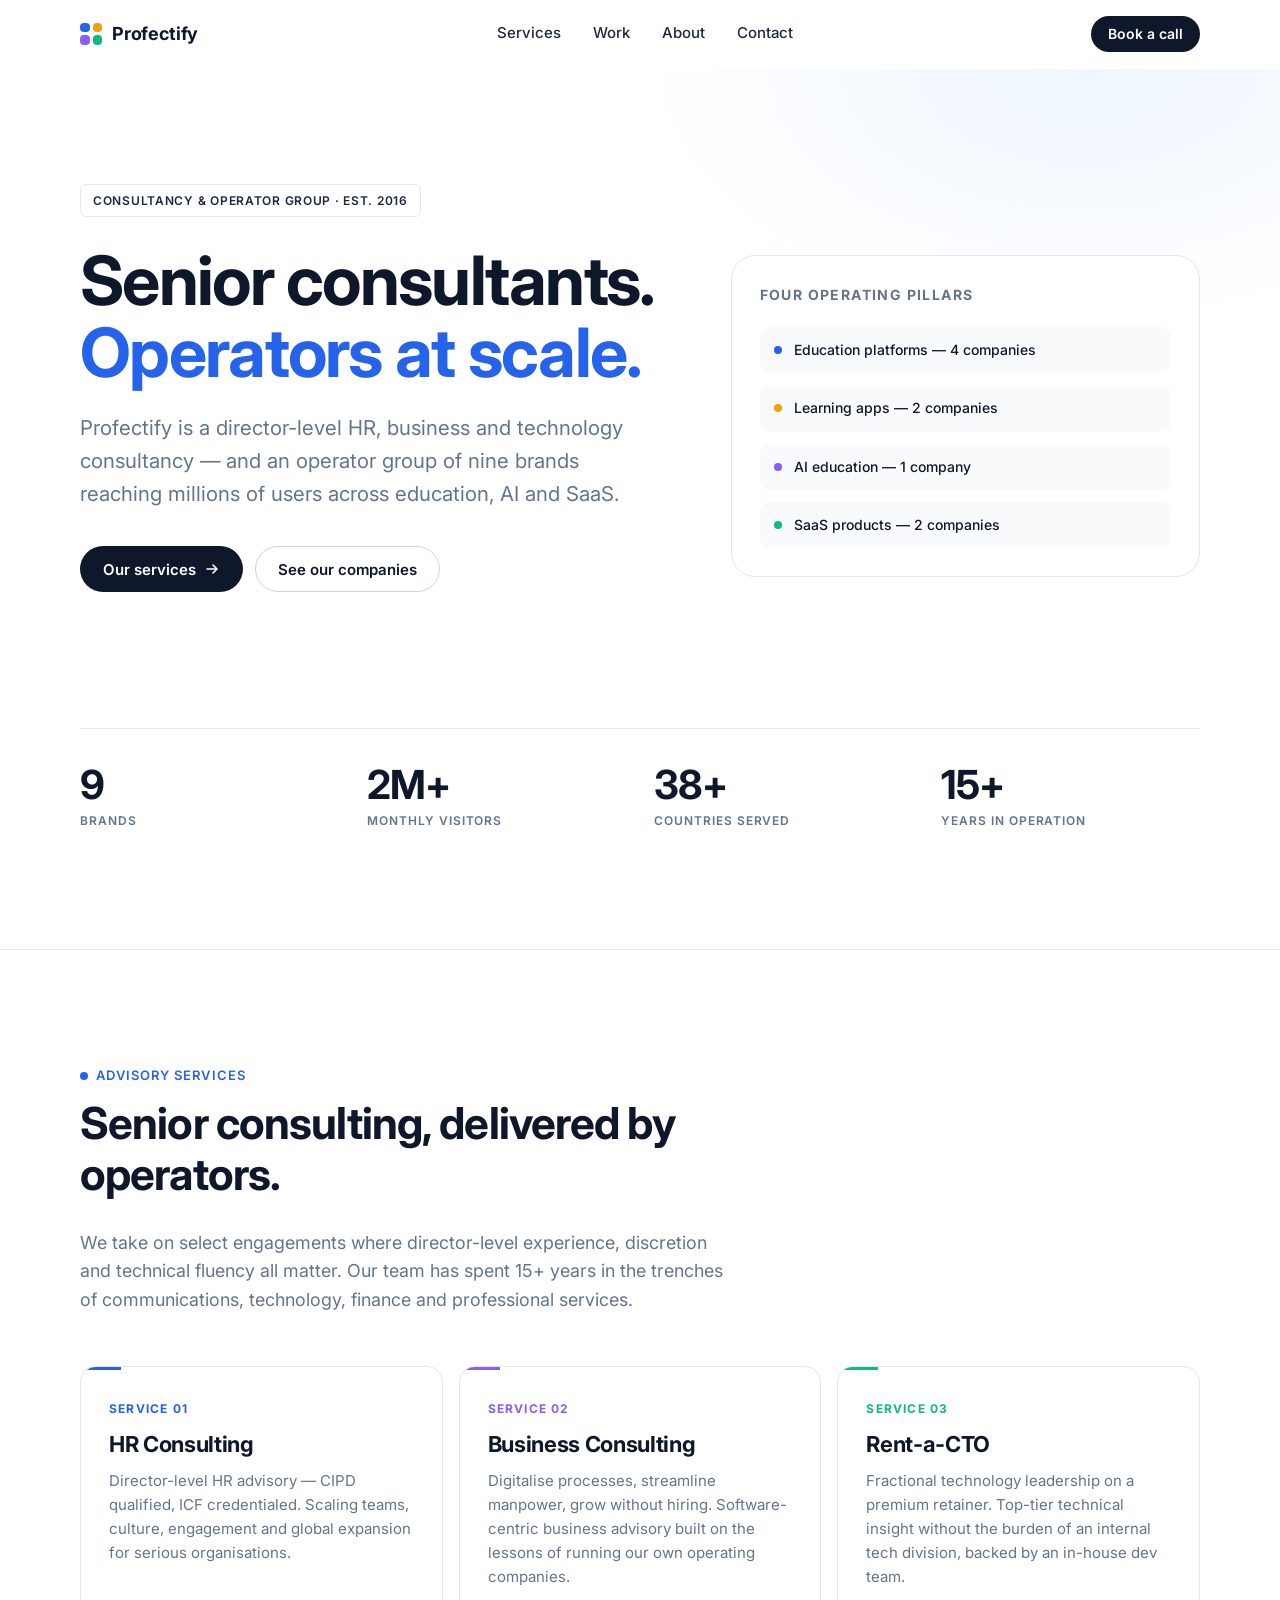
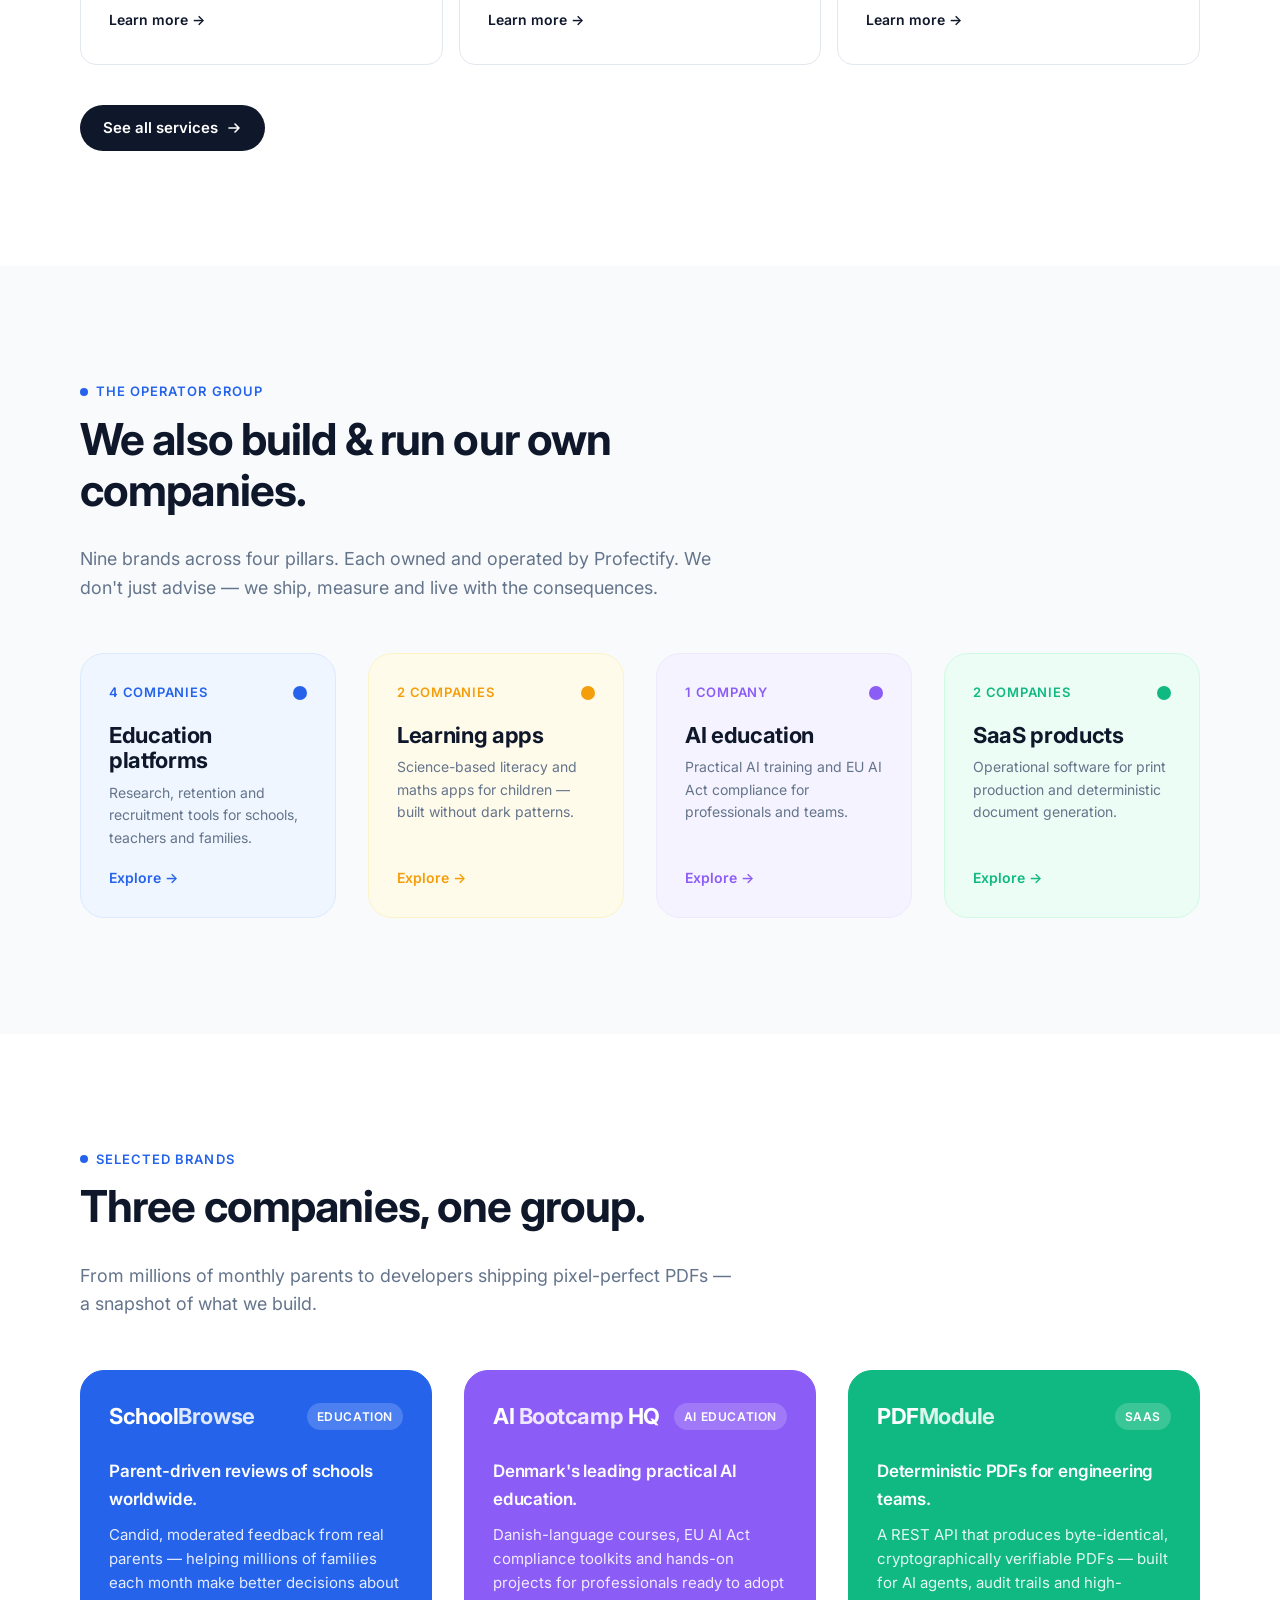
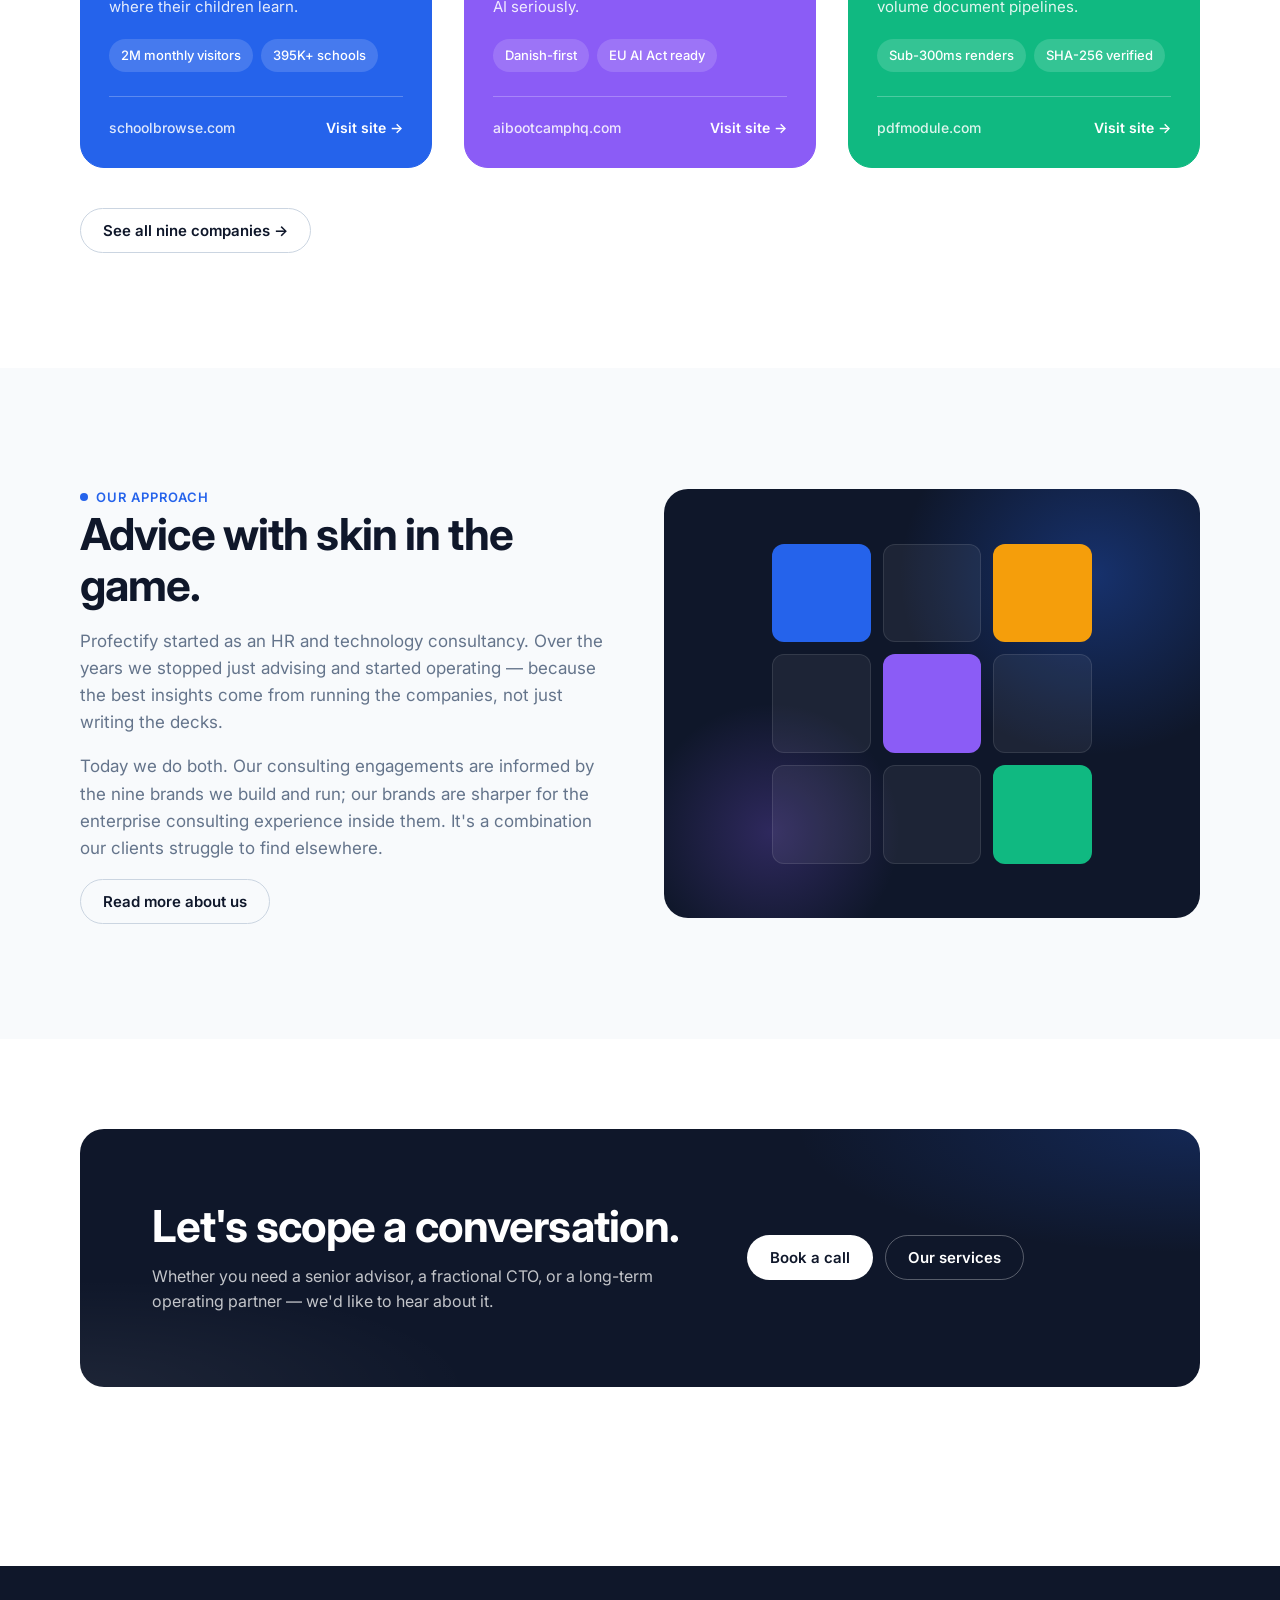
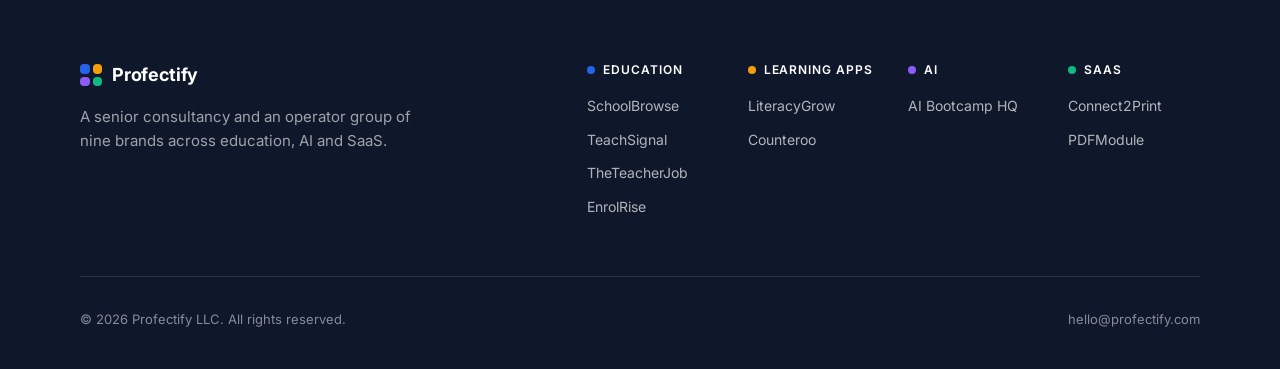
==== index.html @ 2ffab047 "Build new group website and prepare for GitHub Pages deploy Nine-brand multi-company site: home, ser" ====
<!doctype html>
<html lang="en">
<head>
<meta charset="utf-8">
<meta name="viewport" content="width=device-width, initial-scale=1">
<title>Profectify — Senior consultants. Operator group. Nine brands.</title>
<meta name="description" content="Profectify is a senior HR, business and technology consultancy and an operator group of nine brands across education, AI and SaaS.">
<link rel="canonical" href="https://profectify.com/">
<meta property="og:type" content="website">
<meta property="og:title" content="Profectify — Senior consultants. Operator group.">
<meta property="og:description" content="A senior consultancy and an operator group of nine brands across education, AI and SaaS.">
<meta property="og:url" content="https://profectify.com/">
<meta name="twitter:card" content="summary_large_image">
<link rel="preconnect" href="https://fonts.googleapis.com">
<link rel="preconnect" href="https://fonts.gstatic.com" crossorigin>
<link href="https://fonts.googleapis.com/css2?family=Inter:wght@400;500;600;700;800&display=swap" rel="stylesheet">
<link rel="stylesheet" href="assets/css/style.css">
<link rel="icon" href="data:image/svg+xml,%3Csvg xmlns='http://www.w3.org/2000/svg' viewBox='0 0 32 32'%3E%3Crect x='2' y='2' width='13' height='13' rx='3' fill='%232563eb'/%3E%3Crect x='17' y='2' width='13' height='13' rx='3' fill='%23f59e0b'/%3E%3Crect x='2' y='17' width='13' height='13' rx='3' fill='%238b5cf6'/%3E%3Crect x='17' y='17' width='13' height='13' rx='3' fill='%2310b981'/%3E%3C/svg%3E">
</head>
<body>

<header class="nav">
  <div class="container nav__inner">
    <a class="brand" href="index.html" aria-label="Profectify home">
      <span class="brand__mark" aria-hidden="true"><span></span><span></span><span></span><span></span></span>
      <span>Profectify</span>
    </a>
    <nav class="nav__links" aria-label="Primary">
      <a href="services.html">Services</a>
      <a href="work.html">Work</a>
      <a href="about.html">About</a>
      <a href="contact.html">Contact</a>
    </nav>
    <a class="btn btn--primary btn--sm nav__cta" href="contact.html">Book a call</a>
    <button class="nav__toggle" aria-label="Toggle menu" aria-expanded="false"><span></span></button>
  </div>
  <div class="container nav__mobile">
    <a href="services.html">Services</a>
    <a href="work.html">Work</a>
    <a href="about.html">About</a>
    <a href="contact.html">Contact</a>
  </div>
</header>

<main>

<!-- Hero -->
<section class="hero">
  <div class="hero__bg" aria-hidden="true"></div>
  <div class="container">
    <div class="split-hero">
      <div>
        <span class="hero__kicker">Consultancy &amp; operator group · Est. 2016</span>
        <h1 class="hero__title">Senior consultants. <em>Operators at scale.</em></h1>
        <p class="hero__lede">Profectify is a director-level HR, business and technology consultancy — and an operator group of nine brands reaching millions of users across education, AI and SaaS.</p>
        <div class="hero__ctas">
          <a class="btn btn--primary" href="services.html">
            Our services
            <svg class="btn__arrow" viewBox="0 0 16 16" fill="none" aria-hidden="true"><path d="M3 8h10m0 0l-4-4m4 4l-4 4" stroke="currentColor" stroke-width="1.6" stroke-linecap="round" stroke-linejoin="round"/></svg>
          </a>
          <a class="btn btn--ghost" href="work.html">See our companies</a>
        </div>
      </div>
      <aside class="split-hero__side reveal">
        <p class="split-hero__side-title">Four operating pillars</p>
        <ul class="split-hero__side-list">
          <li><span class="dot" aria-hidden="true"></span>Education platforms — 4 companies</li>
          <li><span class="dot" aria-hidden="true"></span>Learning apps — 2 companies</li>
          <li><span class="dot" aria-hidden="true"></span>AI education — 1 company</li>
          <li><span class="dot" aria-hidden="true"></span>SaaS products — 2 companies</li>
        </ul>
      </aside>
    </div>
    <dl class="stats reveal" style="margin-top: clamp(48px, 7vw, 80px);">
      <div class="stat"><dt class="stat__label">Brands</dt><dd class="stat__value">9</dd></div>
      <div class="stat"><dt class="stat__label">Monthly visitors</dt><dd class="stat__value">2M+</dd></div>
      <div class="stat"><dt class="stat__label">Countries served</dt><dd class="stat__value">38+</dd></div>
      <div class="stat"><dt class="stat__label">Years in operation</dt><dd class="stat__value">15+</dd></div>
    </dl>
  </div>
</section>

<!-- Services (elevated, right after hero) -->
<section class="section">
  <div class="container">
    <header class="pillars__header reveal">
      <span class="eyebrow">Advisory services</span>
      <h2 class="section-title">Senior consulting, delivered by operators.</h2>
      <p class="section-lede">We take on select engagements where director-level experience, discretion and technical fluency all matter. Our team has spent 15+ years in the trenches of communications, technology, finance and professional services.</p>
    </header>
    <div class="home-services reveal">
      <a class="home-service home-service--hr" href="services.html#hr">
        <div class="home-service__label">Service 01</div>
        <h3 class="home-service__title">HR Consulting</h3>
        <p class="home-service__desc">Director-level HR advisory — CIPD qualified, ICF credentialed. Scaling teams, culture, engagement and global expansion for serious organisations.</p>
        <span class="home-service__more">Learn more →</span>
      </a>
      <a class="home-service home-service--biz" href="services.html#business">
        <div class="home-service__label">Service 02</div>
        <h3 class="home-service__title">Business Consulting</h3>
        <p class="home-service__desc">Digitalise processes, streamline manpower, grow without hiring. Software-centric business advisory built on the lessons of running our own operating companies.</p>
        <span class="home-service__more">Learn more →</span>
      </a>
      <a class="home-service home-service--cto" href="services.html#cto">
        <div class="home-service__label">Service 03</div>
        <h3 class="home-service__title">Rent-a-CTO</h3>
        <p class="home-service__desc">Fractional technology leadership on a premium retainer. Top-tier technical insight without the burden of an internal tech division, backed by an in-house dev team.</p>
        <span class="home-service__more">Learn more →</span>
      </a>
    </div>
    <div style="margin-top: 40px;">
      <a class="btn btn--primary" href="services.html">
        See all services
        <svg class="btn__arrow" viewBox="0 0 16 16" fill="none" aria-hidden="true"><path d="M3 8h10m0 0l-4-4m4 4l-4 4" stroke="currentColor" stroke-width="1.6" stroke-linecap="round" stroke-linejoin="round"/></svg>
      </a>
    </div>
  </div>
</section>

<!-- Operator group -->
<section class="section section--muted">
  <div class="container">
    <header class="pillars__header reveal">
      <span class="eyebrow">The operator group</span>
      <h2 class="section-title">We also build &amp; run our own companies.</h2>
      <p class="section-lede">Nine brands across four pillars. Each owned and operated by Profectify. We don't just advise — we ship, measure and live with the consequences.</p>
    </header>
    <div class="grid grid-4">
      <a class="pillar-card pillar-card--edu reveal" href="work.html#education">
        <div class="pillar-card__top">
          <span class="pillar-card__count">4 companies</span>
          <span class="pillar-card__dot" aria-hidden="true"></span>
        </div>
        <h3 class="pillar-card__title">Education platforms</h3>
        <p class="pillar-card__desc">Research, retention and recruitment tools for schools, teachers and families.</p>
        <span class="pillar-card__arrow">Explore →</span>
      </a>
      <a class="pillar-card pillar-card--kids reveal" href="work.html#apps">
        <div class="pillar-card__top">
          <span class="pillar-card__count">2 companies</span>
          <span class="pillar-card__dot" aria-hidden="true"></span>
        </div>
        <h3 class="pillar-card__title">Learning apps</h3>
        <p class="pillar-card__desc">Science-based literacy and maths apps for children — built without dark patterns.</p>
        <span class="pillar-card__arrow">Explore →</span>
      </a>
      <a class="pillar-card pillar-card--ai reveal" href="work.html#ai">
        <div class="pillar-card__top">
          <span class="pillar-card__count">1 company</span>
          <span class="pillar-card__dot" aria-hidden="true"></span>
        </div>
        <h3 class="pillar-card__title">AI education</h3>
        <p class="pillar-card__desc">Practical AI training and EU AI Act compliance for professionals and teams.</p>
        <span class="pillar-card__arrow">Explore →</span>
      </a>
      <a class="pillar-card pillar-card--saas reveal" href="work.html#saas">
        <div class="pillar-card__top">
          <span class="pillar-card__count">2 companies</span>
          <span class="pillar-card__dot" aria-hidden="true"></span>
        </div>
        <h3 class="pillar-card__title">SaaS products</h3>
        <p class="pillar-card__desc">Operational software for print production and deterministic document generation.</p>
        <span class="pillar-card__arrow">Explore →</span>
      </a>
    </div>
  </div>
</section>

<!-- Featured brands -->
<section class="section">
  <div class="container">
    <header class="pillars__header reveal">
      <span class="eyebrow">Selected brands</span>
      <h2 class="section-title">Three companies, one group.</h2>
      <p class="section-lede">From millions of monthly parents to developers shipping pixel-perfect PDFs — a snapshot of what we build.</p>
    </header>
    <div class="grid grid-3">
      <a class="brand-card brand-card--featured brand-card--edu reveal" href="https://schoolbrowse.com/" target="_blank" rel="noopener">
        <div class="brand-card__head">
          <span class="brand-card__wordmark">School<em>Browse</em></span>
          <span class="brand-card__tag">Education</span>
        </div>
        <p class="brand-card__tagline">Parent-driven reviews of schools worldwide.</p>
        <p class="brand-card__desc">Candid, moderated feedback from real parents — helping millions of families each month make better decisions about where their children learn.</p>
        <div class="brand-card__metrics">
          <span class="metric">2M monthly visitors</span>
          <span class="metric">395K+ schools</span>
        </div>
        <div class="brand-card__foot">
          <span class="brand-card__domain">schoolbrowse.com</span>
          <span class="brand-card__link">Visit site →</span>
        </div>
      </a>
      <a class="brand-card brand-card--featured brand-card--ai reveal" href="https://aibootcamphq.com/dk" target="_blank" rel="noopener">
        <div class="brand-card__head">
          <span class="brand-card__wordmark">AI <em>Bootcamp</em> HQ</span>
          <span class="brand-card__tag">AI education</span>
        </div>
        <p class="brand-card__tagline">Denmark's leading practical AI education.</p>
        <p class="brand-card__desc">Danish-language courses, EU AI Act compliance toolkits and hands-on projects for professionals ready to adopt AI seriously.</p>
        <div class="brand-card__metrics">
          <span class="metric">Danish-first</span>
          <span class="metric">EU AI Act ready</span>
        </div>
        <div class="brand-card__foot">
          <span class="brand-card__domain">aibootcamphq.com</span>
          <span class="brand-card__link">Visit site →</span>
        </div>
      </a>
      <a class="brand-card brand-card--featured brand-card--saas reveal" href="https://pdfmodule.com/" target="_blank" rel="noopener">
        <div class="brand-card__head">
          <span class="brand-card__wordmark">PDF<em>Module</em></span>
          <span class="brand-card__tag">SaaS</span>
        </div>
        <p class="brand-card__tagline">Deterministic PDFs for engineering teams.</p>
        <p class="brand-card__desc">A REST API that produces byte-identical, cryptographically verifiable PDFs — built for AI agents, audit trails and high-volume document pipelines.</p>
        <div class="brand-card__metrics">
          <span class="metric">Sub-300ms renders</span>
          <span class="metric">SHA-256 verified</span>
        </div>
        <div class="brand-card__foot">
          <span class="brand-card__domain">pdfmodule.com</span>
          <span class="brand-card__link">Visit site →</span>
        </div>
      </a>
    </div>
    <div style="margin-top: 40px;">
      <a class="btn btn--ghost" href="work.html">See all nine companies →</a>
    </div>
  </div>
</section>

<!-- Story -->
<section class="section section--muted">
  <div class="container">
    <div class="story">
      <div class="story__text reveal">
        <span class="eyebrow">Our approach</span>
        <h2>Advice with skin in the game.</h2>
        <p>Profectify started as an HR and technology consultancy. Over the years we stopped just advising and started operating — because the best insights come from running the companies, not just writing the decks.</p>
        <p>Today we do both. Our consulting engagements are informed by the nine brands we build and run; our brands are sharper for the enterprise consulting experience inside them. It's a combination our clients struggle to find elsewhere.</p>
        <a class="btn btn--ghost" href="about.html">Read more about us</a>
      </div>
      <div class="story__visual reveal" aria-hidden="true">
        <div class="story__visual-grid">
          <span></span><span></span><span></span>
          <span></span><span></span><span></span>
          <span></span><span></span><span></span>
        </div>
      </div>
    </div>
  </div>
</section>

<!-- CTA -->
<section class="section--tight">
  <div class="container">
    <div class="cta-band reveal">
      <div>
        <h2>Let's scope a conversation.</h2>
        <p>Whether you need a senior advisor, a fractional CTO, or a long-term operating partner — we'd like to hear about it.</p>
      </div>
      <div class="cta-band__actions">
        <a class="btn btn--primary" href="contact.html">Book a call</a>
        <a class="btn btn--ghost" href="services.html">Our services</a>
      </div>
    </div>
  </div>
</section>

</main>

<footer class="footer">
  <div class="container">
    <div class="footer__top">
      <div class="footer__brand">
        <a class="brand" href="index.html">
          <span class="brand__mark" aria-hidden="true"><span></span><span></span><span></span><span></span></span>
          <span>Profectify</span>
        </a>
        <p>A senior consultancy and an operator group of nine brands across education, AI and SaaS.</p>
      </div>
      <div class="footer__cols">
        <div class="footer__col footer__col--edu">
          <div class="footer__col-title">Education</div>
          <ul>
            <li><a href="https://schoolbrowse.com/" target="_blank" rel="noopener">SchoolBrowse</a></li>
            <li><a href="https://teachsignal.com/" target="_blank" rel="noopener">TeachSignal</a></li>
            <li><a href="https://theteacherjob.com/" target="_blank" rel="noopener">TheTeacherJob</a></li>
            <li><a href="https://enrolrise.com/" target="_blank" rel="noopener">EnrolRise</a></li>
          </ul>
        </div>
        <div class="footer__col footer__col--kids">
          <div class="footer__col-title">Learning apps</div>
          <ul>
            <li><a href="https://literacygrow.com/" target="_blank" rel="noopener">LiteracyGrow</a></li>
            <li><a href="https://counteroo.com/" target="_blank" rel="noopener">Counteroo</a></li>
          </ul>
        </div>
        <div class="footer__col footer__col--ai">
          <div class="footer__col-title">AI</div>
          <ul>
            <li><a href="https://aibootcamphq.com/dk" target="_blank" rel="noopener">AI Bootcamp HQ</a></li>
          </ul>
        </div>
        <div class="footer__col footer__col--saas">
          <div class="footer__col-title">SaaS</div>
          <ul>
            <li><a href="https://connect2print.com/" target="_blank" rel="noopener">Connect2Print</a></li>
            <li><a href="https://pdfmodule.com/" target="_blank" rel="noopener">PDFModule</a></li>
          </ul>
        </div>
      </div>
    </div>
    <div class="footer__bottom">
      <span>© <span id="year">2026</span> Profectify LLC. All rights reserved.</span>
      <span><a href="mailto:hello@profectify.com">hello@profectify.com</a></span>
    </div>
  </div>
</footer>

<script>document.getElementById("year").textContent = new Date().getFullYear();</script>
<script src="assets/js/main.js"></script>
</body>
</html>
---- assets/css/style.css ----
/* ============================================================
   Profectify — group website
   ============================================================ */

:root {
  --ink: #0f172a;
  --ink-2: #1e293b;
  --muted: #64748b;
  --muted-2: #94a3b8;
  --line: #e2e8f0;
  --line-2: #cbd5e1;
  --surface: #ffffff;
  --surface-2: #f8fafc;
  --surface-3: #f1f5f9;

  /* Pillar accents */
  --edu: #2563eb;
  --edu-50: #eff6ff;
  --edu-100: #dbeafe;
  --kids: #f59e0b;
  --kids-50: #fffbeb;
  --kids-100: #fef3c7;
  --ai: #8b5cf6;
  --ai-50: #f5f3ff;
  --ai-100: #ede9fe;
  --saas: #10b981;
  --saas-50: #ecfdf5;
  --saas-100: #d1fae5;

  /* Default accent (overridden on themed sections) */
  --accent: var(--edu);
  --accent-50: var(--edu-50);
  --accent-100: var(--edu-100);

  --radius: 16px;
  --radius-sm: 10px;
  --radius-lg: 24px;
  --shadow-sm: 0 1px 2px rgba(15, 23, 42, 0.04), 0 1px 3px rgba(15, 23, 42, 0.06);
  --shadow: 0 10px 25px -10px rgba(15, 23, 42, 0.15), 0 4px 10px -4px rgba(15, 23, 42, 0.08);
  --shadow-lg: 0 25px 50px -12px rgba(15, 23, 42, 0.18);

  --container: 1200px;
  --gap: clamp(16px, 2.5vw, 32px);

  --font-sans: "Inter", -apple-system, BlinkMacSystemFont, "Segoe UI", Roboto, sans-serif;
}

/* ============================================================
   Reset
   ============================================================ */
*, *::before, *::after { box-sizing: border-box; }
html { scroll-behavior: smooth; -webkit-text-size-adjust: 100%; }
body {
  margin: 0;
  font-family: var(--font-sans);
  font-size: 16px;
  line-height: 1.6;
  color: var(--ink);
  background: var(--surface);
  -webkit-font-smoothing: antialiased;
  -moz-osx-font-smoothing: grayscale;
}
img, svg { display: block; max-width: 100%; }
a { color: inherit; text-decoration: none; }
button { font: inherit; cursor: pointer; border: 0; background: none; color: inherit; }
h1, h2, h3, h4 { margin: 0 0 0.5em; line-height: 1.15; letter-spacing: -0.02em; font-weight: 700; }
p { margin: 0 0 1em; }
ul { margin: 0; padding: 0; list-style: none; }

/* ============================================================
   Layout helpers
   ============================================================ */
.container {
  width: 100%;
  max-width: var(--container);
  margin: 0 auto;
  padding: 0 clamp(20px, 4vw, 40px);
}

.section {
  padding: clamp(64px, 9vw, 128px) 0;
}
.section--tight { padding: clamp(48px, 7vw, 96px) 0; }
.section--muted { background: var(--surface-2); }

.grid { display: grid; gap: var(--gap); }
.grid-2 { grid-template-columns: 1fr; }
.grid-3 { grid-template-columns: 1fr; }
.grid-4 { grid-template-columns: 1fr; }
@media (min-width: 720px) {
  .grid-2 { grid-template-columns: repeat(2, 1fr); }
  .grid-3 { grid-template-columns: repeat(2, 1fr); }
  .grid-4 { grid-template-columns: repeat(2, 1fr); }
}
@media (min-width: 1040px) {
  .grid-3 { grid-template-columns: repeat(3, 1fr); }
  .grid-4 { grid-template-columns: repeat(4, 1fr); }
}

.eyebrow {
  display: inline-flex;
  align-items: center;
  gap: 8px;
  font-size: 13px;
  font-weight: 600;
  letter-spacing: 0.08em;
  text-transform: uppercase;
  color: var(--accent);
}
.eyebrow::before {
  content: "";
  width: 8px; height: 8px;
  border-radius: 999px;
  background: currentColor;
}

.section-title {
  font-size: clamp(28px, 4vw, 44px);
  max-width: 22ch;
  margin-bottom: 0.4em;
}
.section-lede {
  font-size: clamp(16px, 1.4vw, 18px);
  color: var(--muted);
  max-width: 60ch;
  margin: 0;
}

/* ============================================================
   Pillar dots (signature motif)
   ============================================================ */
.dots {
  display: inline-flex;
  gap: 6px;
  align-items: center;
}
.dots span {
  width: 10px; height: 10px;
  border-radius: 999px;
  display: block;
}
.dots span:nth-child(1) { background: var(--edu); }
.dots span:nth-child(2) { background: var(--kids); }
.dots span:nth-child(3) { background: var(--ai); }
.dots span:nth-child(4) { background: var(--saas); }
.dots--sm span { width: 7px; height: 7px; }

/* ============================================================
   Nav
   ============================================================ */
.nav {
  position: sticky; top: 0; z-index: 50;
  background: rgba(255, 255, 255, 0.82);
  backdrop-filter: saturate(180%) blur(12px);
  -webkit-backdrop-filter: saturate(180%) blur(12px);
  border-bottom: 1px solid transparent;
  transition: border-color 0.2s ease;
}
.nav.is-scrolled { border-bottom-color: var(--line); }
.nav__inner {
  display: flex; align-items: center; justify-content: space-between;
  height: 68px;
}
.brand {
  display: inline-flex; align-items: center; gap: 10px;
  font-weight: 700; font-size: 18px; letter-spacing: -0.01em;
  color: var(--ink);
}
.brand__mark {
  position: relative;
  width: 22px; height: 22px;
  display: inline-grid;
  grid-template-columns: 1fr 1fr;
  grid-template-rows: 1fr 1fr;
  gap: 3px;
}
.brand__mark span {
  border-radius: 4px;
  display: block;
}
.brand__mark span:nth-child(1) { background: var(--edu); }
.brand__mark span:nth-child(2) { background: var(--kids); }
.brand__mark span:nth-child(3) { background: var(--ai); }
.brand__mark span:nth-child(4) { background: var(--saas); }

.nav__links {
  display: none;
  gap: 28px;
  align-items: center;
}
.nav__links a {
  font-size: 15px; font-weight: 500; color: var(--ink-2);
  padding: 8px 2px;
  border-bottom: 2px solid transparent;
  transition: color 0.15s ease, border-color 0.15s ease;
}
.nav__links a:hover { color: var(--ink); }
.nav__links a.is-active { color: var(--ink); border-bottom-color: var(--ink); }
.nav__cta { display: none; }
@media (min-width: 820px) {
  .nav__links { display: flex; }
  .nav__cta { display: inline-flex; }
}

.nav__toggle {
  width: 40px; height: 40px;
  display: inline-flex; align-items: center; justify-content: center;
  border-radius: 10px;
  border: 1px solid var(--line);
}
.nav__toggle span {
  position: relative;
  width: 18px; height: 2px;
  background: var(--ink);
  border-radius: 2px;
  display: block;
}
.nav__toggle span::before,
.nav__toggle span::after {
  content: ""; position: absolute; left: 0; width: 18px; height: 2px; background: var(--ink); border-radius: 2px;
}
.nav__toggle span::before { top: -6px; }
.nav__toggle span::after { top: 6px; }
@media (min-width: 820px) { .nav__toggle { display: none; } }

.nav__mobile {
  display: none;
  padding: 12px 0 20px;
  border-top: 1px solid var(--line);
  background: var(--surface);
}
.nav.is-open .nav__mobile { display: block; }
.nav__mobile a {
  display: block;
  padding: 14px 0;
  font-size: 18px;
  font-weight: 500;
  border-bottom: 1px solid var(--line);
  color: var(--ink-2);
}
.nav__mobile a:last-child { border-bottom: 0; }

/* ============================================================
   Buttons
   ============================================================ */
.btn {
  display: inline-flex;
  align-items: center;
  justify-content: center;
  gap: 8px;
  padding: 14px 22px;
  border-radius: 999px;
  font-weight: 600;
  font-size: 15px;
  line-height: 1;
  transition: transform 0.15s ease, box-shadow 0.15s ease, background 0.15s ease, color 0.15s ease, border-color 0.15s ease;
  border: 1px solid transparent;
  white-space: nowrap;
}
.btn:hover { transform: translateY(-1px); }
.btn:active { transform: translateY(0); }

.btn--primary {
  background: var(--ink);
  color: #fff;
}
.btn--primary:hover { background: var(--ink-2); box-shadow: var(--shadow); }

.btn--ghost {
  background: transparent;
  color: var(--ink);
  border-color: var(--line-2);
}
.btn--ghost:hover { border-color: var(--ink); }

.btn--accent {
  background: var(--accent);
  color: #fff;
}
.btn--accent:hover { filter: brightness(1.05); box-shadow: var(--shadow); }

.btn--sm { padding: 10px 16px; font-size: 14px; }

.btn__arrow {
  width: 16px; height: 16px;
  transition: transform 0.2s ease;
}
.btn:hover .btn__arrow { transform: translateX(2px); }

/* ============================================================
   Hero
   ============================================================ */
.hero {
  padding: clamp(64px, 9vw, 128px) 0 clamp(56px, 8vw, 104px);
  position: relative;
  overflow: hidden;
  border-bottom: 1px solid var(--line);
}
.hero__bg {
  position: absolute; inset: 0; z-index: -1; pointer-events: none;
  background:
    radial-gradient(ellipse 60% 50% at 85% 0%, var(--edu-50) 0%, transparent 60%);
}
.hero__kicker {
  display: inline-flex; align-items: center; gap: 10px;
  padding: 6px 12px;
  border-radius: 6px;
  background: var(--surface);
  border: 1px solid var(--line);
  font-size: 12px;
  font-weight: 600;
  letter-spacing: 0.06em;
  text-transform: uppercase;
  color: var(--ink-2);
  margin-bottom: 28px;
}
.hero__title {
  font-size: clamp(38px, 6vw, 68px);
  font-weight: 700;
  letter-spacing: -0.025em;
  line-height: 1.05;
  max-width: 20ch;
  margin: 0 0 24px;
  color: var(--ink);
}
.hero__title em {
  font-style: normal;
  color: var(--edu);
}
.hero__lede {
  font-size: clamp(17px, 1.6vw, 21px);
  color: var(--muted);
  max-width: 58ch;
  margin: 0 0 36px;
}
.hero__ctas {
  display: flex;
  flex-wrap: wrap;
  gap: 12px;
  margin-bottom: 56px;
}

.stats {
  display: grid;
  grid-template-columns: 1fr 1fr;
  gap: 24px 28px;
  padding-top: 36px;
  border-top: 1px solid var(--line);
}
@media (min-width: 720px) {
  .stats { grid-template-columns: repeat(4, 1fr); }
}
.stat {
  display: flex;
  flex-direction: column-reverse;
  gap: 6px;
  margin: 0;
}
.stat__value {
  font-size: clamp(28px, 3.2vw, 40px);
  font-weight: 700;
  letter-spacing: -0.025em;
  line-height: 1;
  margin: 0;
  color: var(--ink);
}
.stat__label {
  font-size: 12px;
  color: var(--muted);
  text-transform: uppercase;
  letter-spacing: 0.08em;
  font-weight: 600;
  margin: 0;
}

/* ============================================================
   Pillar cards (home)
   ============================================================ */
.pillars { }
.pillars__header {
  display: flex; flex-direction: column; gap: 12px;
  margin-bottom: clamp(32px, 4vw, 56px);
}
.pillar-card {
  position: relative;
  padding: 28px;
  border-radius: var(--radius-lg);
  background: var(--accent-50);
  border: 1px solid var(--accent-100);
  color: var(--ink);
  transition: transform 0.2s ease, box-shadow 0.2s ease;
  display: flex; flex-direction: column;
  min-height: 220px;
}
.pillar-card:hover { transform: translateY(-3px); box-shadow: var(--shadow); }
.pillar-card__top {
  display: flex; align-items: center; justify-content: space-between;
  margin-bottom: 20px;
}
.pillar-card__count {
  font-size: 13px; font-weight: 600;
  color: var(--accent);
  letter-spacing: 0.06em;
  text-transform: uppercase;
}
.pillar-card__dot {
  width: 14px; height: 14px; border-radius: 999px;
  background: var(--accent);
}
.pillar-card__title {
  font-size: 22px;
  font-weight: 700;
  margin: 0 0 8px;
  letter-spacing: -0.015em;
}
.pillar-card__desc {
  font-size: 14px;
  color: var(--muted);
  margin: 0 0 auto;
}
.pillar-card__arrow {
  margin-top: 18px;
  display: inline-flex;
  align-items: center;
  gap: 6px;
  font-size: 14px;
  font-weight: 600;
  color: var(--accent);
}
.pillar-card--edu { --accent: var(--edu); --accent-50: var(--edu-50); --accent-100: var(--edu-100); }
.pillar-card--kids { --accent: var(--kids); --accent-50: var(--kids-50); --accent-100: var(--kids-100); }
.pillar-card--ai { --accent: var(--ai); --accent-50: var(--ai-50); --accent-100: var(--ai-100); }
.pillar-card--saas { --accent: var(--saas); --accent-50: var(--saas-50); --accent-100: var(--saas-100); }

/* ============================================================
   Brand cards (work page + featured)
   ============================================================ */
.brand-card {
  position: relative;
  background: var(--surface);
  border: 1px solid var(--line);
  border-radius: var(--radius-lg);
  padding: 28px;
  display: flex;
  flex-direction: column;
  transition: transform 0.2s ease, box-shadow 0.2s ease, border-color 0.2s ease;
  overflow: hidden;
}
.brand-card:hover {
  transform: translateY(-3px);
  box-shadow: var(--shadow);
  border-color: var(--accent);
}
.brand-card::before {
  content: "";
  position: absolute; top: 0; left: 0; right: 0;
  height: 4px;
  background: var(--accent);
}
.brand-card__head {
  display: flex; align-items: center; justify-content: space-between;
  margin-bottom: 24px;
  gap: 12px;
}
.brand-card__wordmark {
  font-size: 22px;
  font-weight: 700;
  letter-spacing: -0.02em;
  color: var(--ink);
}
.brand-card__wordmark em {
  font-style: normal;
  color: var(--accent);
}
.brand-card__tag {
  display: inline-flex; align-items: center;
  padding: 4px 10px;
  border-radius: 999px;
  background: var(--accent-50);
  color: var(--accent);
  font-size: 12px;
  font-weight: 600;
  text-transform: uppercase;
  letter-spacing: 0.05em;
  white-space: nowrap;
}
.brand-card__tagline {
  font-size: 17px;
  font-weight: 600;
  color: var(--ink);
  margin: 0 0 10px;
  letter-spacing: -0.01em;
}
.brand-card__desc {
  font-size: 15px;
  color: var(--muted);
  margin: 0 0 20px;
}
.brand-card__metrics {
  display: flex;
  flex-wrap: wrap;
  gap: 8px;
  margin-bottom: 24px;
}
.metric {
  display: inline-flex; align-items: center;
  padding: 6px 12px;
  background: var(--surface-3);
  border-radius: 999px;
  font-size: 13px;
  font-weight: 500;
  color: var(--ink-2);
}
.brand-card__foot {
  margin-top: auto;
  display: flex; align-items: center; justify-content: space-between;
  padding-top: 20px;
  border-top: 1px solid var(--line);
}
.brand-card__domain {
  font-size: 14px;
  color: var(--muted);
  font-weight: 500;
}
.brand-card__link {
  display: inline-flex; align-items: center; gap: 6px;
  font-size: 14px;
  font-weight: 600;
  color: var(--accent);
}
.brand-card__link:hover { text-decoration: underline; }
.brand-card--edu { --accent: var(--edu); --accent-50: var(--edu-50); --accent-100: var(--edu-100); }
.brand-card--kids { --accent: var(--kids); --accent-50: var(--kids-50); --accent-100: var(--kids-100); }
.brand-card--ai { --accent: var(--ai); --accent-50: var(--ai-50); --accent-100: var(--ai-100); }
.brand-card--saas { --accent: var(--saas); --accent-50: var(--saas-50); --accent-100: var(--saas-100); }

/* Featured variant — bigger, colored background */
.brand-card--featured {
  color: #fff;
  background: var(--accent);
  border-color: var(--accent);
  min-height: 280px;
}
.brand-card--featured::before { display: none; }
.brand-card--featured .brand-card__wordmark { color: #fff; }
.brand-card--featured .brand-card__wordmark em { color: rgba(255,255,255,0.85); }
.brand-card--featured .brand-card__tagline { color: #fff; }
.brand-card--featured .brand-card__desc { color: rgba(255, 255, 255, 0.88); }
.brand-card--featured .brand-card__tag {
  background: rgba(255, 255, 255, 0.18);
  color: #fff;
}
.brand-card--featured .metric {
  background: rgba(255, 255, 255, 0.15);
  color: #fff;
}
.brand-card--featured .brand-card__foot {
  border-top-color: rgba(255, 255, 255, 0.25);
}
.brand-card--featured .brand-card__domain { color: rgba(255,255,255,0.85); }
.brand-card--featured .brand-card__link { color: #fff; }

/* ============================================================
   Work page pillar sections
   ============================================================ */
.pillar-section { padding: clamp(56px, 7vw, 96px) 0; border-top: 1px solid var(--line); }
.pillar-section:first-of-type { border-top: 0; }
.pillar-section__head {
  display: flex;
  flex-wrap: wrap;
  align-items: flex-end;
  justify-content: space-between;
  gap: 20px;
  margin-bottom: clamp(28px, 3.5vw, 48px);
}
.pillar-section__title {
  font-size: clamp(26px, 3.5vw, 36px);
  margin: 6px 0 0;
}
.pillar-section__count {
  display: inline-flex; align-items: center; gap: 8px;
  padding: 6px 14px;
  border-radius: 999px;
  background: var(--accent-50);
  color: var(--accent);
  font-size: 13px;
  font-weight: 600;
}

.pillar-section--edu { --accent: var(--edu); --accent-50: var(--edu-50); --accent-100: var(--edu-100); }
.pillar-section--kids { --accent: var(--kids); --accent-50: var(--kids-50); --accent-100: var(--kids-100); }
.pillar-section--ai { --accent: var(--ai); --accent-50: var(--ai-50); --accent-100: var(--ai-100); }
.pillar-section--saas { --accent: var(--saas); --accent-50: var(--saas-50); --accent-100: var(--saas-100); }

/* ============================================================
   Services strip
   ============================================================ */
.services {
  display: grid;
  gap: 16px;
  grid-template-columns: 1fr;
}
@media (min-width: 720px) { .services { grid-template-columns: repeat(3, 1fr); } }
.service {
  padding: 24px;
  border-radius: var(--radius);
  background: var(--surface);
  border: 1px solid var(--line);
  transition: border-color 0.15s ease, transform 0.15s ease;
}
.service:hover { border-color: var(--ink-2); transform: translateY(-2px); }
.service__label {
  font-size: 12px;
  font-weight: 600;
  text-transform: uppercase;
  letter-spacing: 0.08em;
  color: var(--muted);
  margin-bottom: 10px;
}
.service__title {
  font-size: 20px;
  font-weight: 700;
  margin: 0 0 8px;
}
.service__desc {
  font-size: 15px;
  color: var(--muted);
  margin: 0;
}

/* ============================================================
   Story band (home)
   ============================================================ */
.story {
  display: grid;
  gap: clamp(24px, 4vw, 48px);
  grid-template-columns: 1fr;
  align-items: center;
}
@media (min-width: 880px) {
  .story { grid-template-columns: 1fr 1fr; }
}
.story__text h2 {
  font-size: clamp(28px, 4vw, 44px);
  margin-bottom: 0.4em;
}
.story__text p { color: var(--muted); font-size: 17px; }
.story__visual {
  position: relative;
  aspect-ratio: 5 / 4;
  border-radius: var(--radius-lg);
  background: var(--ink);
  overflow: hidden;
  padding: 40px;
  display: flex;
  align-items: center;
  justify-content: center;
}
.story__visual::before {
  content: "";
  position: absolute; inset: 0;
  background:
    radial-gradient(ellipse 60% 70% at 80% 20%, rgba(37, 99, 235, 0.35) 0%, transparent 60%),
    radial-gradient(ellipse 40% 50% at 20% 80%, rgba(139, 92, 246, 0.25) 0%, transparent 60%);
}
.story__visual-grid {
  position: relative;
  display: grid;
  grid-template-columns: repeat(3, 1fr);
  gap: 12px;
  width: 100%;
  max-width: 320px;
}
.story__visual-grid span {
  aspect-ratio: 1;
  border-radius: 12px;
  background: rgba(255, 255, 255, 0.06);
  border: 1px solid rgba(255, 255, 255, 0.1);
}
.story__visual-grid span:nth-child(1) { background: var(--edu); border-color: transparent; }
.story__visual-grid span:nth-child(5) { background: var(--ai); border-color: transparent; }
.story__visual-grid span:nth-child(9) { background: var(--saas); border-color: transparent; }
.story__visual-grid span:nth-child(3) { background: var(--kids); border-color: transparent; }

/* ============================================================
   CTA band
   ============================================================ */
.cta-band {
  background: var(--ink);
  color: #fff;
  border-radius: var(--radius-lg);
  padding: clamp(40px, 6vw, 72px);
  display: grid;
  gap: 24px;
  grid-template-columns: 1fr;
  align-items: center;
  overflow: hidden;
  position: relative;
}
@media (min-width: 820px) {
  .cta-band { grid-template-columns: 1.5fr 1fr; }
}
.cta-band::before {
  content: "";
  position: absolute; inset: 0;
  background:
    radial-gradient(ellipse 60% 80% at 100% 0%, rgba(37, 99, 235, 0.22) 0%, transparent 60%),
    radial-gradient(ellipse 50% 60% at 0% 100%, rgba(255, 255, 255, 0.06) 0%, transparent 70%);
  pointer-events: none;
}
.cta-band > * { position: relative; z-index: 1; }
.cta-band h2 {
  font-size: clamp(28px, 4vw, 44px);
  margin: 0 0 12px;
  letter-spacing: -0.02em;
}
.cta-band p { color: rgba(255, 255, 255, 0.75); margin: 0; }
.cta-band__actions {
  display: flex;
  flex-wrap: wrap;
  gap: 12px;
}
.cta-band .btn--primary { background: #fff; color: var(--ink); }
.cta-band .btn--primary:hover { background: #f1f5f9; }
.cta-band .btn--ghost { color: #fff; border-color: rgba(255, 255, 255, 0.3); }
.cta-band .btn--ghost:hover { border-color: #fff; }

/* ============================================================
   About page bits
   ============================================================ */
.two-col {
  display: grid;
  gap: clamp(32px, 5vw, 64px);
  grid-template-columns: 1fr;
}
@media (min-width: 900px) {
  .two-col { grid-template-columns: 1fr 1.2fr; }
}
.founder-card {
  padding: 32px;
  background: var(--surface-2);
  border-radius: var(--radius-lg);
  border: 1px solid var(--line);
}
.founder-card__avatar {
  width: 80px; height: 80px;
  border-radius: 50%;
  background: linear-gradient(135deg, var(--edu) 0%, var(--ai) 100%);
  margin-bottom: 20px;
  display: flex; align-items: center; justify-content: center;
  color: #fff;
  font-weight: 700;
  font-size: 28px;
  letter-spacing: -0.02em;
}
.founder-card__name { font-size: 22px; margin: 0 0 4px; }
.founder-card__role { font-size: 14px; color: var(--muted); font-weight: 500; margin-bottom: 16px; }
.founder-card__creds {
  display: flex; flex-wrap: wrap; gap: 6px;
  margin-top: 16px;
}
.founder-card__creds span {
  padding: 4px 10px;
  background: var(--surface);
  border: 1px solid var(--line);
  border-radius: 999px;
  font-size: 12px;
  font-weight: 600;
  color: var(--ink-2);
}

.track {
  padding: 28px;
  border-radius: var(--radius);
  border: 1px solid var(--line);
  background: var(--surface);
}
.track + .track { margin-top: 16px; }
.track__label {
  font-size: 12px;
  font-weight: 700;
  text-transform: uppercase;
  letter-spacing: 0.1em;
  margin-bottom: 10px;
  color: var(--accent);
}
.track--operate { --accent: var(--edu); }
.track--consult { --accent: var(--ai); }
.track--partner { --accent: var(--saas); }
.track__title { font-size: 22px; margin: 0 0 10px; }
.track__desc { color: var(--muted); margin: 0 0 14px; }
.track__list {
  display: flex; flex-wrap: wrap; gap: 8px;
}
.track__list span {
  padding: 6px 12px;
  background: var(--surface-3);
  border-radius: 999px;
  font-size: 13px;
  font-weight: 500;
}

.values {
  display: grid;
  gap: 20px;
  grid-template-columns: 1fr;
}
@media (min-width: 720px) { .values { grid-template-columns: repeat(3, 1fr); } }
.value {
  padding: 24px;
  border-left: 3px solid var(--accent);
  background: var(--surface-2);
  border-radius: 0 var(--radius) var(--radius) 0;
}
.value:nth-child(1) { --accent: var(--edu); }
.value:nth-child(2) { --accent: var(--kids); }
.value:nth-child(3) { --accent: var(--ai); }
.value:nth-child(4) { --accent: var(--saas); }
.value__title { font-size: 18px; margin: 0 0 8px; }
.value__desc { color: var(--muted); margin: 0; font-size: 15px; }

/* ============================================================
   Contact page
   ============================================================ */
.contact-grid {
  display: grid;
  gap: clamp(32px, 5vw, 56px);
  grid-template-columns: 1fr;
}
@media (min-width: 900px) {
  .contact-grid { grid-template-columns: 1.2fr 1fr; }
}

.form {
  display: flex;
  flex-direction: column;
  gap: 18px;
  padding: 32px;
  background: var(--surface-2);
  border-radius: var(--radius-lg);
  border: 1px solid var(--line);
}
.field label {
  display: block;
  font-size: 13px;
  font-weight: 600;
  margin-bottom: 6px;
  color: var(--ink-2);
}
.field input, .field textarea, .field select {
  width: 100%;
  padding: 12px 14px;
  font: inherit;
  color: var(--ink);
  background: var(--surface);
  border: 1px solid var(--line-2);
  border-radius: var(--radius-sm);
  transition: border-color 0.15s ease, box-shadow 0.15s ease;
}
.field input:focus, .field textarea:focus, .field select:focus {
  outline: none;
  border-color: var(--edu);
  box-shadow: 0 0 0 3px var(--edu-100);
}
.field textarea { min-height: 140px; resize: vertical; }

.contact-info {
  display: flex;
  flex-direction: column;
  gap: 20px;
}
.info-item {
  padding: 20px 24px;
  background: var(--surface);
  border: 1px solid var(--line);
  border-radius: var(--radius);
}
.info-item__label {
  font-size: 12px;
  font-weight: 600;
  text-transform: uppercase;
  letter-spacing: 0.08em;
  color: var(--muted);
  margin-bottom: 6px;
}
.info-item__value {
  font-size: 18px;
  font-weight: 600;
  color: var(--ink);
}
.info-item a:hover { color: var(--edu); }

/* ============================================================
   Footer
   ============================================================ */
.footer {
  background: var(--ink);
  color: rgba(255, 255, 255, 0.82);
  padding: clamp(56px, 7vw, 96px) 0 40px;
  margin-top: clamp(48px, 7vw, 96px);
}
.footer__top {
  display: grid;
  gap: 48px;
  grid-template-columns: 1fr;
  padding-bottom: 48px;
  border-bottom: 1px solid rgba(255, 255, 255, 0.12);
}
@media (min-width: 880px) {
  .footer__top { grid-template-columns: 1.5fr 2fr; }
}
.footer__brand { max-width: 36ch; }
.footer__brand .brand { color: #fff; margin-bottom: 16px; }
.footer__brand p { color: rgba(255, 255, 255, 0.6); font-size: 15px; }

.footer__cols {
  display: grid;
  gap: 28px;
  grid-template-columns: 1fr 1fr;
}
@media (min-width: 720px) { .footer__cols { grid-template-columns: repeat(4, 1fr); } }
.footer__col-title {
  font-size: 12px;
  text-transform: uppercase;
  letter-spacing: 0.08em;
  margin-bottom: 14px;
  font-weight: 600;
  color: #fff;
  display: inline-flex; align-items: center; gap: 8px;
}
.footer__col-title::before {
  content: "";
  width: 8px; height: 8px;
  border-radius: 999px;
  background: var(--accent, #fff);
}
.footer__col--edu { --accent: var(--edu); }
.footer__col--kids { --accent: var(--kids); }
.footer__col--ai { --accent: var(--ai); }
.footer__col--saas { --accent: var(--saas); }
.footer__col li { margin-bottom: 8px; }
.footer__col a {
  color: rgba(255, 255, 255, 0.68);
  font-size: 14px;
  transition: color 0.15s ease;
}
.footer__col a:hover { color: #fff; }

.footer__bottom {
  padding-top: 32px;
  display: flex;
  flex-wrap: wrap;
  gap: 20px;
  justify-content: space-between;
  align-items: center;
  font-size: 13px;
  color: rgba(255, 255, 255, 0.5);
}

/* ============================================================
   Page hero (non-home)
   ============================================================ */
.page-hero {
  padding: clamp(64px, 8vw, 120px) 0 clamp(40px, 5vw, 64px);
  position: relative;
  overflow: hidden;
  border-bottom: 1px solid var(--line);
  background: var(--surface);
}
.page-hero__bg {
  position: absolute; inset: 0; z-index: -1; pointer-events: none;
  background: radial-gradient(ellipse 50% 60% at 90% 0%, var(--edu-50) 0%, transparent 65%);
}
.page-hero__title {
  font-size: clamp(36px, 5.5vw, 60px);
  font-weight: 700;
  letter-spacing: -0.025em;
  line-height: 1.08;
  max-width: 20ch;
  margin: 14px 0 20px;
  color: var(--ink);
}
.page-hero__lede {
  font-size: clamp(17px, 1.4vw, 20px);
  color: var(--muted);
  max-width: 62ch;
  margin: 0;
}

/* ============================================================
   Services page — detailed service cards, credentials, sectors
   ============================================================ */
.svc-detail {
  display: grid;
  gap: clamp(24px, 4vw, 40px);
  grid-template-columns: 1fr;
  padding: clamp(40px, 5vw, 64px);
  border-radius: var(--radius-lg);
  border: 1px solid var(--line);
  background: var(--surface);
  position: relative;
  overflow: hidden;
}
.svc-detail + .svc-detail { margin-top: 24px; }
@media (min-width: 900px) {
  .svc-detail { grid-template-columns: 280px 1fr; align-items: start; }
}
.svc-detail::before {
  content: "";
  position: absolute;
  top: 0; left: 0;
  width: 100%;
  height: 3px;
  background: var(--accent);
}
.svc-detail--hr { --accent: var(--edu); }
.svc-detail--biz { --accent: var(--ai); }
.svc-detail--cto { --accent: var(--saas); }

.svc-detail__aside {
  display: flex;
  flex-direction: column;
  gap: 14px;
}
.svc-detail__num {
  font-size: 13px;
  font-weight: 700;
  letter-spacing: 0.12em;
  text-transform: uppercase;
  color: var(--accent);
}
.svc-detail__label {
  font-size: 28px;
  font-weight: 700;
  letter-spacing: -0.02em;
  color: var(--ink);
  margin: 0;
  line-height: 1.1;
}
.svc-detail__tagline {
  color: var(--muted);
  font-size: 15px;
  margin: 0;
}

.svc-detail__body h3 {
  font-size: 22px;
  margin: 0 0 12px;
}
.svc-detail__body p {
  color: var(--ink-2);
  font-size: 16px;
  line-height: 1.7;
  margin: 0 0 14px;
}
.svc-detail__list {
  display: grid;
  gap: 10px;
  margin: 20px 0 0;
}
.svc-detail__list li {
  position: relative;
  padding-left: 26px;
  font-size: 15px;
  color: var(--ink-2);
}
.svc-detail__list li::before {
  content: "";
  position: absolute;
  left: 0;
  top: 9px;
  width: 14px;
  height: 2px;
  background: var(--accent);
  border-radius: 2px;
}

.svc-detail__meta {
  display: flex;
  flex-wrap: wrap;
  gap: 8px;
  margin-top: 20px;
  padding-top: 20px;
  border-top: 1px solid var(--line);
}
.svc-detail__meta span {
  padding: 6px 12px;
  background: var(--surface-3);
  border-radius: 6px;
  font-size: 13px;
  font-weight: 500;
  color: var(--ink-2);
}

/* Credentials band */
.creds {
  display: grid;
  gap: 24px;
  grid-template-columns: 1fr;
  padding: clamp(32px, 4vw, 48px);
  background: var(--ink);
  color: #fff;
  border-radius: var(--radius-lg);
}
@media (min-width: 820px) {
  .creds { grid-template-columns: 1fr 2fr; align-items: center; }
}
.creds h3 {
  font-size: clamp(22px, 3vw, 30px);
  margin: 0 0 10px;
  color: #fff;
}
.creds p {
  color: rgba(255, 255, 255, 0.7);
  margin: 0;
  font-size: 15px;
}
.creds__list {
  display: grid;
  gap: 16px;
  grid-template-columns: repeat(2, 1fr);
}
@media (min-width: 560px) { .creds__list { grid-template-columns: repeat(4, 1fr); } }
.cred {
  padding: 16px;
  background: rgba(255, 255, 255, 0.06);
  border: 1px solid rgba(255, 255, 255, 0.1);
  border-radius: var(--radius);
  text-align: center;
}
.cred__name {
  font-size: 16px;
  font-weight: 700;
  color: #fff;
  margin-bottom: 4px;
}
.cred__desc {
  font-size: 12px;
  color: rgba(255, 255, 255, 0.55);
  line-height: 1.4;
}

/* Sectors */
.sectors {
  display: grid;
  gap: 12px;
  grid-template-columns: repeat(2, 1fr);
}
@media (min-width: 720px) { .sectors { grid-template-columns: repeat(4, 1fr); } }
.sector {
  padding: 20px;
  border: 1px solid var(--line);
  border-radius: var(--radius);
  background: var(--surface);
  text-align: center;
  font-weight: 600;
  color: var(--ink);
  font-size: 15px;
}

/* Compact two-col on home for services teaser */
.home-services {
  display: grid;
  gap: 16px;
  grid-template-columns: 1fr;
}
@media (min-width: 720px) { .home-services { grid-template-columns: repeat(3, 1fr); } }
.home-service {
  padding: 32px 28px;
  border-radius: var(--radius);
  border: 1px solid var(--line);
  background: var(--surface);
  transition: border-color 0.15s ease, transform 0.15s ease, box-shadow 0.15s ease;
  display: flex;
  flex-direction: column;
  position: relative;
  overflow: hidden;
}
.home-service::before {
  content: "";
  position: absolute;
  top: 0; left: 0;
  width: 40px; height: 3px;
  background: var(--accent);
  transition: width 0.25s ease;
}
.home-service:hover { border-color: var(--line-2); transform: translateY(-2px); box-shadow: var(--shadow-sm); }
.home-service:hover::before { width: 100%; }
.home-service--hr { --accent: var(--edu); }
.home-service--biz { --accent: var(--ai); }
.home-service--cto { --accent: var(--saas); }
.home-service__label {
  font-size: 12px;
  font-weight: 700;
  text-transform: uppercase;
  letter-spacing: 0.1em;
  color: var(--accent);
  margin-bottom: 14px;
}
.home-service__title {
  font-size: 22px;
  font-weight: 700;
  letter-spacing: -0.015em;
  margin: 0 0 12px;
}
.home-service__desc {
  color: var(--muted);
  font-size: 15px;
  margin: 0 0 20px;
  flex: 1;
}
.home-service__more {
  font-size: 14px;
  font-weight: 600;
  color: var(--ink);
  display: inline-flex;
  align-items: center;
  gap: 6px;
}

/* Split hero — two-column with trust elements */
.split-hero {
  display: grid;
  gap: clamp(32px, 5vw, 64px);
  grid-template-columns: 1fr;
  align-items: center;
}
@media (min-width: 960px) {
  .split-hero { grid-template-columns: 1.25fr 1fr; }
}
.split-hero__side {
  padding: 28px;
  border: 1px solid var(--line);
  border-radius: var(--radius-lg);
  background: var(--surface);
}
.split-hero__side-title {
  font-size: 14px;
  font-weight: 700;
  text-transform: uppercase;
  letter-spacing: 0.1em;
  color: var(--muted);
  margin: 0 0 20px;
}
.split-hero__side-list {
  display: grid;
  gap: 12px;
}
.split-hero__side-list li {
  display: flex;
  align-items: center;
  gap: 12px;
  padding: 12px 14px;
  background: var(--surface-2);
  border-radius: var(--radius-sm);
  font-size: 14px;
  font-weight: 500;
  color: var(--ink);
}
.split-hero__side-list .dot {
  width: 8px; height: 8px;
  border-radius: 999px;
  background: var(--accent);
  flex: none;
}
.split-hero__side-list li:nth-child(1) { --accent: var(--edu); }
.split-hero__side-list li:nth-child(2) { --accent: var(--kids); }
.split-hero__side-list li:nth-child(3) { --accent: var(--ai); }
.split-hero__side-list li:nth-child(4) { --accent: var(--saas); }

/* ============================================================
   404
   ============================================================ */
.notfound {
  min-height: 70vh;
  display: flex;
  flex-direction: column;
  align-items: center;
  justify-content: center;
  text-align: center;
  padding: 80px 20px;
}
.notfound h1 { font-size: clamp(60px, 12vw, 140px); margin-bottom: 8px; letter-spacing: -0.04em; }
.notfound p { font-size: 18px; color: var(--muted); margin-bottom: 24px; }

/* ============================================================
   Utilities & motion
   ============================================================ */
.reveal { opacity: 0; transform: translateY(16px); transition: opacity 0.7s ease, transform 0.7s ease; }
.reveal.is-visible { opacity: 1; transform: translateY(0); }

@media (prefers-reduced-motion: reduce) {
  *, *::before, *::after { animation: none !important; transition: none !important; }
  html { scroll-behavior: auto; }
  .reveal { opacity: 1; transform: none; }
}

::selection { background: var(--edu); color: #fff; }

:focus-visible {
  outline: 2px solid var(--edu);
  outline-offset: 3px;
  border-radius: 4px;
}
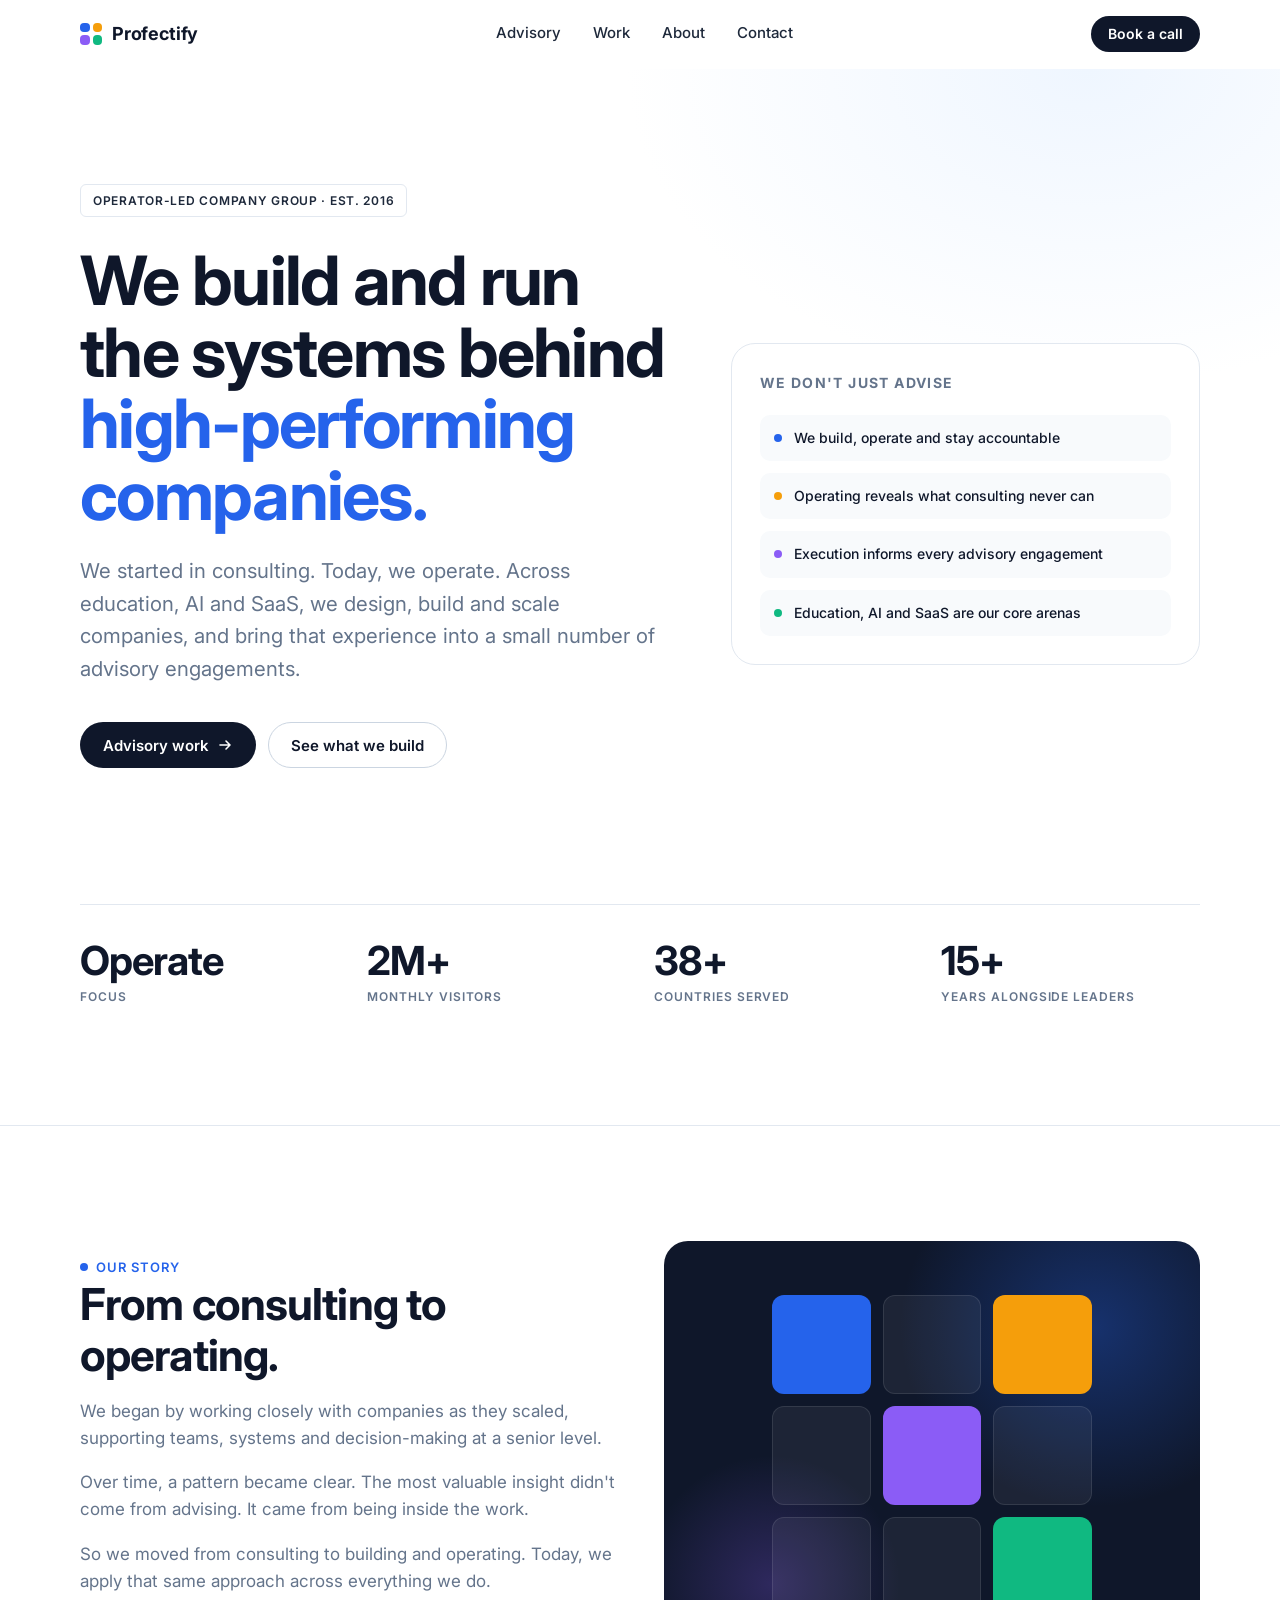
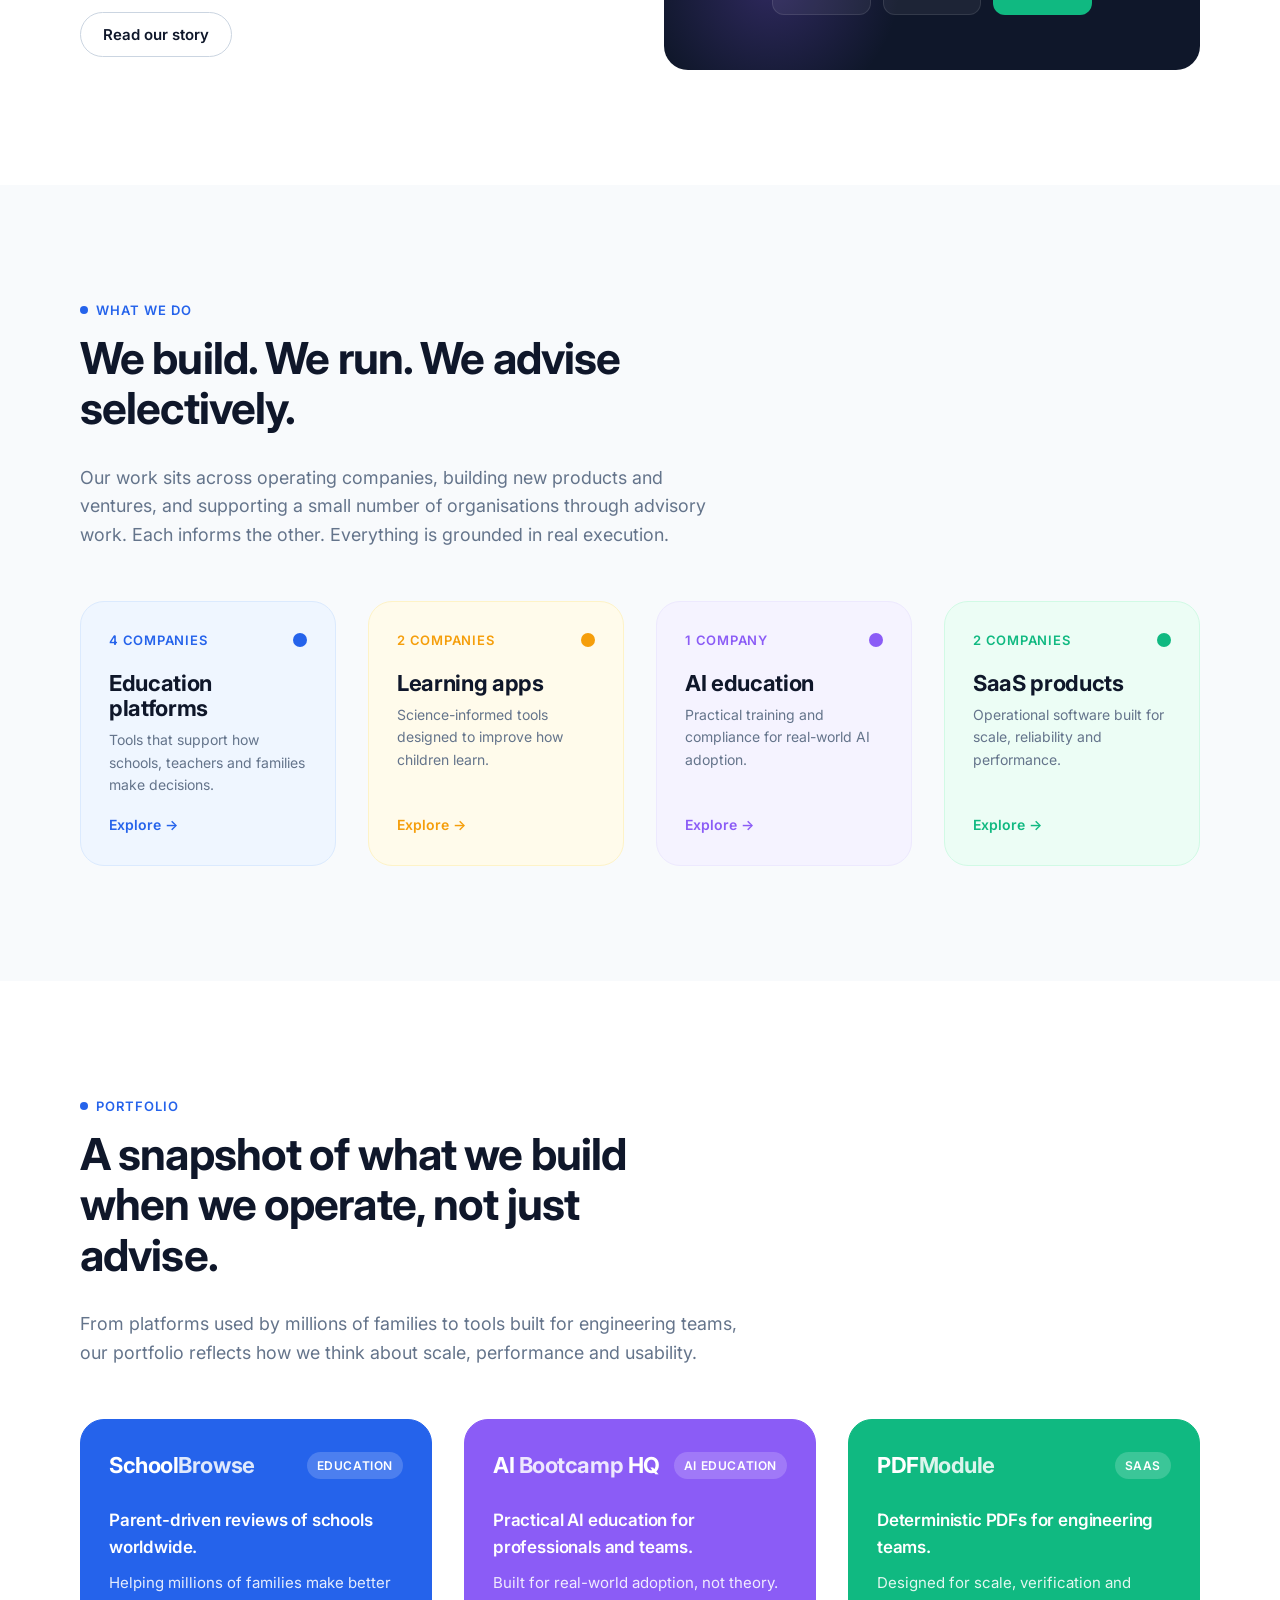
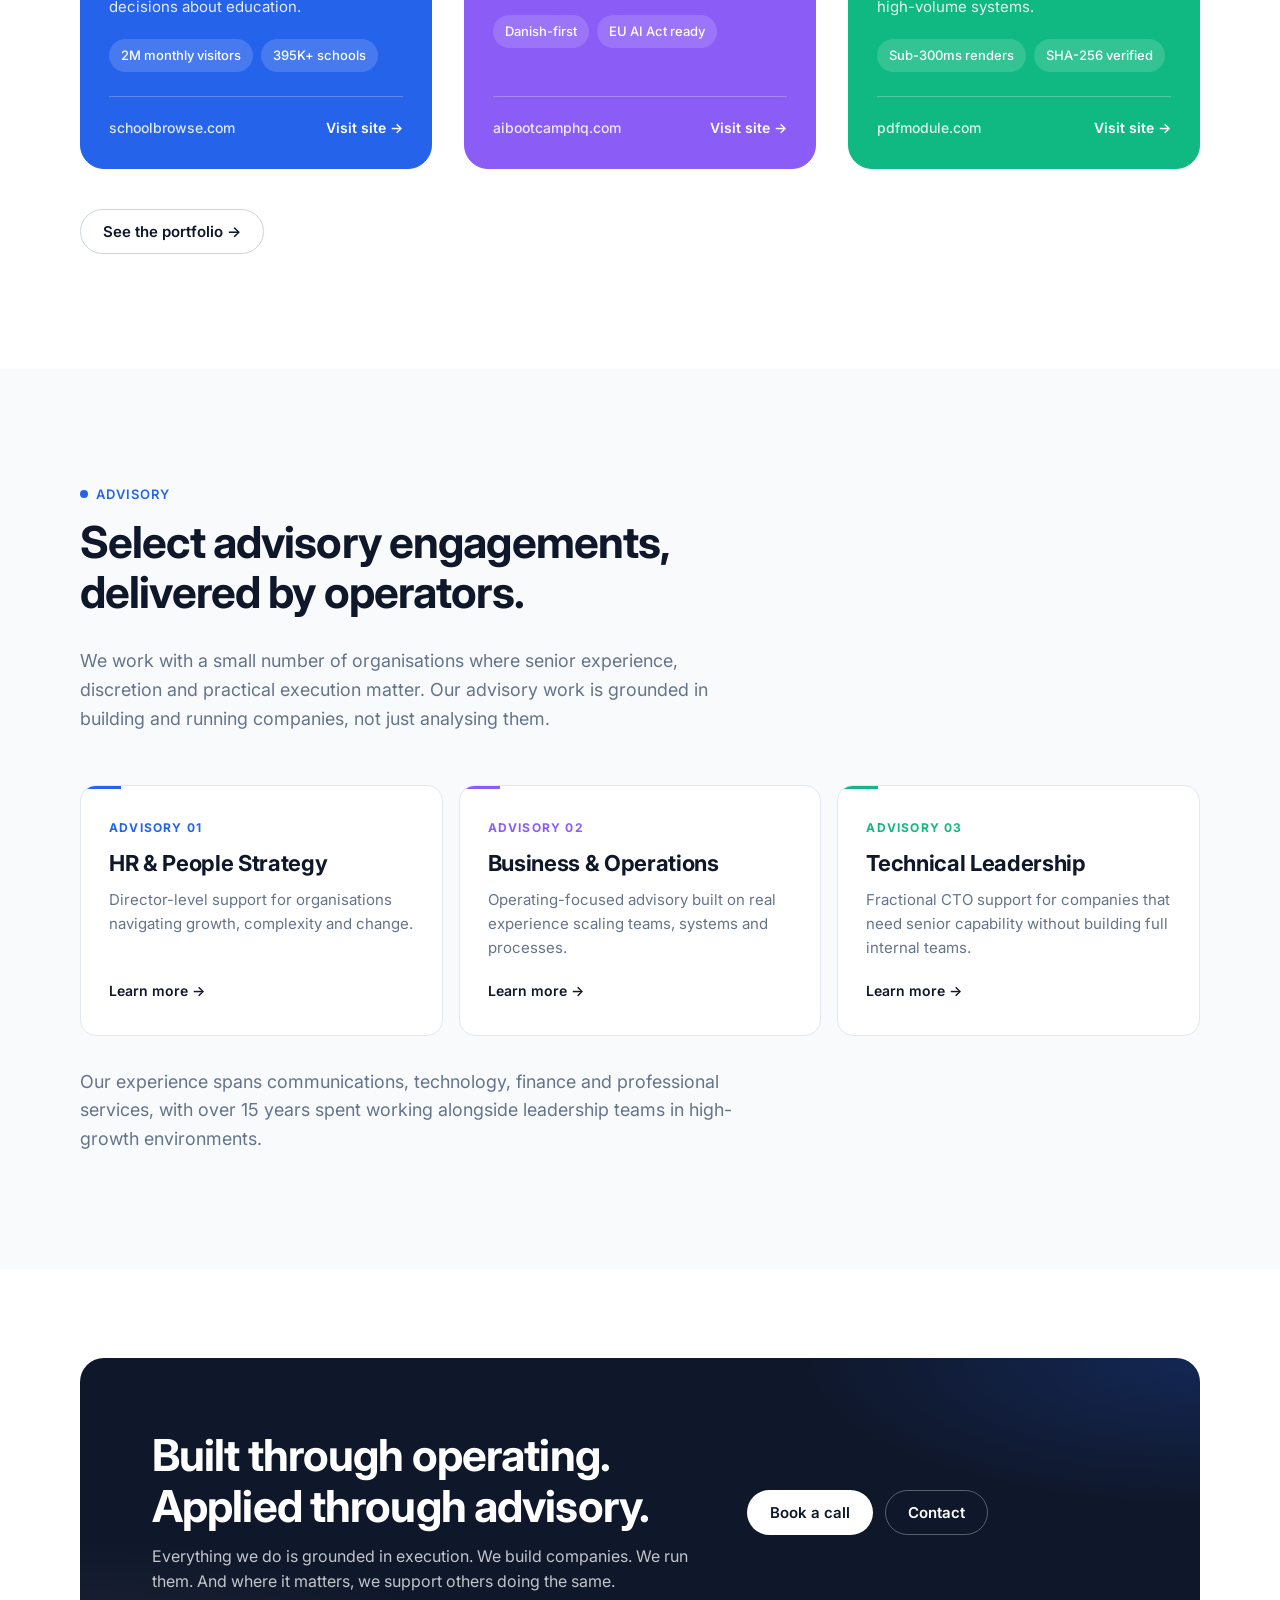
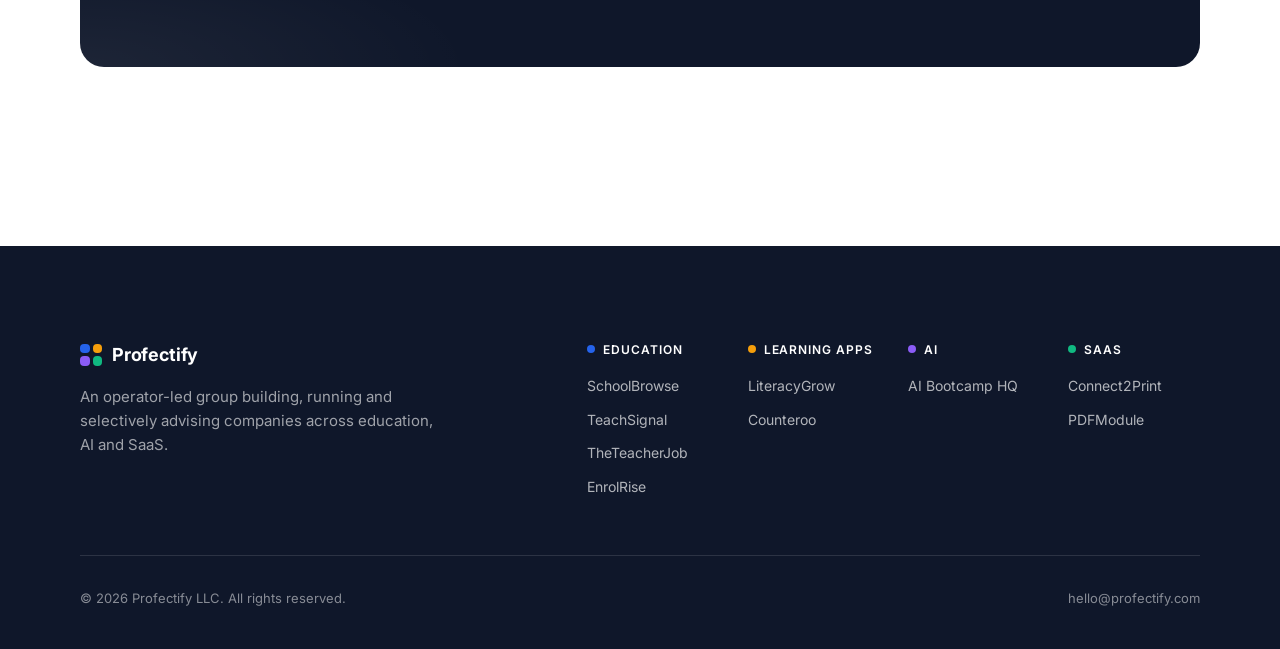
==== commit 62331326: "Rewrite positioning for operator-led group" ====
--- a/index.html
+++ b/index.html
@@ -3,12 +3,12 @@
 <head>
 <meta charset="utf-8">
 <meta name="viewport" content="width=device-width, initial-scale=1">
-<title>Profectify — Senior consultants. Operator group. Nine brands.</title>
-<meta name="description" content="Profectify is a senior HR, business and technology consultancy and an operator group of nine brands across education, AI and SaaS.">
+<title>Profectify — We build and run high-performing companies</title>
+<meta name="description" content="Profectify is an operator-led group that builds, runs and selectively advises companies across education, AI and SaaS.">
 <link rel="canonical" href="https://profectify.com/">
 <meta property="og:type" content="website">
-<meta property="og:title" content="Profectify — Senior consultants. Operator group.">
-<meta property="og:description" content="A senior consultancy and an operator group of nine brands across education, AI and SaaS.">
+<meta property="og:title" content="Profectify — Operator-led company group">
+<meta property="og:description" content="An operator-led group building, running and selectively advising companies across education, AI and SaaS.">
 <meta property="og:url" content="https://profectify.com/">
 <meta name="twitter:card" content="summary_large_image">
 <link rel="preconnect" href="https://fonts.googleapis.com">
@@ -26,7 +26,7 @@
       <span>Profectify</span>
     </a>
     <nav class="nav__links" aria-label="Primary">
-      <a href="services.html">Services</a>
+      <a href="services.html">Advisory</a>
       <a href="work.html">Work</a>
       <a href="about.html">About</a>
       <a href="contact.html">Contact</a>
@@ -35,7 +35,7 @@
     <button class="nav__toggle" aria-label="Toggle menu" aria-expanded="false"><span></span></button>
   </div>
   <div class="container nav__mobile">
-    <a href="services.html">Services</a>
+    <a href="services.html">Advisory</a>
     <a href="work.html">Work</a>
     <a href="about.html">About</a>
     <a href="contact.html">Contact</a>
@@ -50,69 +50,55 @@
   <div class="container">
     <div class="split-hero">
       <div>
-        <span class="hero__kicker">Consultancy &amp; operator group · Est. 2016</span>
-        <h1 class="hero__title">Senior consultants. <em>Operators at scale.</em></h1>
-        <p class="hero__lede">Profectify is a director-level HR, business and technology consultancy — and an operator group of nine brands reaching millions of users across education, AI and SaaS.</p>
+        <span class="hero__kicker">Operator-led company group · Est. 2016</span>
+        <h1 class="hero__title">We build and run the systems behind <em>high-performing companies.</em></h1>
+        <p class="hero__lede">We started in consulting. Today, we operate. Across education, AI and SaaS, we design, build and scale companies, and bring that experience into a small number of advisory engagements.</p>
         <div class="hero__ctas">
           <a class="btn btn--primary" href="services.html">
-            Our services
+            Advisory work
             <svg class="btn__arrow" viewBox="0 0 16 16" fill="none" aria-hidden="true"><path d="M3 8h10m0 0l-4-4m4 4l-4 4" stroke="currentColor" stroke-width="1.6" stroke-linecap="round" stroke-linejoin="round"/></svg>
           </a>
-          <a class="btn btn--ghost" href="work.html">See our companies</a>
+          <a class="btn btn--ghost" href="work.html">See what we build</a>
         </div>
       </div>
       <aside class="split-hero__side reveal">
-        <p class="split-hero__side-title">Four operating pillars</p>
+        <p class="split-hero__side-title">We don't just advise</p>
         <ul class="split-hero__side-list">
-          <li><span class="dot" aria-hidden="true"></span>Education platforms — 4 companies</li>
-          <li><span class="dot" aria-hidden="true"></span>Learning apps — 2 companies</li>
-          <li><span class="dot" aria-hidden="true"></span>AI education — 1 company</li>
-          <li><span class="dot" aria-hidden="true"></span>SaaS products — 2 companies</li>
+          <li><span class="dot" aria-hidden="true"></span>We build, operate and stay accountable</li>
+          <li><span class="dot" aria-hidden="true"></span>Operating reveals what consulting never can</li>
+          <li><span class="dot" aria-hidden="true"></span>Execution informs every advisory engagement</li>
+          <li><span class="dot" aria-hidden="true"></span>Education, AI and SaaS are our core arenas</li>
         </ul>
       </aside>
     </div>
     <dl class="stats reveal" style="margin-top: clamp(48px, 7vw, 80px);">
-      <div class="stat"><dt class="stat__label">Brands</dt><dd class="stat__value">9</dd></div>
+      <div class="stat"><dt class="stat__label">Focus</dt><dd class="stat__value">Operate</dd></div>
       <div class="stat"><dt class="stat__label">Monthly visitors</dt><dd class="stat__value">2M+</dd></div>
       <div class="stat"><dt class="stat__label">Countries served</dt><dd class="stat__value">38+</dd></div>
-      <div class="stat"><dt class="stat__label">Years in operation</dt><dd class="stat__value">15+</dd></div>
+      <div class="stat"><dt class="stat__label">Years alongside leaders</dt><dd class="stat__value">15+</dd></div>
     </dl>
   </div>
 </section>
 
-<!-- Services (elevated, right after hero) -->
+<!-- Our story -->
 <section class="section">
   <div class="container">
-    <header class="pillars__header reveal">
-      <span class="eyebrow">Advisory services</span>
-      <h2 class="section-title">Senior consulting, delivered by operators.</h2>
-      <p class="section-lede">We take on select engagements where director-level experience, discretion and technical fluency all matter. Our team has spent 15+ years in the trenches of communications, technology, finance and professional services.</p>
-    </header>
-    <div class="home-services reveal">
-      <a class="home-service home-service--hr" href="services.html#hr">
-        <div class="home-service__label">Service 01</div>
-        <h3 class="home-service__title">HR Consulting</h3>
-        <p class="home-service__desc">Director-level HR advisory — CIPD qualified, ICF credentialed. Scaling teams, culture, engagement and global expansion for serious organisations.</p>
-        <span class="home-service__more">Learn more →</span>
-      </a>
-      <a class="home-service home-service--biz" href="services.html#business">
-        <div class="home-service__label">Service 02</div>
-        <h3 class="home-service__title">Business Consulting</h3>
-        <p class="home-service__desc">Digitalise processes, streamline manpower, grow without hiring. Software-centric business advisory built on the lessons of running our own operating companies.</p>
-        <span class="home-service__more">Learn more →</span>
-      </a>
-      <a class="home-service home-service--cto" href="services.html#cto">
-        <div class="home-service__label">Service 03</div>
-        <h3 class="home-service__title">Rent-a-CTO</h3>
-        <p class="home-service__desc">Fractional technology leadership on a premium retainer. Top-tier technical insight without the burden of an internal tech division, backed by an in-house dev team.</p>
-        <span class="home-service__more">Learn more →</span>
-      </a>
-    </div>
-    <div style="margin-top: 40px;">
-      <a class="btn btn--primary" href="services.html">
-        See all services
-        <svg class="btn__arrow" viewBox="0 0 16 16" fill="none" aria-hidden="true"><path d="M3 8h10m0 0l-4-4m4 4l-4 4" stroke="currentColor" stroke-width="1.6" stroke-linecap="round" stroke-linejoin="round"/></svg>
-      </a>
+    <div class="story">
+      <div class="story__text reveal">
+        <span class="eyebrow">Our story</span>
+        <h2>From consulting to operating.</h2>
+        <p>We began by working closely with companies as they scaled, supporting teams, systems and decision-making at a senior level.</p>
+        <p>Over time, a pattern became clear. The most valuable insight didn't come from advising. It came from being inside the work.</p>
+        <p>So we moved from consulting to building and operating. Today, we apply that same approach across everything we do.</p>
+        <a class="btn btn--ghost" href="about.html">Read our story</a>
+      </div>
+      <div class="story__visual reveal" aria-hidden="true">
+        <div class="story__visual-grid">
+          <span></span><span></span><span></span>
+          <span></span><span></span><span></span>
+          <span></span><span></span><span></span>
+        </div>
+      </div>
     </div>
   </div>
 </section>
@@ -121,9 +107,9 @@
 <section class="section section--muted">
   <div class="container">
     <header class="pillars__header reveal">
-      <span class="eyebrow">The operator group</span>
-      <h2 class="section-title">We also build &amp; run our own companies.</h2>
-      <p class="section-lede">Nine brands across four pillars. Each owned and operated by Profectify. We don't just advise — we ship, measure and live with the consequences.</p>
+      <span class="eyebrow">What we do</span>
+      <h2 class="section-title">We build. We run. We advise selectively.</h2>
+      <p class="section-lede">Our work sits across operating companies, building new products and ventures, and supporting a small number of organisations through advisory work. Each informs the other. Everything is grounded in real execution.</p>
     </header>
     <div class="grid grid-4">
       <a class="pillar-card pillar-card--edu reveal" href="work.html#education">
@@ -132,7 +118,7 @@
           <span class="pillar-card__dot" aria-hidden="true"></span>
         </div>
         <h3 class="pillar-card__title">Education platforms</h3>
-        <p class="pillar-card__desc">Research, retention and recruitment tools for schools, teachers and families.</p>
+        <p class="pillar-card__desc">Tools that support how schools, teachers and families make decisions.</p>
         <span class="pillar-card__arrow">Explore →</span>
       </a>
       <a class="pillar-card pillar-card--kids reveal" href="work.html#apps">
@@ -141,7 +127,7 @@
           <span class="pillar-card__dot" aria-hidden="true"></span>
         </div>
         <h3 class="pillar-card__title">Learning apps</h3>
-        <p class="pillar-card__desc">Science-based literacy and maths apps for children — built without dark patterns.</p>
+        <p class="pillar-card__desc">Science-informed tools designed to improve how children learn.</p>
         <span class="pillar-card__arrow">Explore →</span>
       </a>
       <a class="pillar-card pillar-card--ai reveal" href="work.html#ai">
@@ -150,7 +136,7 @@
           <span class="pillar-card__dot" aria-hidden="true"></span>
         </div>
         <h3 class="pillar-card__title">AI education</h3>
-        <p class="pillar-card__desc">Practical AI training and EU AI Act compliance for professionals and teams.</p>
+        <p class="pillar-card__desc">Practical training and compliance for real-world AI adoption.</p>
         <span class="pillar-card__arrow">Explore →</span>
       </a>
       <a class="pillar-card pillar-card--saas reveal" href="work.html#saas">
@@ -159,7 +145,7 @@
           <span class="pillar-card__dot" aria-hidden="true"></span>
         </div>
         <h3 class="pillar-card__title">SaaS products</h3>
-        <p class="pillar-card__desc">Operational software for print production and deterministic document generation.</p>
+        <p class="pillar-card__desc">Operational software built for scale, reliability and performance.</p>
         <span class="pillar-card__arrow">Explore →</span>
       </a>
     </div>
@@ -170,9 +156,9 @@
 <section class="section">
   <div class="container">
     <header class="pillars__header reveal">
-      <span class="eyebrow">Selected brands</span>
-      <h2 class="section-title">Three companies, one group.</h2>
-      <p class="section-lede">From millions of monthly parents to developers shipping pixel-perfect PDFs — a snapshot of what we build.</p>
+      <span class="eyebrow">Portfolio</span>
+      <h2 class="section-title">A snapshot of what we build when we operate, not just advise.</h2>
+      <p class="section-lede">From platforms used by millions of families to tools built for engineering teams, our portfolio reflects how we think about scale, performance and usability.</p>
     </header>
     <div class="grid grid-3">
       <a class="brand-card brand-card--featured brand-card--edu reveal" href="https://schoolbrowse.com/" target="_blank" rel="noopener">
@@ -181,7 +167,7 @@
           <span class="brand-card__tag">Education</span>
         </div>
         <p class="brand-card__tagline">Parent-driven reviews of schools worldwide.</p>
-        <p class="brand-card__desc">Candid, moderated feedback from real parents — helping millions of families each month make better decisions about where their children learn.</p>
+        <p class="brand-card__desc">Helping millions of families make better decisions about education.</p>
         <div class="brand-card__metrics">
           <span class="metric">2M monthly visitors</span>
           <span class="metric">395K+ schools</span>
@@ -196,8 +182,8 @@
           <span class="brand-card__wordmark">AI <em>Bootcamp</em> HQ</span>
           <span class="brand-card__tag">AI education</span>
         </div>
-        <p class="brand-card__tagline">Denmark's leading practical AI education.</p>
-        <p class="brand-card__desc">Danish-language courses, EU AI Act compliance toolkits and hands-on projects for professionals ready to adopt AI seriously.</p>
+        <p class="brand-card__tagline">Practical AI education for professionals and teams.</p>
+        <p class="brand-card__desc">Built for real-world adoption, not theory.</p>
         <div class="brand-card__metrics">
           <span class="metric">Danish-first</span>
           <span class="metric">EU AI Act ready</span>
@@ -213,7 +199,7 @@
           <span class="brand-card__tag">SaaS</span>
         </div>
         <p class="brand-card__tagline">Deterministic PDFs for engineering teams.</p>
-        <p class="brand-card__desc">A REST API that produces byte-identical, cryptographically verifiable PDFs — built for AI agents, audit trails and high-volume document pipelines.</p>
+        <p class="brand-card__desc">Designed for scale, verification and high-volume systems.</p>
         <div class="brand-card__metrics">
           <span class="metric">Sub-300ms renders</span>
           <span class="metric">SHA-256 verified</span>
@@ -225,30 +211,40 @@
       </a>
     </div>
     <div style="margin-top: 40px;">
-      <a class="btn btn--ghost" href="work.html">See all nine companies →</a>
-    </div>
-  </div>
-</section>
-
-<!-- Story -->
+      <a class="btn btn--ghost" href="work.html">See the portfolio →</a>
+    </div>
+  </div>
+</section>
+
+<!-- Advisory -->
 <section class="section section--muted">
   <div class="container">
-    <div class="story">
-      <div class="story__text reveal">
-        <span class="eyebrow">Our approach</span>
-        <h2>Advice with skin in the game.</h2>
-        <p>Profectify started as an HR and technology consultancy. Over the years we stopped just advising and started operating — because the best insights come from running the companies, not just writing the decks.</p>
-        <p>Today we do both. Our consulting engagements are informed by the nine brands we build and run; our brands are sharper for the enterprise consulting experience inside them. It's a combination our clients struggle to find elsewhere.</p>
-        <a class="btn btn--ghost" href="about.html">Read more about us</a>
-      </div>
-      <div class="story__visual reveal" aria-hidden="true">
-        <div class="story__visual-grid">
-          <span></span><span></span><span></span>
-          <span></span><span></span><span></span>
-          <span></span><span></span><span></span>
-        </div>
-      </div>
-    </div>
+    <header class="pillars__header reveal">
+      <span class="eyebrow">Advisory</span>
+      <h2 class="section-title">Select advisory engagements, delivered by operators.</h2>
+      <p class="section-lede">We work with a small number of organisations where senior experience, discretion and practical execution matter. Our advisory work is grounded in building and running companies, not just analysing them.</p>
+    </header>
+    <div class="home-services reveal">
+      <a class="home-service home-service--hr" href="services.html#hr">
+        <div class="home-service__label">Advisory 01</div>
+        <h3 class="home-service__title">HR &amp; People Strategy</h3>
+        <p class="home-service__desc">Director-level support for organisations navigating growth, complexity and change.</p>
+        <span class="home-service__more">Learn more →</span>
+      </a>
+      <a class="home-service home-service--biz" href="services.html#business">
+        <div class="home-service__label">Advisory 02</div>
+        <h3 class="home-service__title">Business &amp; Operations</h3>
+        <p class="home-service__desc">Operating-focused advisory built on real experience scaling teams, systems and processes.</p>
+        <span class="home-service__more">Learn more →</span>
+      </a>
+      <a class="home-service home-service--cto" href="services.html#cto">
+        <div class="home-service__label">Advisory 03</div>
+        <h3 class="home-service__title">Technical Leadership</h3>
+        <p class="home-service__desc">Fractional CTO support for companies that need senior capability without building full internal teams.</p>
+        <span class="home-service__more">Learn more →</span>
+      </a>
+    </div>
+    <p class="section-lede" style="margin-top: 32px;">Our experience spans communications, technology, finance and professional services, with over 15 years spent working alongside leadership teams in high-growth environments.</p>
   </div>
 </section>
 
@@ -257,12 +253,12 @@
   <div class="container">
     <div class="cta-band reveal">
       <div>
-        <h2>Let's scope a conversation.</h2>
-        <p>Whether you need a senior advisor, a fractional CTO, or a long-term operating partner — we'd like to hear about it.</p>
+        <h2>Built through operating. Applied through advisory.</h2>
+        <p>Everything we do is grounded in execution. We build companies. We run them. And where it matters, we support others doing the same.</p>
       </div>
       <div class="cta-band__actions">
         <a class="btn btn--primary" href="contact.html">Book a call</a>
-        <a class="btn btn--ghost" href="services.html">Our services</a>
+        <a class="btn btn--ghost" href="contact.html">Contact</a>
       </div>
     </div>
   </div>
@@ -278,7 +274,7 @@
           <span class="brand__mark" aria-hidden="true"><span></span><span></span><span></span><span></span></span>
           <span>Profectify</span>
         </a>
-        <p>A senior consultancy and an operator group of nine brands across education, AI and SaaS.</p>
+        <p>An operator-led group building, running and selectively advising companies across education, AI and SaaS.</p>
       </div>
       <div class="footer__cols">
         <div class="footer__col footer__col--edu">
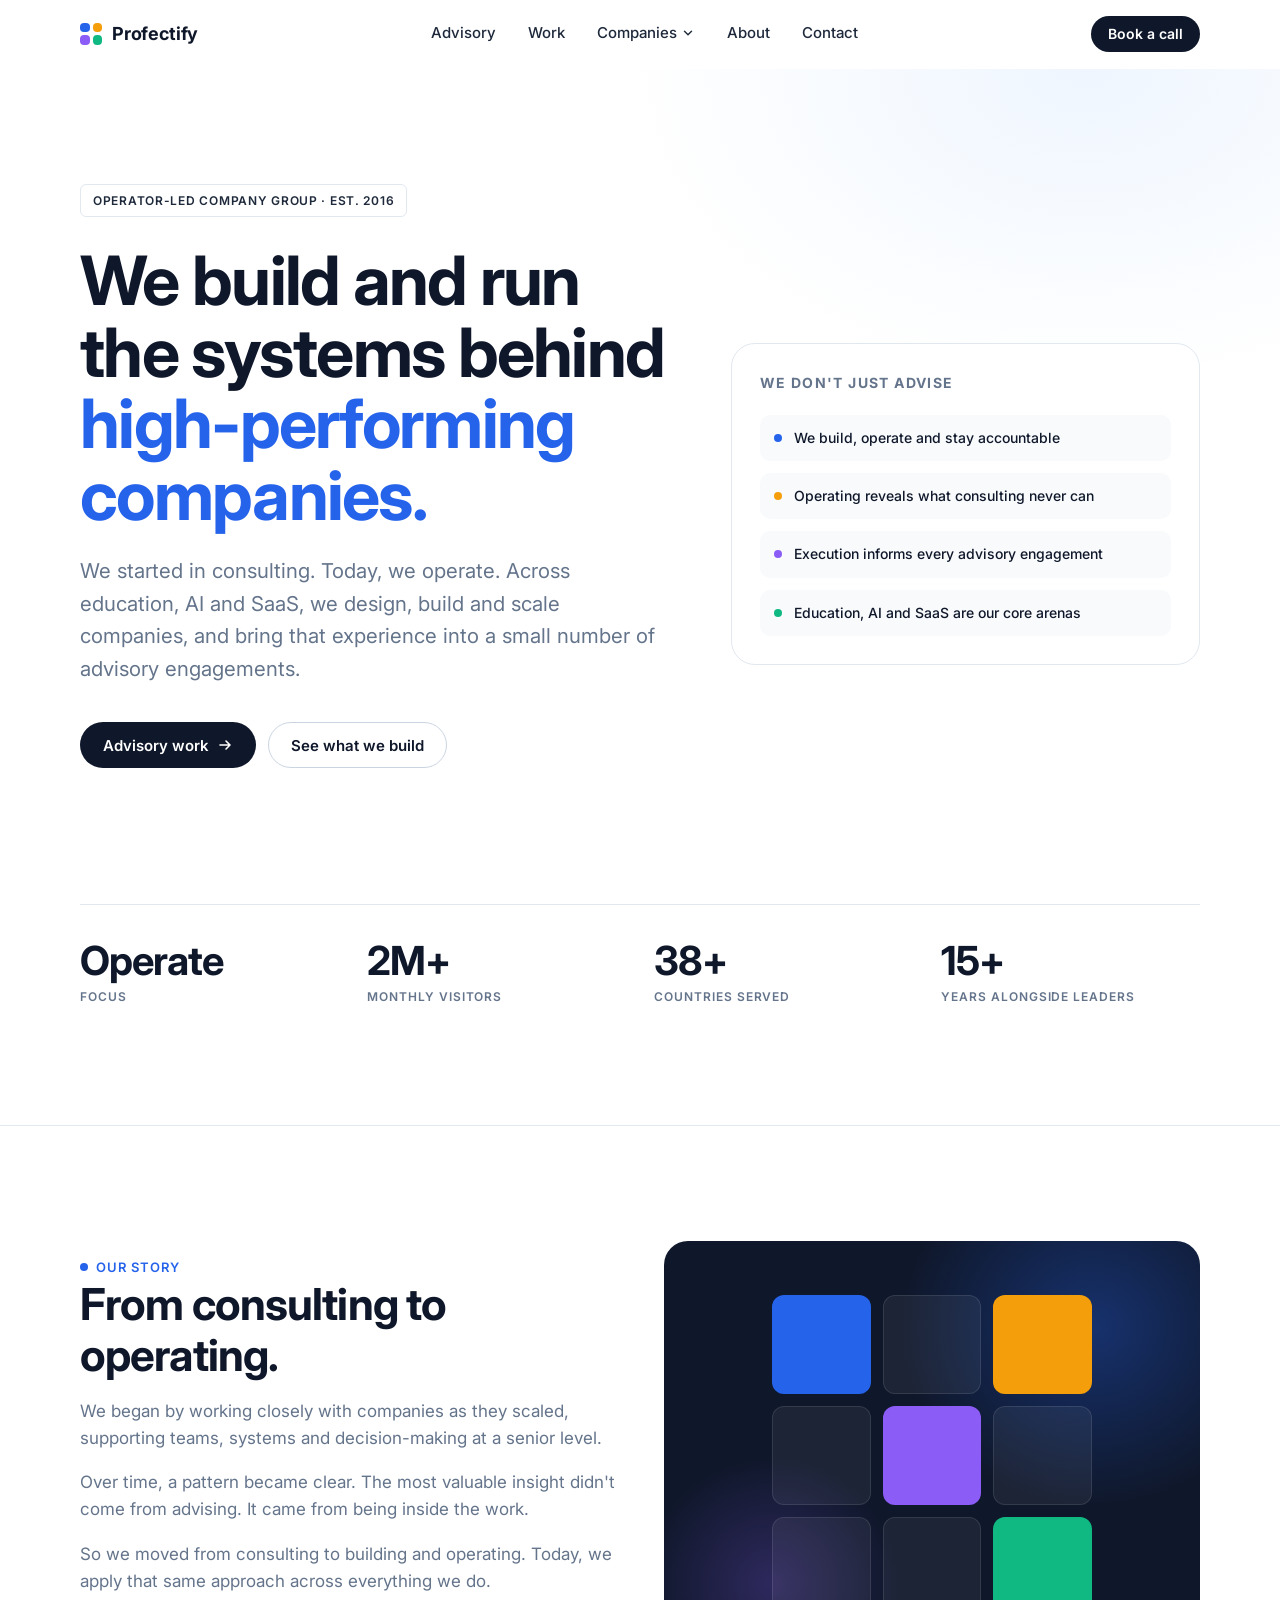
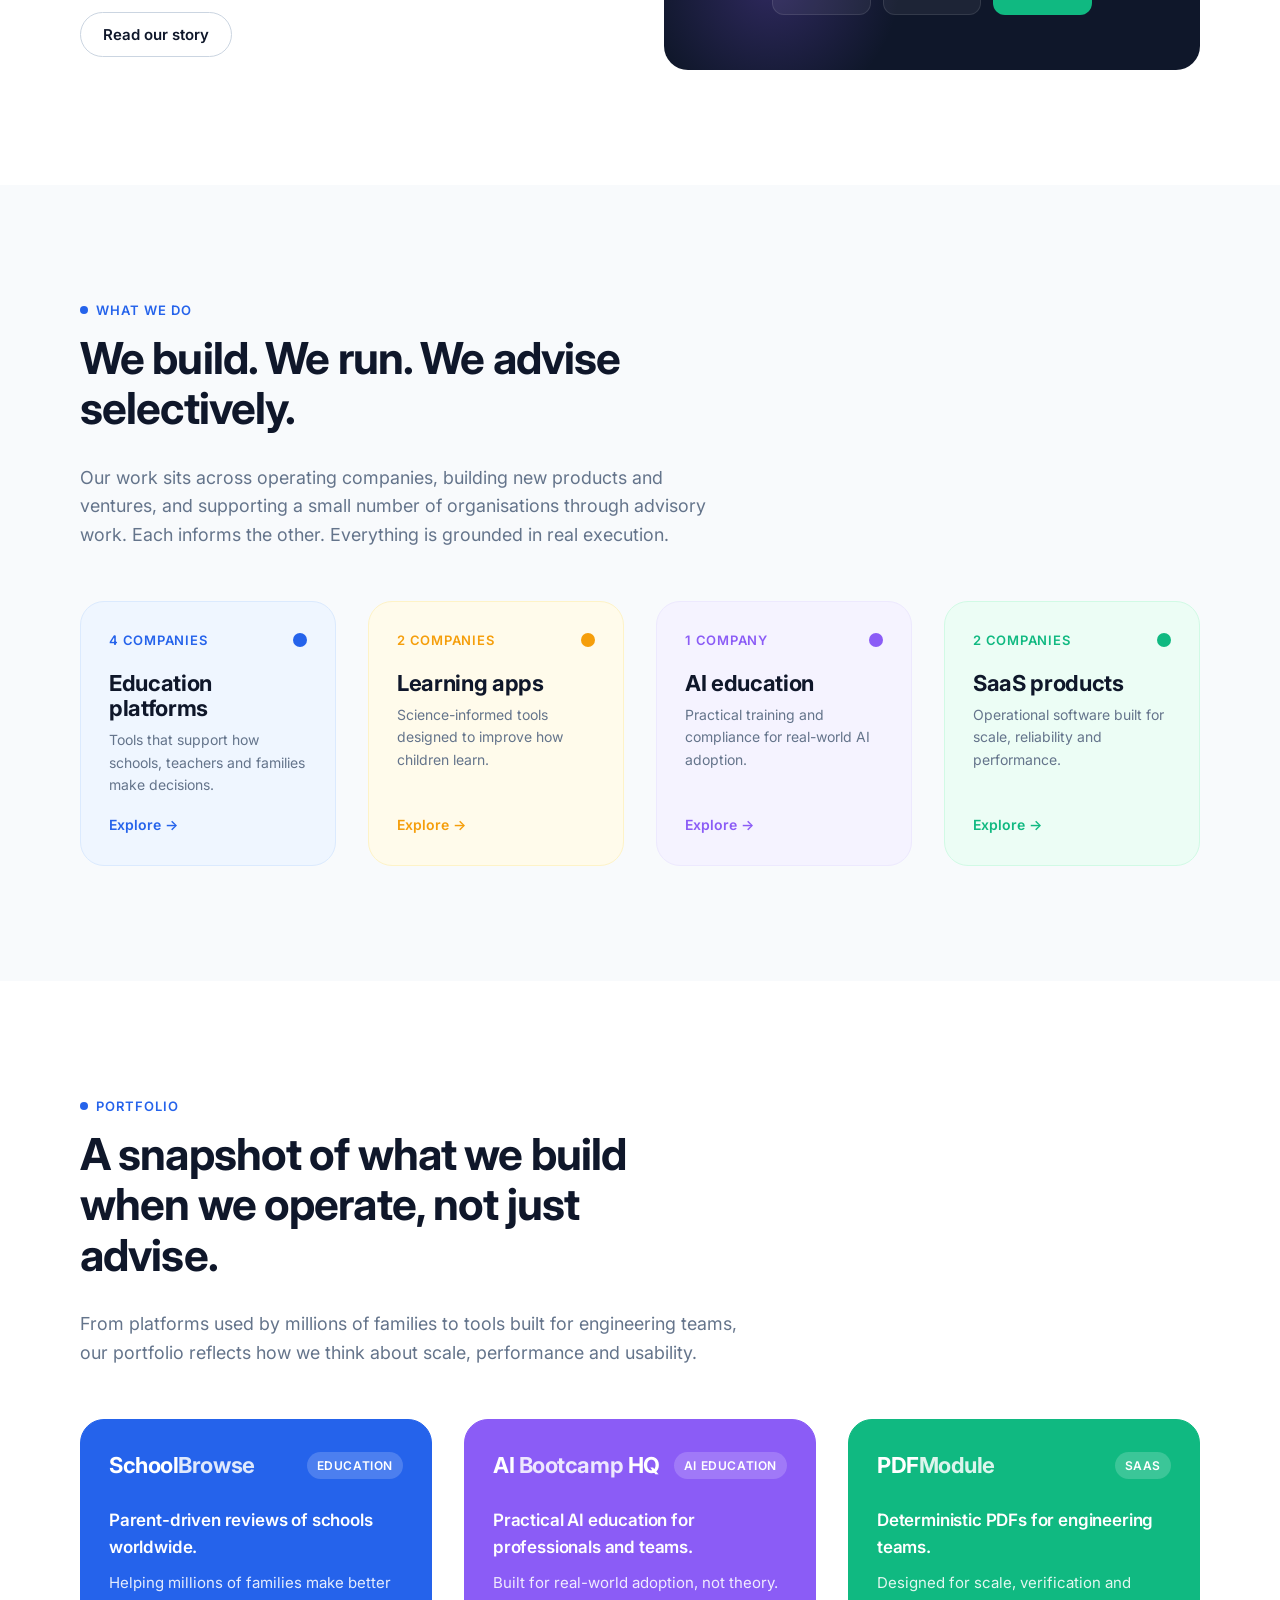
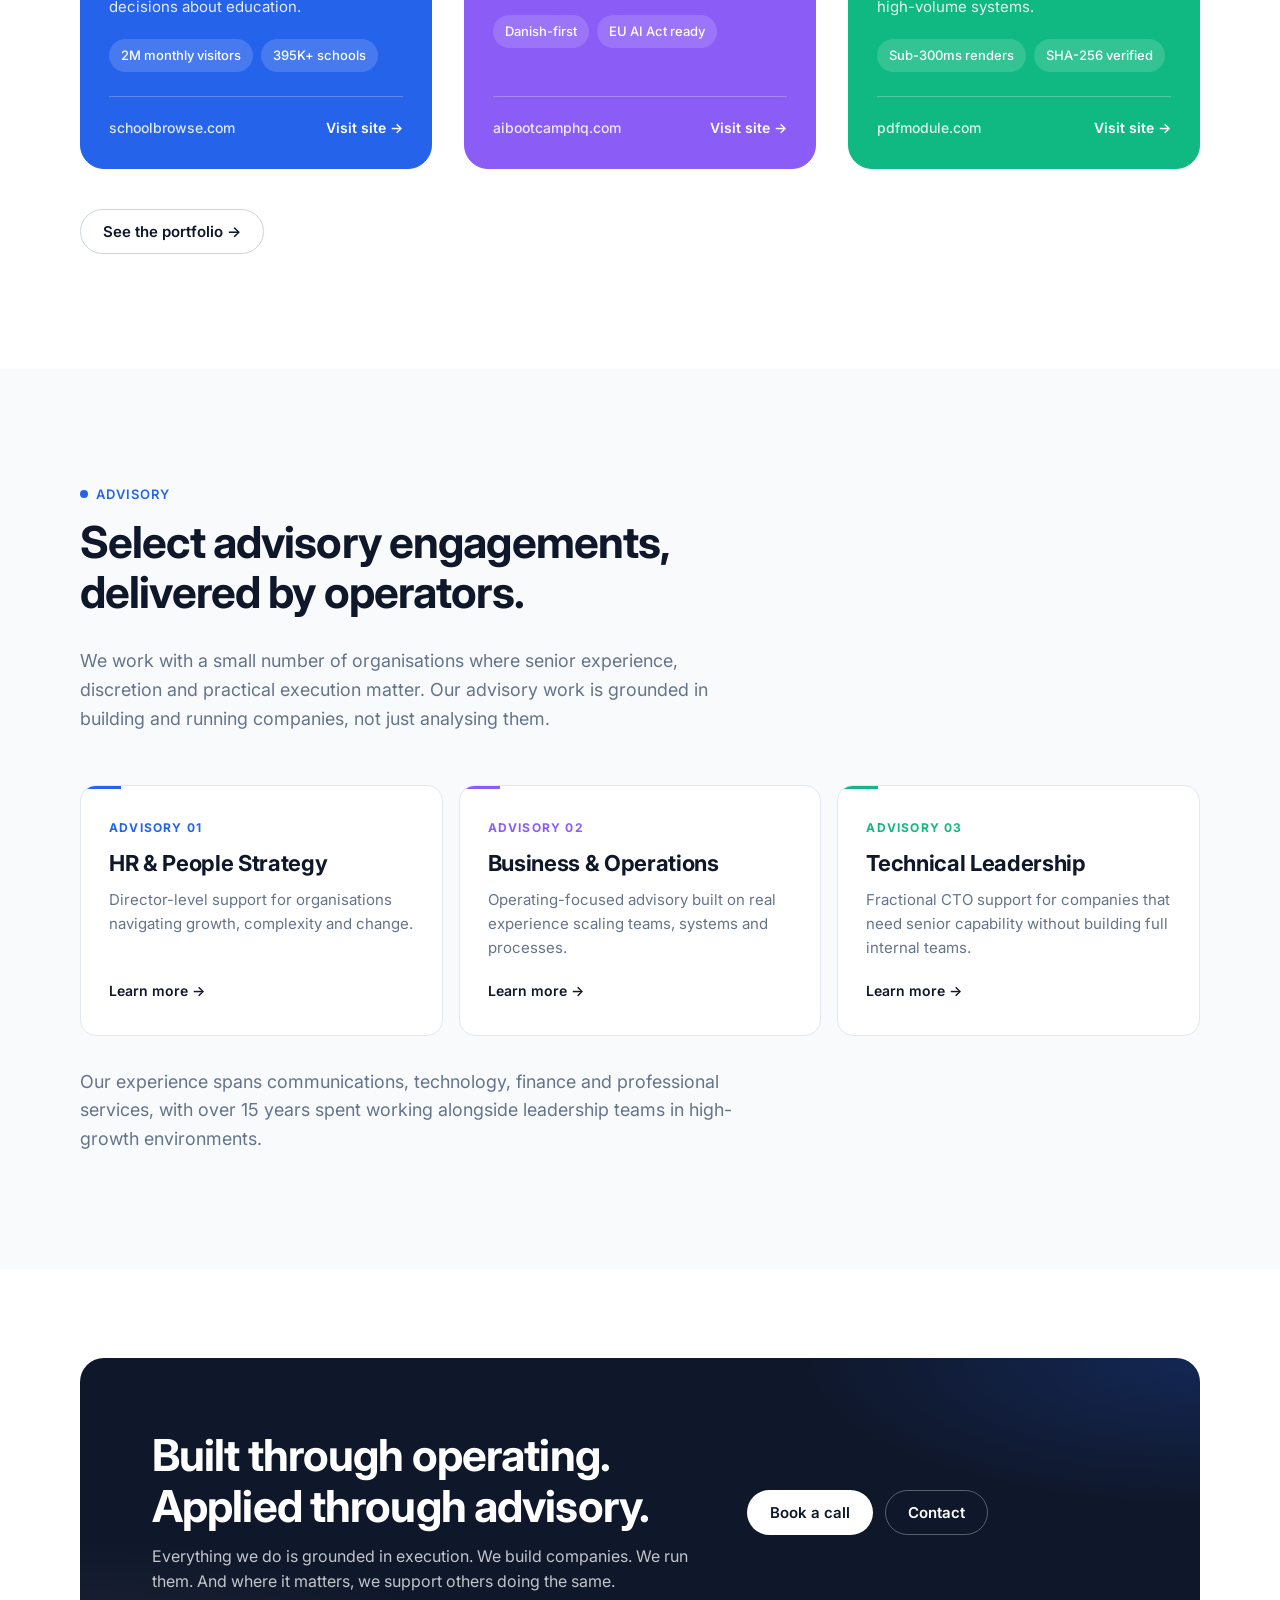
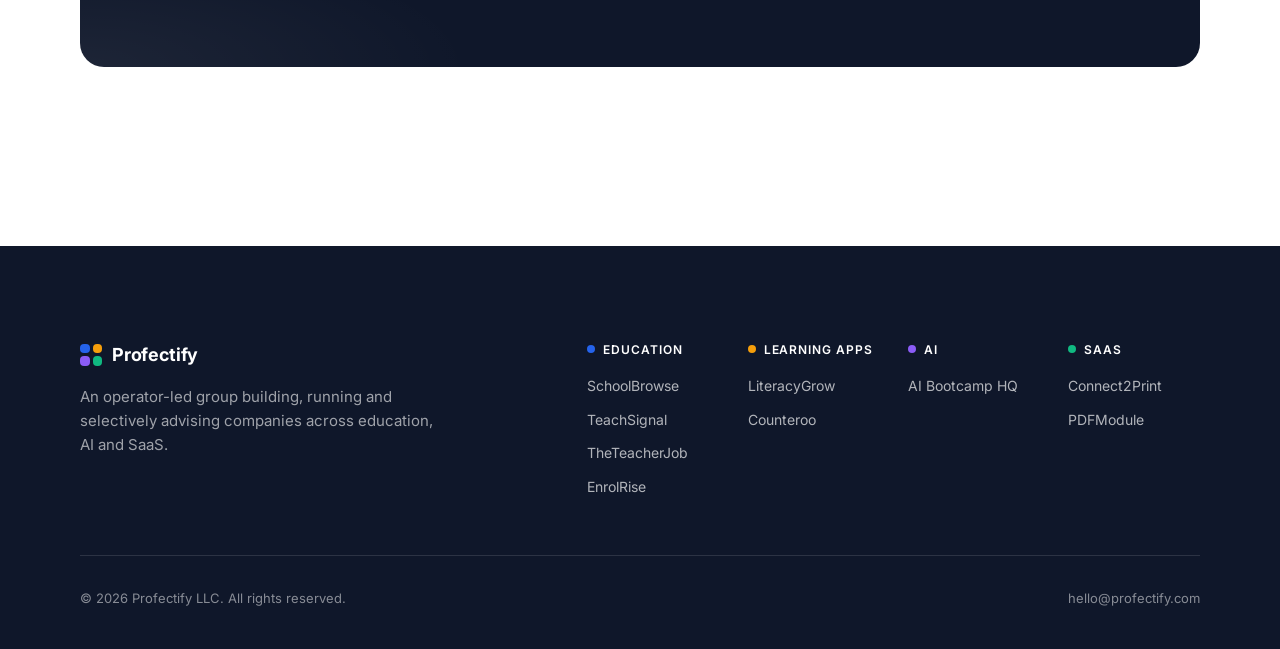
==== commit bb1a8070: "Add company foldout navigation" ====
--- a/index.html
+++ b/index.html
@@ -28,6 +28,57 @@
     <nav class="nav__links" aria-label="Primary">
       <a href="services.html">Advisory</a>
       <a href="work.html">Work</a>
+      <div class="company-menu" data-company-menu>
+        <button class="company-menu__trigger" type="button" data-company-toggle aria-expanded="false" aria-controls="company-menu-panel">
+          Companies
+          <svg class="company-menu__chevron" viewBox="0 0 16 16" fill="none" aria-hidden="true"><path d="M4 6l4 4 4-4" stroke="currentColor" stroke-width="1.6" stroke-linecap="round" stroke-linejoin="round"/></svg>
+        </button>
+        <div class="company-menu__panel" id="company-menu-panel" data-company-panel>
+          <div class="company-menu__intro">
+            <span>Profectify group</span>
+            <strong>Jump directly to a company.</strong>
+          </div>
+          <div class="company-menu__grid">
+          <a class="company-link company-link--edu" href="https://schoolbrowse.com/" target="_blank" rel="noopener">
+            <span class="company-link__mark" aria-hidden="true"></span>
+            <span><strong>SchoolBrowse</strong><small>Parent school reviews</small></span>
+          </a>
+          <a class="company-link company-link--edu" href="https://teachsignal.com/" target="_blank" rel="noopener">
+            <span class="company-link__mark" aria-hidden="true"></span>
+            <span><strong>TeachSignal</strong><small>Teacher retention intelligence</small></span>
+          </a>
+          <a class="company-link company-link--edu" href="https://theteacherjob.com/" target="_blank" rel="noopener">
+            <span class="company-link__mark" aria-hidden="true"></span>
+            <span><strong>TheTeacherJob</strong><small>International teaching roles</small></span>
+          </a>
+          <a class="company-link company-link--edu" href="https://enrolrise.com/" target="_blank" rel="noopener">
+            <span class="company-link__mark" aria-hidden="true"></span>
+            <span><strong>EnrolRise</strong><small>Enrollment growth for schools</small></span>
+          </a>
+          <a class="company-link company-link--kids" href="https://literacygrow.com/" target="_blank" rel="noopener">
+            <span class="company-link__mark" aria-hidden="true"></span>
+            <span><strong>LiteracyGrow</strong><small>Science-based phonics</small></span>
+          </a>
+          <a class="company-link company-link--kids" href="https://counteroo.com/" target="_blank" rel="noopener">
+            <span class="company-link__mark" aria-hidden="true"></span>
+            <span><strong>Counteroo</strong><small>Singapore maths for kids</small></span>
+          </a>
+          <a class="company-link company-link--ai" href="https://aibootcamphq.com/dk" target="_blank" rel="noopener">
+            <span class="company-link__mark" aria-hidden="true"></span>
+            <span><strong>AI Bootcamp HQ</strong><small>Practical AI education</small></span>
+          </a>
+          <a class="company-link company-link--saas" href="https://connect2print.com/" target="_blank" rel="noopener">
+            <span class="company-link__mark" aria-hidden="true"></span>
+            <span><strong>Connect2Print</strong><small>Print shop automation</small></span>
+          </a>
+          <a class="company-link company-link--saas" href="https://pdfmodule.com/" target="_blank" rel="noopener">
+            <span class="company-link__mark" aria-hidden="true"></span>
+            <span><strong>PDFModule</strong><small>Deterministic PDF API</small></span>
+          </a>
+          </div>
+          <a class="company-menu__all" href="work.html">View full portfolio -></a>
+        </div>
+      </div>
       <a href="about.html">About</a>
       <a href="contact.html">Contact</a>
     </nav>
@@ -37,6 +88,47 @@
   <div class="container nav__mobile">
     <a href="services.html">Advisory</a>
     <a href="work.html">Work</a>
+    <details class="mobile-companies">
+      <summary>Companies</summary>
+      <div class="mobile-companies__list">
+      <a class="mobile-company mobile-company--edu" href="https://schoolbrowse.com/" target="_blank" rel="noopener">
+        <span>SchoolBrowse</span>
+        <small>Parent school reviews</small>
+      </a>
+      <a class="mobile-company mobile-company--edu" href="https://teachsignal.com/" target="_blank" rel="noopener">
+        <span>TeachSignal</span>
+        <small>Teacher retention intelligence</small>
+      </a>
+      <a class="mobile-company mobile-company--edu" href="https://theteacherjob.com/" target="_blank" rel="noopener">
+        <span>TheTeacherJob</span>
+        <small>International teaching roles</small>
+      </a>
+      <a class="mobile-company mobile-company--edu" href="https://enrolrise.com/" target="_blank" rel="noopener">
+        <span>EnrolRise</span>
+        <small>Enrollment growth for schools</small>
+      </a>
+      <a class="mobile-company mobile-company--kids" href="https://literacygrow.com/" target="_blank" rel="noopener">
+        <span>LiteracyGrow</span>
+        <small>Science-based phonics</small>
+      </a>
+      <a class="mobile-company mobile-company--kids" href="https://counteroo.com/" target="_blank" rel="noopener">
+        <span>Counteroo</span>
+        <small>Singapore maths for kids</small>
+      </a>
+      <a class="mobile-company mobile-company--ai" href="https://aibootcamphq.com/dk" target="_blank" rel="noopener">
+        <span>AI Bootcamp HQ</span>
+        <small>Practical AI education</small>
+      </a>
+      <a class="mobile-company mobile-company--saas" href="https://connect2print.com/" target="_blank" rel="noopener">
+        <span>Connect2Print</span>
+        <small>Print shop automation</small>
+      </a>
+      <a class="mobile-company mobile-company--saas" href="https://pdfmodule.com/" target="_blank" rel="noopener">
+        <span>PDFModule</span>
+        <small>Deterministic PDF API</small>
+      </a>
+      </div>
+    </details>
     <a href="about.html">About</a>
     <a href="contact.html">Contact</a>
   </div>
--- a/assets/css/style.css
+++ b/assets/css/style.css
@@ -188,18 +188,133 @@
   gap: 28px;
   align-items: center;
 }
-.nav__links a {
+.nav__links a,
+.company-menu__trigger {
   font-size: 15px; font-weight: 500; color: var(--ink-2);
   padding: 8px 2px;
   border-bottom: 2px solid transparent;
   transition: color 0.15s ease, border-color 0.15s ease;
 }
-.nav__links a:hover { color: var(--ink); }
+.nav__links a:hover,
+.company-menu__trigger:hover { color: var(--ink); }
 .nav__links a.is-active { color: var(--ink); border-bottom-color: var(--ink); }
 .nav__cta { display: none; }
 @media (min-width: 820px) {
   .nav__links { display: flex; }
   .nav__cta { display: inline-flex; }
+}
+
+.company-menu {
+  position: relative;
+}
+.company-menu__trigger {
+  display: inline-flex;
+  align-items: center;
+  gap: 4px;
+}
+.company-menu__chevron {
+  width: 14px;
+  height: 14px;
+  transition: transform 0.2s ease;
+}
+.company-menu.is-open .company-menu__chevron {
+  transform: rotate(180deg);
+}
+.company-menu__panel {
+  position: absolute;
+  top: calc(100% + 18px);
+  left: 50%;
+  width: min(760px, calc(100vw - 40px));
+  padding: 18px;
+  border: 1px solid var(--line);
+  border-radius: var(--radius-lg);
+  background: rgba(255, 255, 255, 0.96);
+  box-shadow: var(--shadow-lg);
+  backdrop-filter: saturate(180%) blur(16px);
+  -webkit-backdrop-filter: saturate(180%) blur(16px);
+  opacity: 0;
+  pointer-events: none;
+  transform: translate(-50%, -6px);
+  transition: opacity 0.18s ease, transform 0.18s ease, visibility 0.18s ease;
+  visibility: hidden;
+}
+.company-menu.is-open .company-menu__panel {
+  opacity: 1;
+  pointer-events: auto;
+  transform: translate(-50%, 0);
+  visibility: visible;
+}
+.company-menu__intro {
+  display: flex;
+  align-items: flex-end;
+  justify-content: space-between;
+  gap: 16px;
+  padding: 4px 4px 14px;
+  border-bottom: 1px solid var(--line);
+  margin-bottom: 12px;
+}
+.company-menu__intro span {
+  color: var(--muted);
+  font-size: 12px;
+  font-weight: 700;
+  letter-spacing: 0.1em;
+  text-transform: uppercase;
+}
+.company-menu__intro strong {
+  color: var(--ink);
+  font-size: 16px;
+  letter-spacing: -0.01em;
+}
+.company-menu__grid {
+  display: grid;
+  grid-template-columns: repeat(3, 1fr);
+  gap: 8px;
+}
+.company-link {
+  display: grid;
+  grid-template-columns: auto 1fr;
+  align-items: center;
+  gap: 10px;
+  padding: 12px;
+  border: 1px solid transparent;
+  border-radius: var(--radius-sm);
+  background: var(--surface-2);
+  color: var(--ink);
+  transition: background 0.15s ease, border-color 0.15s ease, transform 0.15s ease;
+}
+.company-link:hover {
+  background: var(--accent-50);
+  border-color: var(--accent-100);
+  transform: translateY(-1px);
+}
+.company-link__mark {
+  width: 10px;
+  height: 10px;
+  border-radius: 999px;
+  background: var(--accent);
+}
+.company-link strong {
+  display: block;
+  font-size: 14px;
+  line-height: 1.2;
+}
+.company-link small {
+  display: block;
+  color: var(--muted);
+  font-size: 12px;
+  line-height: 1.35;
+  margin-top: 2px;
+}
+.company-link--edu { --accent: var(--edu); --accent-50: var(--edu-50); --accent-100: var(--edu-100); }
+.company-link--kids { --accent: var(--kids); --accent-50: var(--kids-50); --accent-100: var(--kids-100); }
+.company-link--ai { --accent: var(--ai); --accent-50: var(--ai-50); --accent-100: var(--ai-100); }
+.company-link--saas { --accent: var(--saas); --accent-50: var(--saas-50); --accent-100: var(--saas-100); }
+.company-menu__all {
+  display: inline-flex;
+  margin: 14px 4px 2px;
+  color: var(--ink);
+  font-size: 14px;
+  font-weight: 700;
 }
 
 .nav__toggle {
@@ -239,6 +354,56 @@
   color: var(--ink-2);
 }
 .nav__mobile a:last-child { border-bottom: 0; }
+.mobile-companies {
+  border-bottom: 1px solid var(--line);
+}
+.mobile-companies summary {
+  display: flex;
+  align-items: center;
+  justify-content: space-between;
+  padding: 14px 0;
+  color: var(--ink-2);
+  cursor: pointer;
+  font-size: 18px;
+  font-weight: 500;
+  list-style: none;
+}
+.mobile-companies summary::-webkit-details-marker { display: none; }
+.mobile-companies summary::after {
+  content: "+";
+  color: var(--muted);
+  font-weight: 600;
+}
+.mobile-companies[open] summary::after { content: "-"; }
+.mobile-companies__list {
+  display: grid;
+  gap: 8px;
+  padding: 0 0 14px;
+}
+.mobile-company {
+  border: 1px solid var(--accent-100) !important;
+  border-radius: var(--radius-sm);
+  background: var(--accent-50);
+  padding: 10px 12px !important;
+}
+.mobile-company span,
+.mobile-company small {
+  display: block;
+}
+.mobile-company span {
+  color: var(--ink);
+  font-size: 15px;
+  font-weight: 700;
+}
+.mobile-company small {
+  color: var(--muted);
+  font-size: 12px;
+  font-weight: 500;
+}
+.mobile-company--edu { --accent-50: var(--edu-50); --accent-100: var(--edu-100); }
+.mobile-company--kids { --accent-50: var(--kids-50); --accent-100: var(--kids-100); }
+.mobile-company--ai { --accent-50: var(--ai-50); --accent-100: var(--ai-100); }
+.mobile-company--saas { --accent-50: var(--saas-50); --accent-100: var(--saas-100); }
 
 /* ============================================================
    Buttons
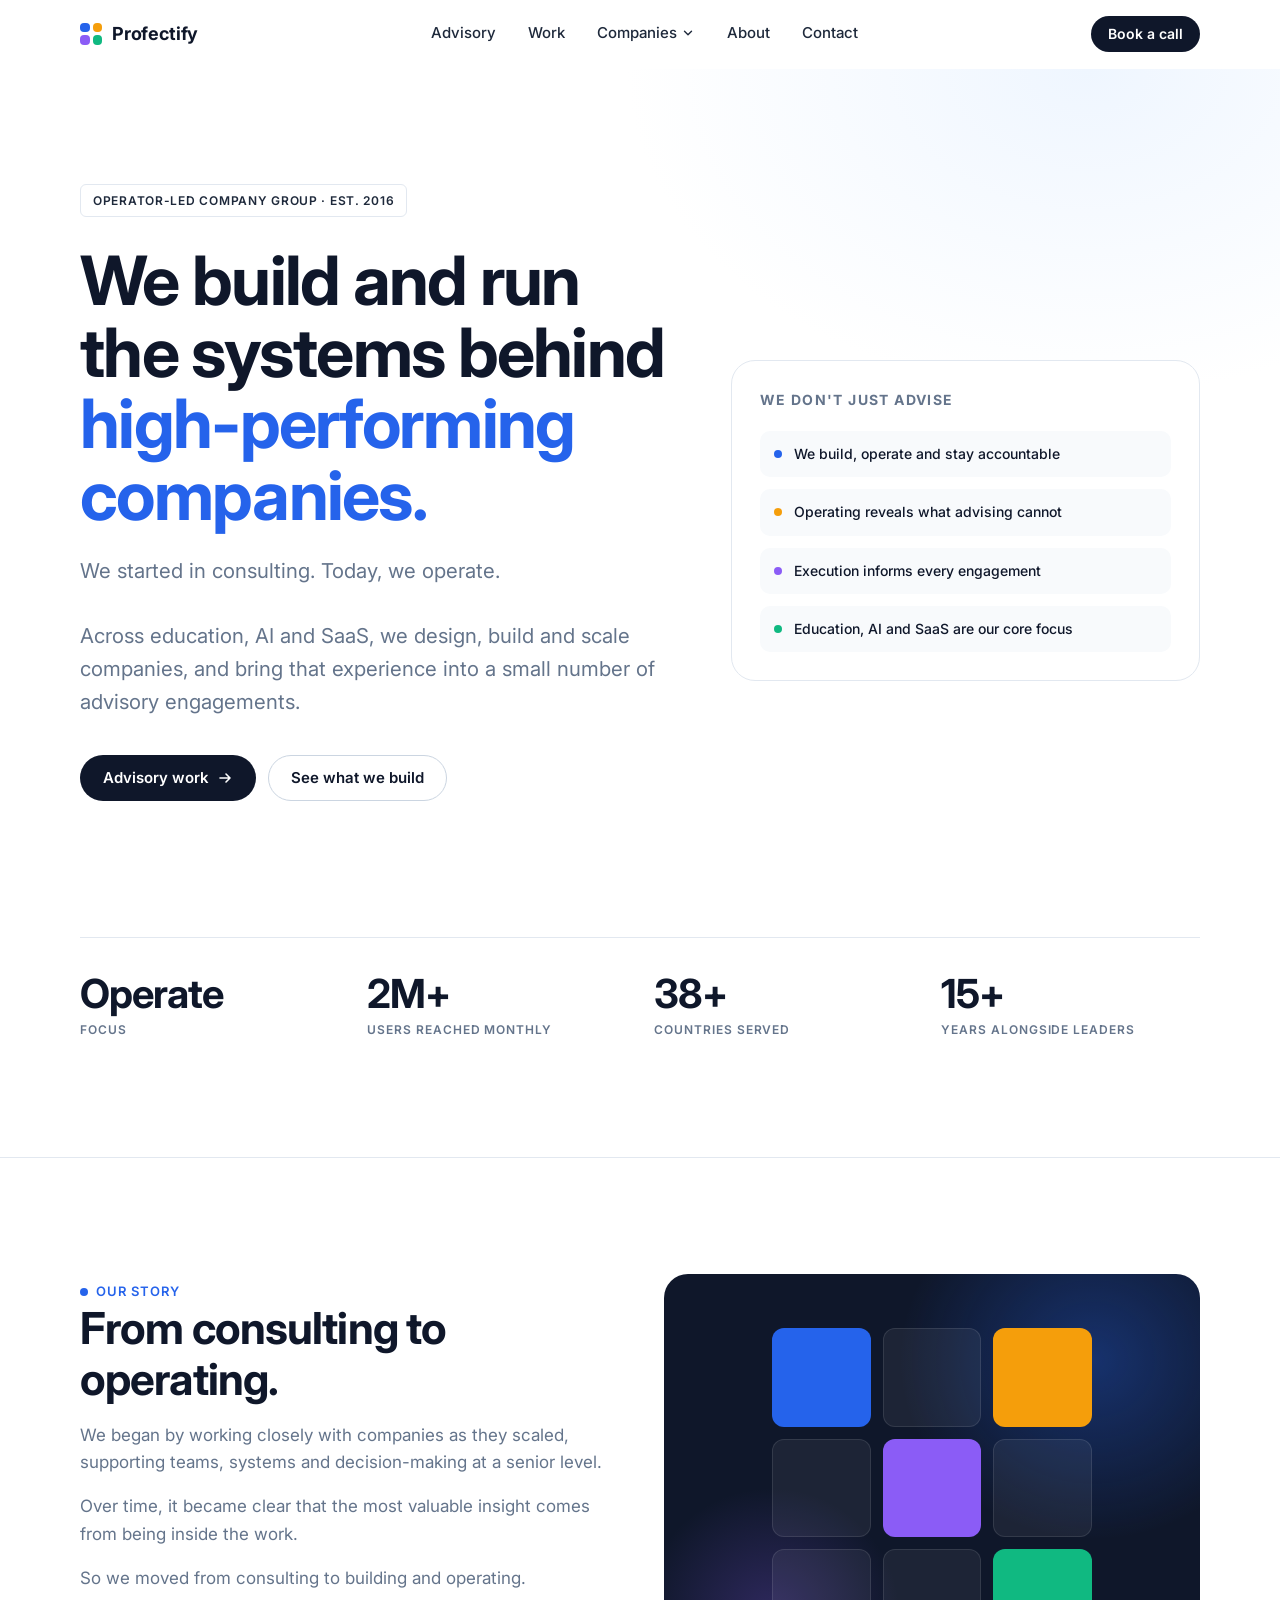
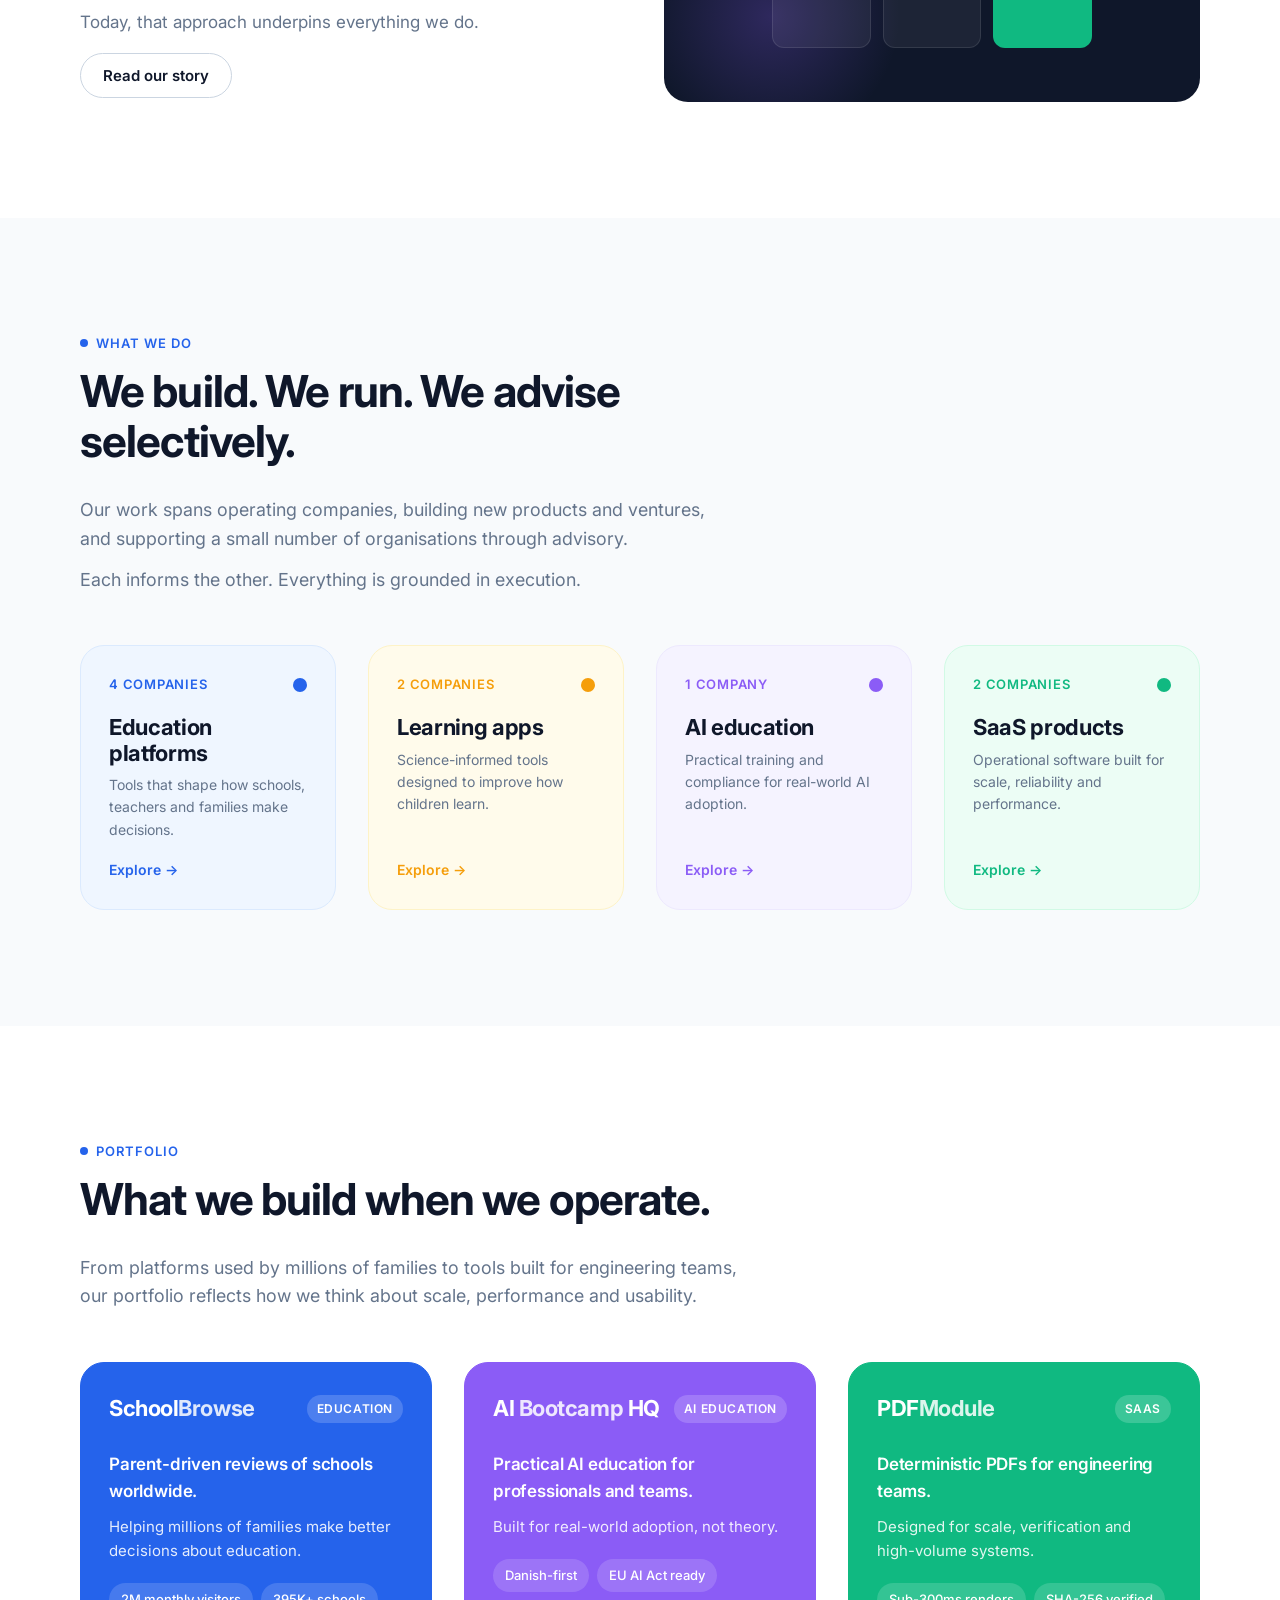
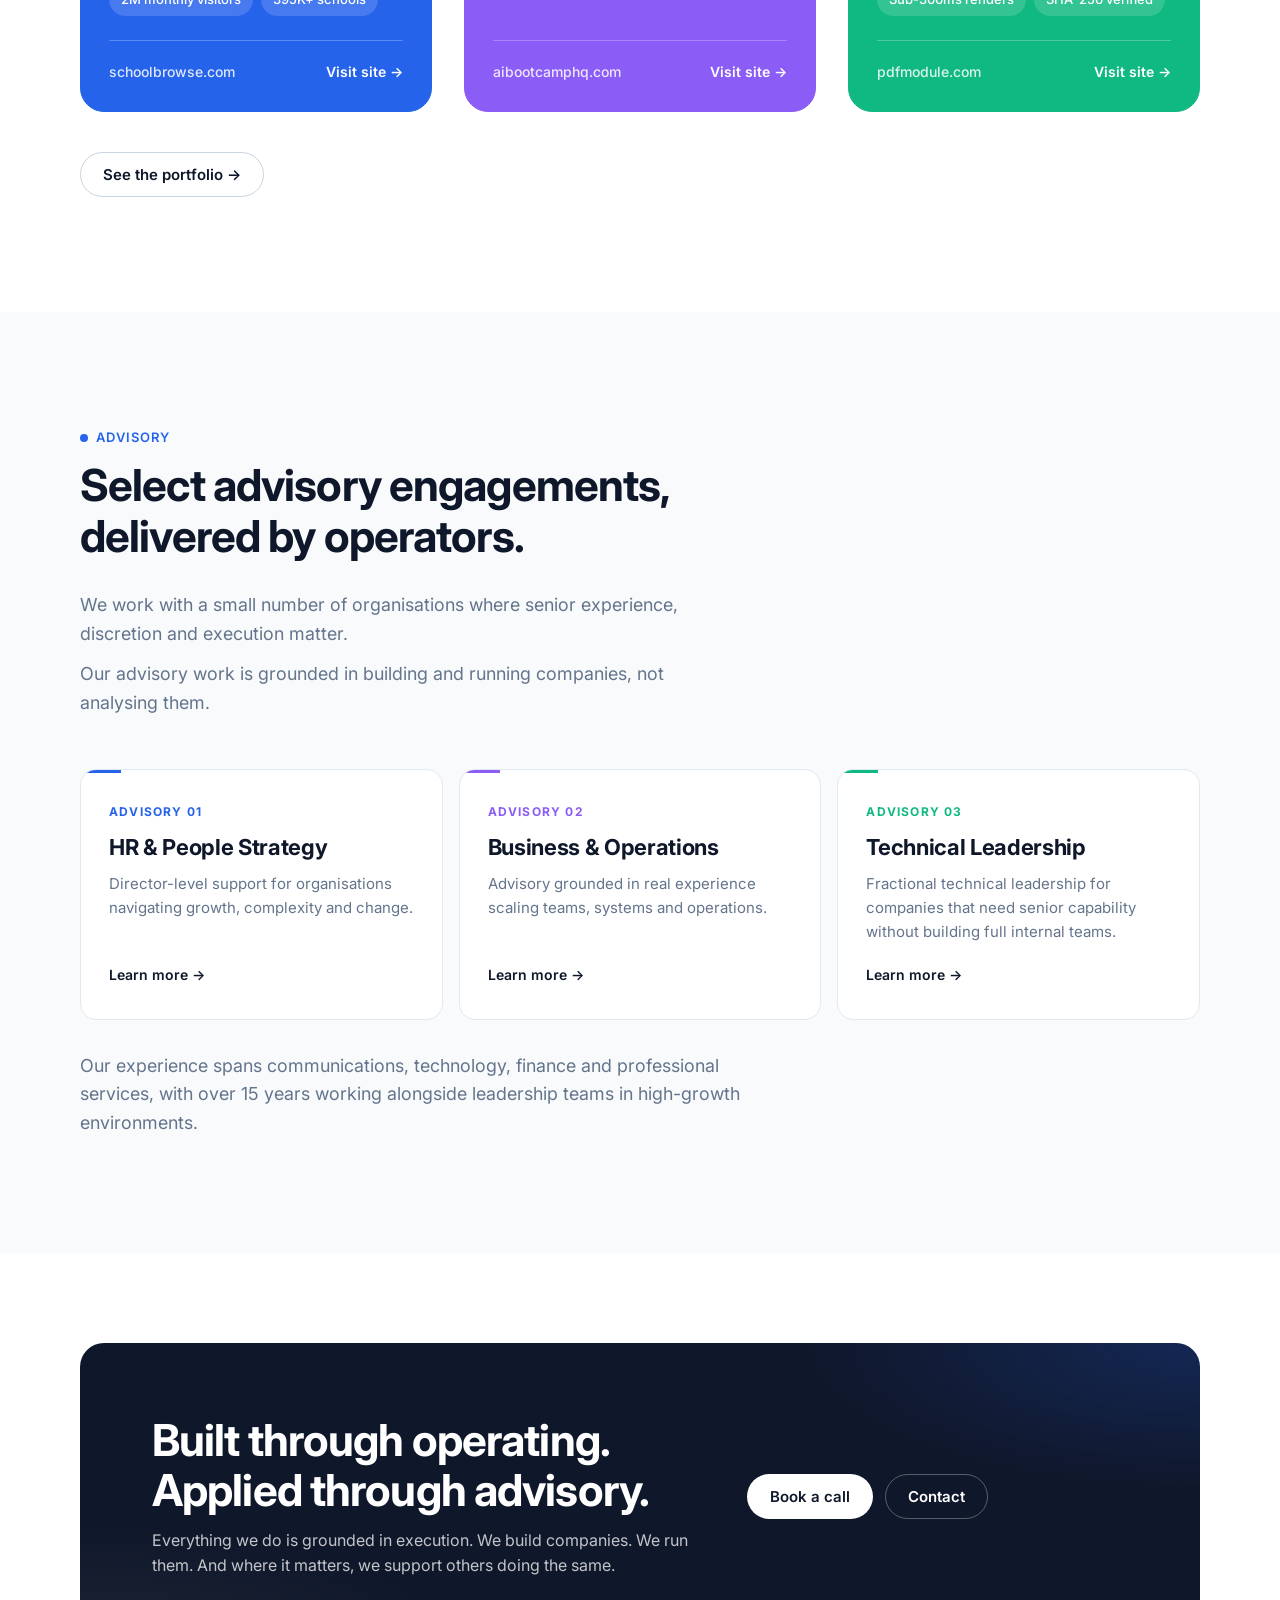
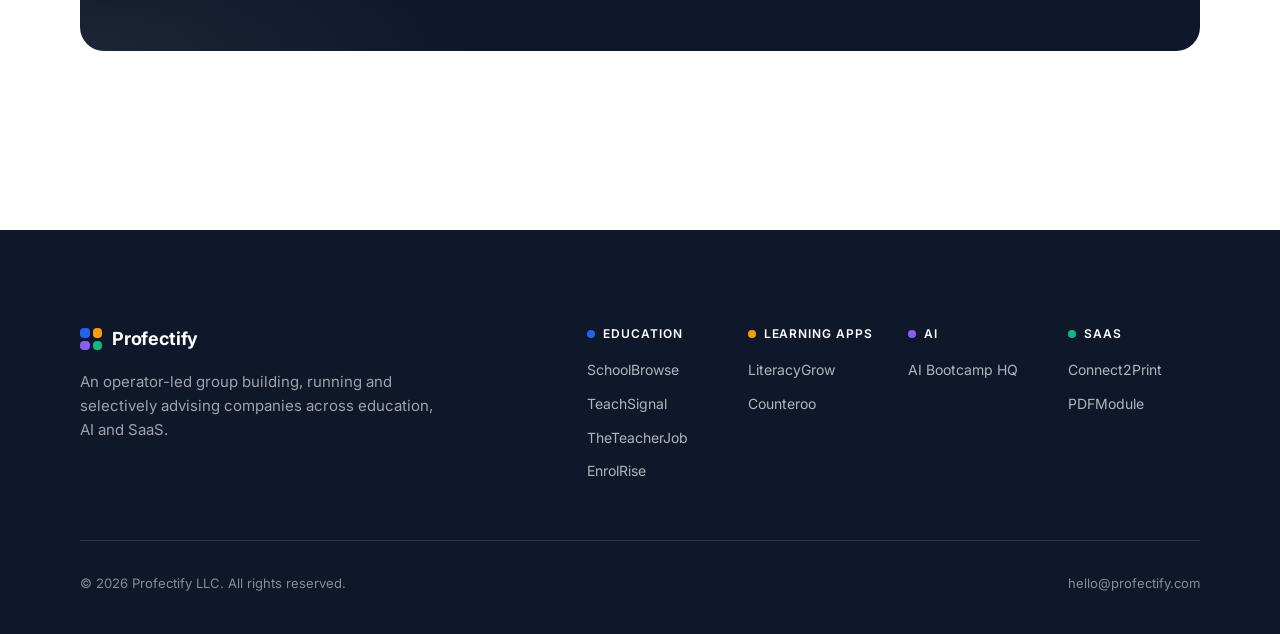
==== commit 075de9c6: "Tighten operator positioning copy" ====
--- a/index.html
+++ b/index.html
@@ -144,7 +144,7 @@
       <div>
         <span class="hero__kicker">Operator-led company group · Est. 2016</span>
         <h1 class="hero__title">We build and run the systems behind <em>high-performing companies.</em></h1>
-        <p class="hero__lede">We started in consulting. Today, we operate. Across education, AI and SaaS, we design, build and scale companies, and bring that experience into a small number of advisory engagements.</p>
+        <p class="hero__lede">We started in consulting. Today, we operate.<br><br>Across education, AI and SaaS, we design, build and scale companies, and bring that experience into a small number of advisory engagements.</p>
         <div class="hero__ctas">
           <a class="btn btn--primary" href="services.html">
             Advisory work
@@ -157,15 +157,15 @@
         <p class="split-hero__side-title">We don't just advise</p>
         <ul class="split-hero__side-list">
           <li><span class="dot" aria-hidden="true"></span>We build, operate and stay accountable</li>
-          <li><span class="dot" aria-hidden="true"></span>Operating reveals what consulting never can</li>
-          <li><span class="dot" aria-hidden="true"></span>Execution informs every advisory engagement</li>
-          <li><span class="dot" aria-hidden="true"></span>Education, AI and SaaS are our core arenas</li>
+          <li><span class="dot" aria-hidden="true"></span>Operating reveals what advising cannot</li>
+          <li><span class="dot" aria-hidden="true"></span>Execution informs every engagement</li>
+          <li><span class="dot" aria-hidden="true"></span>Education, AI and SaaS are our core focus</li>
         </ul>
       </aside>
     </div>
     <dl class="stats reveal" style="margin-top: clamp(48px, 7vw, 80px);">
       <div class="stat"><dt class="stat__label">Focus</dt><dd class="stat__value">Operate</dd></div>
-      <div class="stat"><dt class="stat__label">Monthly visitors</dt><dd class="stat__value">2M+</dd></div>
+      <div class="stat"><dt class="stat__label">Users reached monthly</dt><dd class="stat__value">2M+</dd></div>
       <div class="stat"><dt class="stat__label">Countries served</dt><dd class="stat__value">38+</dd></div>
       <div class="stat"><dt class="stat__label">Years alongside leaders</dt><dd class="stat__value">15+</dd></div>
     </dl>
@@ -180,8 +180,9 @@
         <span class="eyebrow">Our story</span>
         <h2>From consulting to operating.</h2>
         <p>We began by working closely with companies as they scaled, supporting teams, systems and decision-making at a senior level.</p>
-        <p>Over time, a pattern became clear. The most valuable insight didn't come from advising. It came from being inside the work.</p>
-        <p>So we moved from consulting to building and operating. Today, we apply that same approach across everything we do.</p>
+        <p>Over time, it became clear that the most valuable insight comes from being inside the work.</p>
+        <p>So we moved from consulting to building and operating.</p>
+        <p>Today, that approach underpins everything we do.</p>
         <a class="btn btn--ghost" href="about.html">Read our story</a>
       </div>
       <div class="story__visual reveal" aria-hidden="true">
@@ -201,7 +202,8 @@
     <header class="pillars__header reveal">
       <span class="eyebrow">What we do</span>
       <h2 class="section-title">We build. We run. We advise selectively.</h2>
-      <p class="section-lede">Our work sits across operating companies, building new products and ventures, and supporting a small number of organisations through advisory work. Each informs the other. Everything is grounded in real execution.</p>
+      <p class="section-lede">Our work spans operating companies, building new products and ventures, and supporting a small number of organisations through advisory.</p>
+      <p class="section-lede">Each informs the other. Everything is grounded in execution.</p>
     </header>
     <div class="grid grid-4">
       <a class="pillar-card pillar-card--edu reveal" href="work.html#education">
@@ -210,7 +212,7 @@
           <span class="pillar-card__dot" aria-hidden="true"></span>
         </div>
         <h3 class="pillar-card__title">Education platforms</h3>
-        <p class="pillar-card__desc">Tools that support how schools, teachers and families make decisions.</p>
+        <p class="pillar-card__desc">Tools that shape how schools, teachers and families make decisions.</p>
         <span class="pillar-card__arrow">Explore →</span>
       </a>
       <a class="pillar-card pillar-card--kids reveal" href="work.html#apps">
@@ -249,7 +251,7 @@
   <div class="container">
     <header class="pillars__header reveal">
       <span class="eyebrow">Portfolio</span>
-      <h2 class="section-title">A snapshot of what we build when we operate, not just advise.</h2>
+      <h2 class="section-title">What we build when we operate.</h2>
       <p class="section-lede">From platforms used by millions of families to tools built for engineering teams, our portfolio reflects how we think about scale, performance and usability.</p>
     </header>
     <div class="grid grid-3">
@@ -314,7 +316,8 @@
     <header class="pillars__header reveal">
       <span class="eyebrow">Advisory</span>
       <h2 class="section-title">Select advisory engagements, delivered by operators.</h2>
-      <p class="section-lede">We work with a small number of organisations where senior experience, discretion and practical execution matter. Our advisory work is grounded in building and running companies, not just analysing them.</p>
+      <p class="section-lede">We work with a small number of organisations where senior experience, discretion and execution matter.</p>
+      <p class="section-lede">Our advisory work is grounded in building and running companies, not analysing them.</p>
     </header>
     <div class="home-services reveal">
       <a class="home-service home-service--hr" href="services.html#hr">
@@ -326,17 +329,17 @@
       <a class="home-service home-service--biz" href="services.html#business">
         <div class="home-service__label">Advisory 02</div>
         <h3 class="home-service__title">Business &amp; Operations</h3>
-        <p class="home-service__desc">Operating-focused advisory built on real experience scaling teams, systems and processes.</p>
+        <p class="home-service__desc">Advisory grounded in real experience scaling teams, systems and operations.</p>
         <span class="home-service__more">Learn more →</span>
       </a>
       <a class="home-service home-service--cto" href="services.html#cto">
         <div class="home-service__label">Advisory 03</div>
         <h3 class="home-service__title">Technical Leadership</h3>
-        <p class="home-service__desc">Fractional CTO support for companies that need senior capability without building full internal teams.</p>
+        <p class="home-service__desc">Fractional technical leadership for companies that need senior capability without building full internal teams.</p>
         <span class="home-service__more">Learn more →</span>
       </a>
     </div>
-    <p class="section-lede" style="margin-top: 32px;">Our experience spans communications, technology, finance and professional services, with over 15 years spent working alongside leadership teams in high-growth environments.</p>
+    <p class="section-lede" style="margin-top: 32px;">Our experience spans communications, technology, finance and professional services, with over 15 years working alongside leadership teams in high-growth environments.</p>
   </div>
 </section>
 
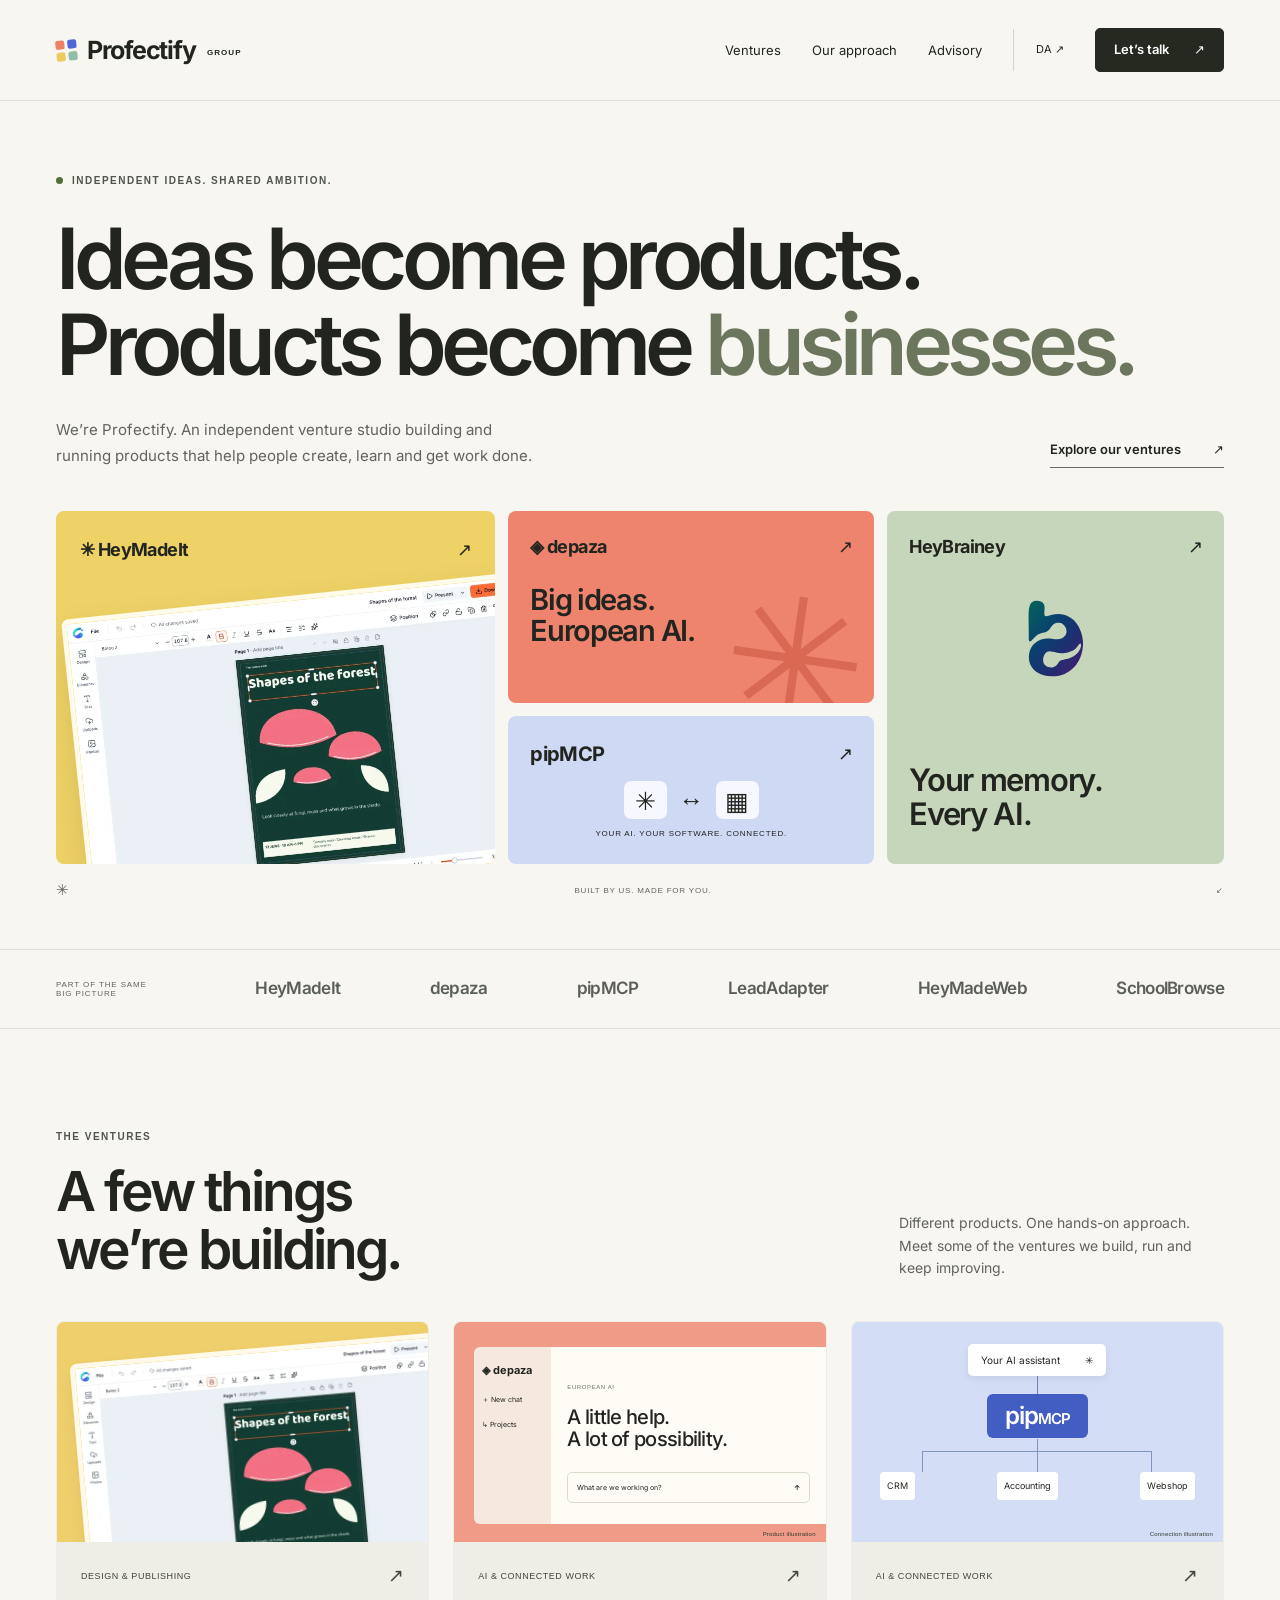
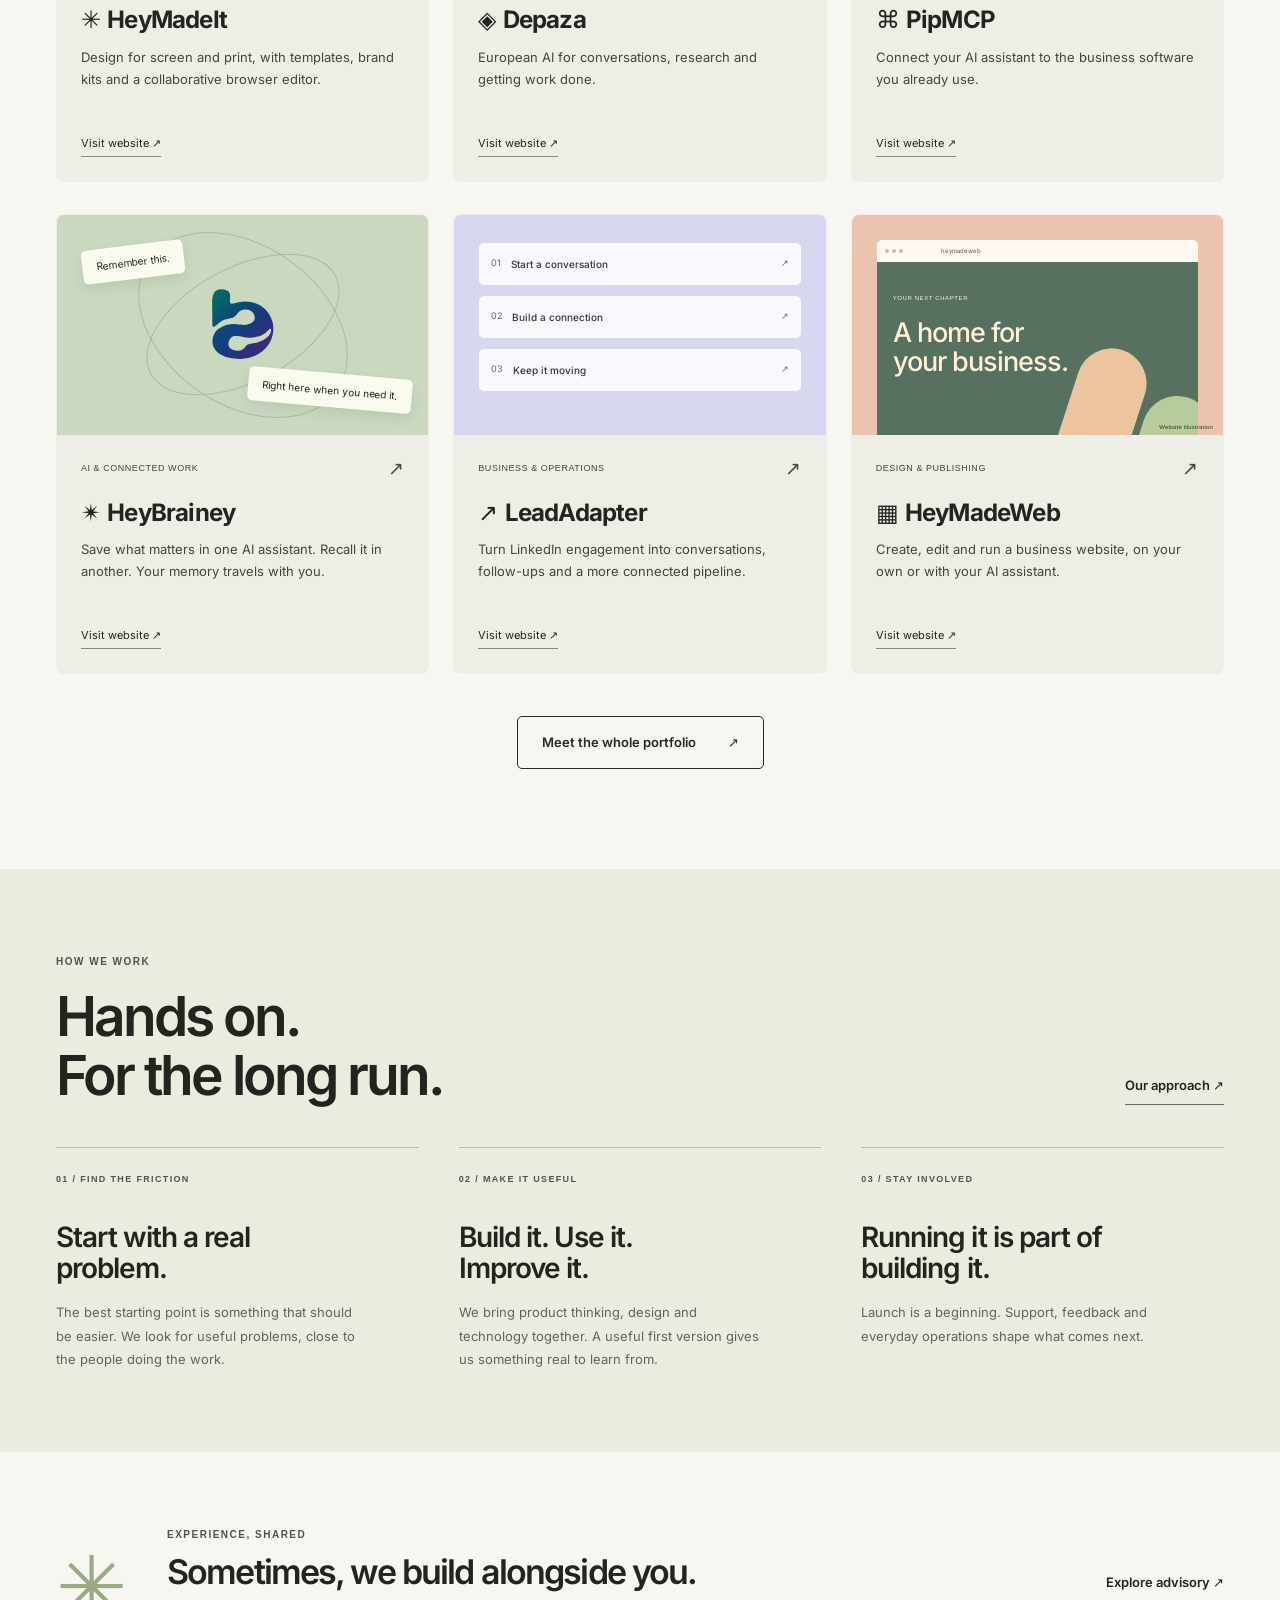
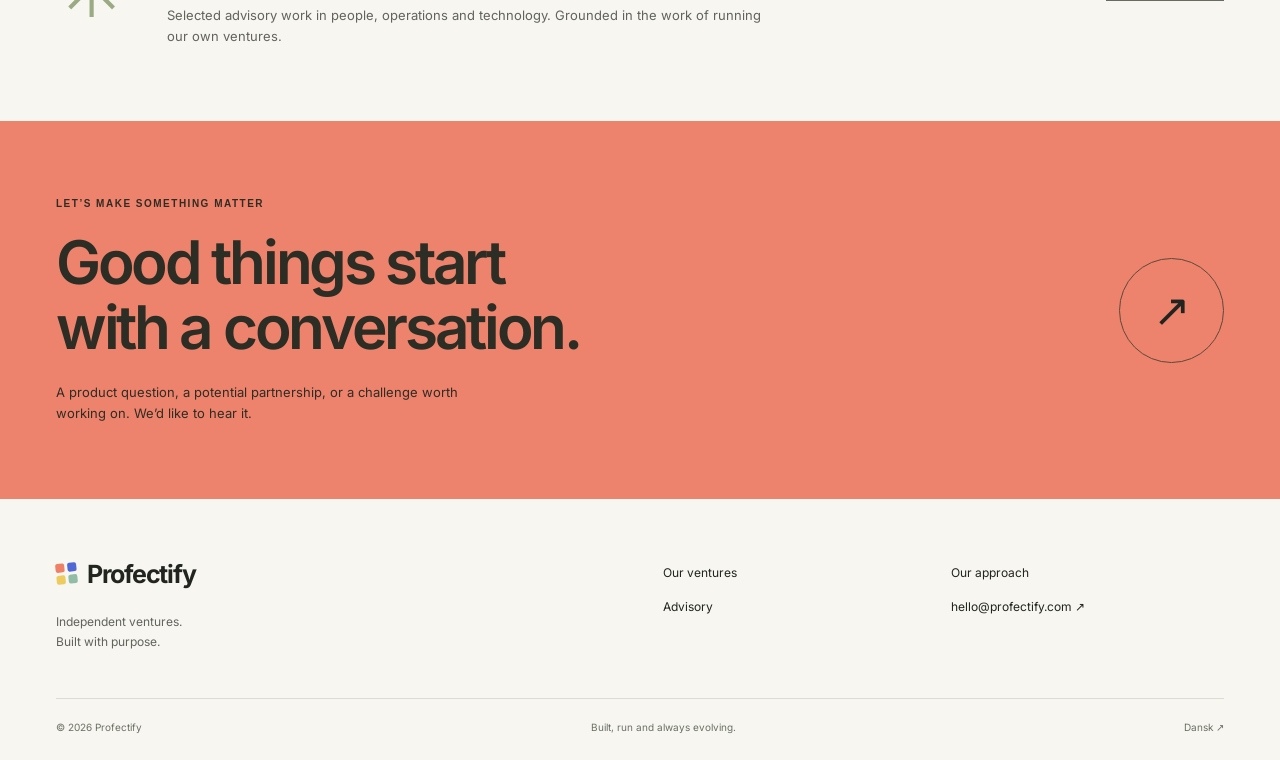
==== commit f820a9a7: "Build bilingual venture studio website for local review" ====
--- a/index.html
+++ b/index.html
@@ -3,414 +3,374 @@
 <head>
 <meta charset="utf-8">
 <meta name="viewport" content="width=device-width, initial-scale=1">
-<title>Profectify — We build and run high-performing companies</title>
-<meta name="description" content="Profectify is an operator-led group that builds, runs and selectively advises companies across education, AI and SaaS.">
+<title>Profectify — Independent ventures. Built with purpose.</title>
+<meta name="description" content="We’re Profectify. An independent venture studio building and running products that help people create, learn and get work done.">
 <link rel="canonical" href="https://profectify.com/">
+<link rel="alternate" hreflang="en" href="https://profectify.com/index.html">
+<link rel="alternate" hreflang="da" href="https://profectify.com/da/index.html">
+<link rel="alternate" hreflang="x-default" href="https://profectify.com/index.html">
 <meta property="og:type" content="website">
-<meta property="og:title" content="Profectify — Operator-led company group">
-<meta property="og:description" content="An operator-led group building, running and selectively advising companies across education, AI and SaaS.">
+<meta property="og:title" content="Profectify — Independent ventures. Built with purpose.">
+<meta property="og:description" content="We’re Profectify. An independent venture studio building and running products that help people create, learn and get work done.">
 <meta property="og:url" content="https://profectify.com/">
+<meta property="og:image" content="https://profectify.com/assets/img/social-card.png">
+<meta property="og:locale" content="en_GB">
 <meta name="twitter:card" content="summary_large_image">
-<link rel="preconnect" href="https://fonts.googleapis.com">
-<link rel="preconnect" href="https://fonts.gstatic.com" crossorigin>
-<link href="https://fonts.googleapis.com/css2?family=Inter:wght@400;500;600;700;800&display=swap" rel="stylesheet">
-<link rel="stylesheet" href="assets/css/style.css">
-<link rel="icon" href="data:image/svg+xml,%3Csvg xmlns='http://www.w3.org/2000/svg' viewBox='0 0 32 32'%3E%3Crect x='2' y='2' width='13' height='13' rx='3' fill='%232563eb'/%3E%3Crect x='17' y='2' width='13' height='13' rx='3' fill='%23f59e0b'/%3E%3Crect x='2' y='17' width='13' height='13' rx='3' fill='%238b5cf6'/%3E%3Crect x='17' y='17' width='13' height='13' rx='3' fill='%2310b981'/%3E%3C/svg%3E">
+<link rel="icon" href="/assets/img/favicon.svg" type="image/svg+xml">
+<link rel="stylesheet" href="/assets/css/style.css">
+<script src="/assets/js/main.js" defer>
+</script>
+<noscript>
+<style>@media(max-width:900px){.nav{height:auto;flex-wrap:wrap;padding-top:20px;padding-bottom:20px}.nav nav{display:flex;position:static;box-shadow:none;padding:10px 0;width:100%}.menu-toggle{display:none}}</style>
+</noscript>
 </head>
 <body>
-
-<header class="nav">
-  <div class="container nav__inner">
-    <a class="brand" href="index.html" aria-label="Profectify home">
-      <span class="brand__mark" aria-hidden="true"><span></span><span></span><span></span><span></span></span>
-      <span>Profectify</span>
-    </a>
-    <nav class="nav__links" aria-label="Primary">
-      <a href="services.html">Advisory</a>
-      <a href="work.html">Work</a>
-      <div class="company-menu" data-company-menu>
-        <button class="company-menu__trigger" type="button" data-company-toggle aria-expanded="false" aria-controls="company-menu-panel">
-          Companies
-          <svg class="company-menu__chevron" viewBox="0 0 16 16" fill="none" aria-hidden="true"><path d="M4 6l4 4 4-4" stroke="currentColor" stroke-width="1.6" stroke-linecap="round" stroke-linejoin="round"/></svg>
-        </button>
-        <div class="company-menu__panel" id="company-menu-panel" data-company-panel>
-          <div class="company-menu__intro">
-            <span>Profectify group</span>
-            <strong>Jump directly to a company.</strong>
-          </div>
-          <div class="company-menu__grid">
-          <a class="company-link company-link--edu" href="https://schoolbrowse.com/" target="_blank" rel="noopener">
-            <span class="company-link__mark" aria-hidden="true"></span>
-            <span><strong>SchoolBrowse</strong><small>Parent school reviews</small></span>
-          </a>
-          <a class="company-link company-link--edu" href="https://teachsignal.com/" target="_blank" rel="noopener">
-            <span class="company-link__mark" aria-hidden="true"></span>
-            <span><strong>TeachSignal</strong><small>Teacher retention intelligence</small></span>
-          </a>
-          <a class="company-link company-link--edu" href="https://theteacherjob.com/" target="_blank" rel="noopener">
-            <span class="company-link__mark" aria-hidden="true"></span>
-            <span><strong>TheTeacherJob</strong><small>International teaching roles</small></span>
-          </a>
-          <a class="company-link company-link--edu" href="https://enrolrise.com/" target="_blank" rel="noopener">
-            <span class="company-link__mark" aria-hidden="true"></span>
-            <span><strong>EnrolRise</strong><small>Enrollment growth for schools</small></span>
-          </a>
-          <a class="company-link company-link--kids" href="https://literacygrow.com/" target="_blank" rel="noopener">
-            <span class="company-link__mark" aria-hidden="true"></span>
-            <span><strong>LiteracyGrow</strong><small>Science-based phonics</small></span>
-          </a>
-          <a class="company-link company-link--kids" href="https://counteroo.com/" target="_blank" rel="noopener">
-            <span class="company-link__mark" aria-hidden="true"></span>
-            <span><strong>Counteroo</strong><small>Singapore maths for kids</small></span>
-          </a>
-          <a class="company-link company-link--ai" href="https://aibootcamphq.com/dk" target="_blank" rel="noopener">
-            <span class="company-link__mark" aria-hidden="true"></span>
-            <span><strong>AI Bootcamp HQ</strong><small>Practical AI education</small></span>
-          </a>
-          <a class="company-link company-link--saas" href="https://connect2print.com/" target="_blank" rel="noopener">
-            <span class="company-link__mark" aria-hidden="true"></span>
-            <span><strong>Connect2Print</strong><small>Print shop automation</small></span>
-          </a>
-          <a class="company-link company-link--saas" href="https://pdfmodule.com/" target="_blank" rel="noopener">
-            <span class="company-link__mark" aria-hidden="true"></span>
-            <span><strong>PDFModule</strong><small>Deterministic PDF API</small></span>
-          </a>
-          </div>
-          <a class="company-menu__all" href="work.html">View full portfolio -></a>
-        </div>
-      </div>
-      <a href="about.html">About</a>
-      <a href="contact.html">Contact</a>
-    </nav>
-    <a class="btn btn--primary btn--sm nav__cta" href="contact.html">Book a call</a>
-    <button class="nav__toggle" aria-label="Toggle menu" aria-expanded="false"><span></span></button>
-  </div>
-  <div class="container nav__mobile">
-    <a href="services.html">Advisory</a>
-    <a href="work.html">Work</a>
-    <details class="mobile-companies">
-      <summary>Companies</summary>
-      <div class="mobile-companies__list">
-      <a class="mobile-company mobile-company--edu" href="https://schoolbrowse.com/" target="_blank" rel="noopener">
-        <span>SchoolBrowse</span>
-        <small>Parent school reviews</small>
-      </a>
-      <a class="mobile-company mobile-company--edu" href="https://teachsignal.com/" target="_blank" rel="noopener">
-        <span>TeachSignal</span>
-        <small>Teacher retention intelligence</small>
-      </a>
-      <a class="mobile-company mobile-company--edu" href="https://theteacherjob.com/" target="_blank" rel="noopener">
-        <span>TheTeacherJob</span>
-        <small>International teaching roles</small>
-      </a>
-      <a class="mobile-company mobile-company--edu" href="https://enrolrise.com/" target="_blank" rel="noopener">
-        <span>EnrolRise</span>
-        <small>Enrollment growth for schools</small>
-      </a>
-      <a class="mobile-company mobile-company--kids" href="https://literacygrow.com/" target="_blank" rel="noopener">
-        <span>LiteracyGrow</span>
-        <small>Science-based phonics</small>
-      </a>
-      <a class="mobile-company mobile-company--kids" href="https://counteroo.com/" target="_blank" rel="noopener">
-        <span>Counteroo</span>
-        <small>Singapore maths for kids</small>
-      </a>
-      <a class="mobile-company mobile-company--ai" href="https://aibootcamphq.com/dk" target="_blank" rel="noopener">
-        <span>AI Bootcamp HQ</span>
-        <small>Practical AI education</small>
-      </a>
-      <a class="mobile-company mobile-company--saas" href="https://connect2print.com/" target="_blank" rel="noopener">
-        <span>Connect2Print</span>
-        <small>Print shop automation</small>
-      </a>
-      <a class="mobile-company mobile-company--saas" href="https://pdfmodule.com/" target="_blank" rel="noopener">
-        <span>PDFModule</span>
-        <small>Deterministic PDF API</small>
-      </a>
-      </div>
-    </details>
-    <a href="about.html">About</a>
-    <a href="contact.html">Contact</a>
-  </div>
+<a class="skip" href="#main">Skip to content</a>
+<header class="site-header">
+<div class="wrap nav">
+<a class="brand" href="/index.html" aria-label="Profectify">
+<span class="brand-mark" aria-hidden="true">
+<i>
+</i>
+<i>
+</i>
+<i>
+</i>
+<i>
+</i>
+</span>Profectify<span class="brand-group">GROUP</span>
+</a>
+<button class="menu-toggle" aria-expanded="false" aria-controls="navigation">Menu <span>☰</span>
+</button>
+<nav id="navigation" aria-label="Main navigation">
+<a href="/work.html">Ventures</a>
+<a href="/about.html">Our approach</a>
+<a href="/services.html">Advisory</a>
+<a class="language" href="/da/index.html" lang="da" hreflang="da" aria-label="Skift til dansk">DA ↗</a>
+<a class="button small" href="/contact.html">Let’s talk <span>↗</span>
+</a>
+</nav>
+</div>
 </header>
-
-<main>
-
-<!-- Hero -->
-<section class="hero">
-  <div class="hero__bg" aria-hidden="true"></div>
-  <div class="container">
-    <div class="split-hero">
-      <div>
-        <span class="hero__kicker">Operator-led company group · Est. 2016</span>
-        <h1 class="hero__title">We build and run the systems behind <em>high-performing companies.</em></h1>
-        <p class="hero__lede">We started in consulting. Today, we operate.<br><br>Across education, AI and SaaS, we design, build and scale companies, and bring that experience into a small number of advisory engagements.</p>
-        <div class="hero__ctas">
-          <a class="btn btn--primary" href="services.html">
-            Advisory work
-            <svg class="btn__arrow" viewBox="0 0 16 16" fill="none" aria-hidden="true"><path d="M3 8h10m0 0l-4-4m4 4l-4 4" stroke="currentColor" stroke-width="1.6" stroke-linecap="round" stroke-linejoin="round"/></svg>
-          </a>
-          <a class="btn btn--ghost" href="work.html">See what we build</a>
-        </div>
-      </div>
-      <aside class="split-hero__side reveal">
-        <p class="split-hero__side-title">We don't just advise</p>
-        <ul class="split-hero__side-list">
-          <li><span class="dot" aria-hidden="true"></span>We build, operate and stay accountable</li>
-          <li><span class="dot" aria-hidden="true"></span>Operating reveals what advising cannot</li>
-          <li><span class="dot" aria-hidden="true"></span>Execution informs every engagement</li>
-          <li><span class="dot" aria-hidden="true"></span>Education, AI and SaaS are our core focus</li>
-        </ul>
-      </aside>
-    </div>
-    <dl class="stats reveal" style="margin-top: clamp(48px, 7vw, 80px);">
-      <div class="stat"><dt class="stat__label">Focus</dt><dd class="stat__value">Operate</dd></div>
-      <div class="stat"><dt class="stat__label">Users reached monthly</dt><dd class="stat__value">2M+</dd></div>
-      <div class="stat"><dt class="stat__label">Countries served</dt><dd class="stat__value">38+</dd></div>
-      <div class="stat"><dt class="stat__label">Years alongside leaders</dt><dd class="stat__value">15+</dd></div>
-    </dl>
-  </div>
-</section>
-
-<!-- Our story -->
-<section class="section">
-  <div class="container">
-    <div class="story">
-      <div class="story__text reveal">
-        <span class="eyebrow">Our story</span>
-        <h2>From consulting to operating.</h2>
-        <p>We began by working closely with companies as they scaled, supporting teams, systems and decision-making at a senior level.</p>
-        <p>Over time, it became clear that the most valuable insight comes from being inside the work.</p>
-        <p>So we moved from consulting to building and operating.</p>
-        <p>Today, that approach underpins everything we do.</p>
-        <a class="btn btn--ghost" href="about.html">Read our story</a>
-      </div>
-      <div class="story__visual reveal" aria-hidden="true">
-        <div class="story__visual-grid">
-          <span></span><span></span><span></span>
-          <span></span><span></span><span></span>
-          <span></span><span></span><span></span>
-        </div>
-      </div>
-    </div>
-  </div>
-</section>
-
-<!-- Operator group -->
-<section class="section section--muted">
-  <div class="container">
-    <header class="pillars__header reveal">
-      <span class="eyebrow">What we do</span>
-      <h2 class="section-title">We build. We run. We advise selectively.</h2>
-      <p class="section-lede">Our work spans operating companies, building new products and ventures, and supporting a small number of organisations through advisory.</p>
-      <p class="section-lede">Each informs the other. Everything is grounded in execution.</p>
-    </header>
-    <div class="grid grid-4">
-      <a class="pillar-card pillar-card--edu reveal" href="work.html#education">
-        <div class="pillar-card__top">
-          <span class="pillar-card__count">4 companies</span>
-          <span class="pillar-card__dot" aria-hidden="true"></span>
-        </div>
-        <h3 class="pillar-card__title">Education platforms</h3>
-        <p class="pillar-card__desc">Tools that shape how schools, teachers and families make decisions.</p>
-        <span class="pillar-card__arrow">Explore →</span>
-      </a>
-      <a class="pillar-card pillar-card--kids reveal" href="work.html#apps">
-        <div class="pillar-card__top">
-          <span class="pillar-card__count">2 companies</span>
-          <span class="pillar-card__dot" aria-hidden="true"></span>
-        </div>
-        <h3 class="pillar-card__title">Learning apps</h3>
-        <p class="pillar-card__desc">Science-informed tools designed to improve how children learn.</p>
-        <span class="pillar-card__arrow">Explore →</span>
-      </a>
-      <a class="pillar-card pillar-card--ai reveal" href="work.html#ai">
-        <div class="pillar-card__top">
-          <span class="pillar-card__count">1 company</span>
-          <span class="pillar-card__dot" aria-hidden="true"></span>
-        </div>
-        <h3 class="pillar-card__title">AI education</h3>
-        <p class="pillar-card__desc">Practical training and compliance for real-world AI adoption.</p>
-        <span class="pillar-card__arrow">Explore →</span>
-      </a>
-      <a class="pillar-card pillar-card--saas reveal" href="work.html#saas">
-        <div class="pillar-card__top">
-          <span class="pillar-card__count">2 companies</span>
-          <span class="pillar-card__dot" aria-hidden="true"></span>
-        </div>
-        <h3 class="pillar-card__title">SaaS products</h3>
-        <p class="pillar-card__desc">Operational software built for scale, reliability and performance.</p>
-        <span class="pillar-card__arrow">Explore →</span>
-      </a>
-    </div>
-  </div>
-</section>
-
-<!-- Featured brands -->
-<section class="section">
-  <div class="container">
-    <header class="pillars__header reveal">
-      <span class="eyebrow">Portfolio</span>
-      <h2 class="section-title">What we build when we operate.</h2>
-      <p class="section-lede">From platforms used by millions of families to tools built for engineering teams, our portfolio reflects how we think about scale, performance and usability.</p>
-    </header>
-    <div class="grid grid-3">
-      <a class="brand-card brand-card--featured brand-card--edu reveal" href="https://schoolbrowse.com/" target="_blank" rel="noopener">
-        <div class="brand-card__head">
-          <span class="brand-card__wordmark">School<em>Browse</em></span>
-          <span class="brand-card__tag">Education</span>
-        </div>
-        <p class="brand-card__tagline">Parent-driven reviews of schools worldwide.</p>
-        <p class="brand-card__desc">Helping millions of families make better decisions about education.</p>
-        <div class="brand-card__metrics">
-          <span class="metric">2M monthly visitors</span>
-          <span class="metric">395K+ schools</span>
-        </div>
-        <div class="brand-card__foot">
-          <span class="brand-card__domain">schoolbrowse.com</span>
-          <span class="brand-card__link">Visit site →</span>
-        </div>
-      </a>
-      <a class="brand-card brand-card--featured brand-card--ai reveal" href="https://aibootcamphq.com/dk" target="_blank" rel="noopener">
-        <div class="brand-card__head">
-          <span class="brand-card__wordmark">AI <em>Bootcamp</em> HQ</span>
-          <span class="brand-card__tag">AI education</span>
-        </div>
-        <p class="brand-card__tagline">Practical AI education for professionals and teams.</p>
-        <p class="brand-card__desc">Built for real-world adoption, not theory.</p>
-        <div class="brand-card__metrics">
-          <span class="metric">Danish-first</span>
-          <span class="metric">EU AI Act ready</span>
-        </div>
-        <div class="brand-card__foot">
-          <span class="brand-card__domain">aibootcamphq.com</span>
-          <span class="brand-card__link">Visit site →</span>
-        </div>
-      </a>
-      <a class="brand-card brand-card--featured brand-card--saas reveal" href="https://pdfmodule.com/" target="_blank" rel="noopener">
-        <div class="brand-card__head">
-          <span class="brand-card__wordmark">PDF<em>Module</em></span>
-          <span class="brand-card__tag">SaaS</span>
-        </div>
-        <p class="brand-card__tagline">Deterministic PDFs for engineering teams.</p>
-        <p class="brand-card__desc">Designed for scale, verification and high-volume systems.</p>
-        <div class="brand-card__metrics">
-          <span class="metric">Sub-300ms renders</span>
-          <span class="metric">SHA-256 verified</span>
-        </div>
-        <div class="brand-card__foot">
-          <span class="brand-card__domain">pdfmodule.com</span>
-          <span class="brand-card__link">Visit site →</span>
-        </div>
-      </a>
-    </div>
-    <div style="margin-top: 40px;">
-      <a class="btn btn--ghost" href="work.html">See the portfolio →</a>
-    </div>
-  </div>
-</section>
-
-<!-- Advisory -->
-<section class="section section--muted">
-  <div class="container">
-    <header class="pillars__header reveal">
-      <span class="eyebrow">Advisory</span>
-      <h2 class="section-title">Select advisory engagements, delivered by operators.</h2>
-      <p class="section-lede">We work with a small number of organisations where senior experience, discretion and execution matter.</p>
-      <p class="section-lede">Our advisory work is grounded in building and running companies, not analysing them.</p>
-    </header>
-    <div class="home-services reveal">
-      <a class="home-service home-service--hr" href="services.html#hr">
-        <div class="home-service__label">Advisory 01</div>
-        <h3 class="home-service__title">HR &amp; People Strategy</h3>
-        <p class="home-service__desc">Director-level support for organisations navigating growth, complexity and change.</p>
-        <span class="home-service__more">Learn more →</span>
-      </a>
-      <a class="home-service home-service--biz" href="services.html#business">
-        <div class="home-service__label">Advisory 02</div>
-        <h3 class="home-service__title">Business &amp; Operations</h3>
-        <p class="home-service__desc">Advisory grounded in real experience scaling teams, systems and operations.</p>
-        <span class="home-service__more">Learn more →</span>
-      </a>
-      <a class="home-service home-service--cto" href="services.html#cto">
-        <div class="home-service__label">Advisory 03</div>
-        <h3 class="home-service__title">Technical Leadership</h3>
-        <p class="home-service__desc">Fractional technical leadership for companies that need senior capability without building full internal teams.</p>
-        <span class="home-service__more">Learn more →</span>
-      </a>
-    </div>
-    <p class="section-lede" style="margin-top: 32px;">Our experience spans communications, technology, finance and professional services, with over 15 years working alongside leadership teams in high-growth environments.</p>
-  </div>
-</section>
-
-<!-- CTA -->
-<section class="section--tight">
-  <div class="container">
-    <div class="cta-band reveal">
-      <div>
-        <h2>Built through operating. Applied through advisory.</h2>
-        <p>Everything we do is grounded in execution. We build companies. We run them. And where it matters, we support others doing the same.</p>
-      </div>
-      <div class="cta-band__actions">
-        <a class="btn btn--primary" href="contact.html">Book a call</a>
-        <a class="btn btn--ghost" href="contact.html">Contact</a>
-      </div>
-    </div>
-  </div>
-</section>
-
+<main id="main">
+<section class="hero wrap">
+<div class="hero-heading">
+<p class="eyebrow">
+<span class="live-dot">
+</span>INDEPENDENT IDEAS. SHARED AMBITION.</p>
+<h1>Ideas become products.<br>Products become <span>businesses.</span>
+</h1>
+<div class="hero-bottom">
+<p>We’re Profectify. An independent venture studio building and running products that help people create, learn and get work done.</p>
+<a class="text-link" href="/work.html">Explore our ventures <span>↗</span>
+</a>
+</div>
+</div>
+<div class="hero-collage" aria-label="A selection of Profectify products">
+<a class="collage-tile tile-design" href="https://heymadeit.com" target="_blank" rel="noopener">
+<span>✳ HeyMadeIt <b>↗</b>
+</span>
+<img src="/assets/img/heymadeit-editor.webp" width="800" height="450" alt="HeyMadeIt design editor">
+<small>MAKE SOMETHING YOURS</small>
+</a>
+<a class="collage-tile tile-ai" href="https://depaza.eu" target="_blank" rel="noopener">
+<span>◈ depaza <b>↗</b>
+</span>
+<strong>Big ideas.<br>European AI.</strong>
+<div class="spark" aria-hidden="true">✳</div>
+</a>
+<a class="collage-tile tile-connect" href="https://pipmcp.com" target="_blank" rel="noopener">
+<span>pipMCP <b>↗</b>
+</span>
+<div class="connected-icons" aria-hidden="true">
+<i>✳</i>
+<em>↔</em>
+<i>▦</i>
+</div>
+<small>YOUR AI. YOUR SOFTWARE. CONNECTED.</small>
+</a>
+<a class="collage-tile tile-memory" href="https://heybrainey.com" target="_blank" rel="noopener">
+<span>HeyBrainey <b>↗</b>
+</span>
+<img src="/assets/img/heybrainey.svg" width="60" height="80" alt="">
+<strong>Your memory.<br>Every AI.</strong>
+</a>
+<div class="collage-caption">
+<span class="tiny-cross">✳</span>BUILT BY US. MADE FOR YOU.<span>↙</span>
+</div>
+</div>
+</section>
+<div class="brand-strip">
+<div class="wrap">
+<span>PART OF THE SAME BIG PICTURE</span>
+<b>HeyMadeIt</b>
+<b>depaza</b>
+<b>pipMCP</b>
+<b>LeadAdapter</b>
+<b>HeyMadeWeb</b>
+<b>SchoolBrowse</b>
+</div>
+</div>
+<section class="section wrap">
+<div class="section-heading">
+<div>
+<p class="eyebrow">THE VENTURES</p>
+<h2>A few things<br>we’re building.</h2>
+</div>
+<p>Different products. One hands-on approach. Meet some of the ventures we build, run and keep improving.</p>
+</div>
+<div class="featured-grid">
+<article class="venture-card heymadeit" data-category="creative" data-search="heymadeit design for screen and print, with templates, brand kits and a collaborative browser editor.">
+<a href="https://heymadeit.com/en" target="_blank" rel="noopener noreferrer" aria-label="HeyMadeIt — Visit website (opens in a new tab)">
+<div class="product-art editor-art">
+<img src="/assets/img/heymadeit-editor.webp" alt="HeyMadeIt design editor with templates and a multi-page canvas" loading="lazy" width="800" height="450">
+</div>
+<div class="card-info">
+<div class="card-meta">
+<span>Design & publishing</span>
+<span aria-hidden="true">↗</span>
+</div>
+<h3 class="product-wordmark">
+<span class="product-symbol" aria-hidden="true">✳</span>
+<span>HeyMadeIt</span>
+</h3>
+<p>Design for screen and print, with templates, brand kits and a collaborative browser editor.</p>
+<span class="visit-label">Visit website ↗</span>
+</div>
+</a>
+</article>
+<article class="venture-card depaza" data-category="ai" data-search="depaza european ai for conversations, research and getting work done.">
+<a href="https://depaza.eu" target="_blank" rel="noopener noreferrer" aria-label="Depaza — Visit website (opens in a new tab)">
+<div class="product-art chat-art">
+<div class="mini-sidebar">
+<b>◈ depaza</b>
+<span>＋ New chat</span>
+<span>↳ Projects</span>
+</div>
+<div class="chat-content">
+<span class="mini-kicker">EUROPEAN AI</span>
+<strong>A little help.<br>A lot of possibility.</strong>
+<div class="chat-input">What are we working on? <b>↑</b>
+</div>
+</div>
+<span class="art-label">Product illustration</span>
+</div>
+<div class="card-info">
+<div class="card-meta">
+<span>AI & connected work</span>
+<span aria-hidden="true">↗</span>
+</div>
+<h3 class="product-wordmark">
+<span class="product-symbol" aria-hidden="true">◈</span>
+<span>Depaza</span>
+</h3>
+<p>European AI for conversations, research and getting work done.</p>
+<span class="visit-label">Visit website ↗</span>
+</div>
+</a>
+</article>
+<article class="venture-card pipmcp" data-category="ai" data-search="pipmcp connect your ai assistant to the business software you already use.">
+<a href="https://pipmcp.com" target="_blank" rel="noopener noreferrer" aria-label="PipMCP — Visit website (opens in a new tab)">
+<div class="product-art pipes-art">
+<div class="app-chip">Your AI assistant <span>✳</span>
+</div>
+<div class="connector-line">
+</div>
+<div class="pip-node">pip<span>MCP</span>
+</div>
+<div class="connector-branches">
+</div>
+<div class="software-chips">
+<span>CRM</span>
+<span>Accounting</span>
+<span>Webshop</span>
+</div>
+<span class="art-label">Connection illustration</span>
+</div>
+<div class="card-info">
+<div class="card-meta">
+<span>AI & connected work</span>
+<span aria-hidden="true">↗</span>
+</div>
+<h3 class="product-wordmark">
+<span class="product-symbol" aria-hidden="true">⌘</span>
+<span>PipMCP</span>
+</h3>
+<p>Connect your AI assistant to the business software you already use.</p>
+<span class="visit-label">Visit website ↗</span>
+</div>
+</a>
+</article>
+<article class="venture-card heybrainey" data-category="ai" data-search="heybrainey save what matters in one ai assistant. recall it in another. your memory travels with you.">
+<a href="https://heybrainey.com" target="_blank" rel="noopener noreferrer" aria-label="HeyBrainey — Visit website (opens in a new tab)">
+<div class="product-art brain-art">
+<span class="orbit orbit-one">
+</span>
+<span class="orbit orbit-two">
+</span>
+<span class="brain-note note-one">Remember this.</span>
+<img src="/assets/img/heybrainey.svg" alt="" width="72" height="98" loading="lazy">
+<span class="brain-note note-two">Right here when you need it.</span>
+</div>
+<div class="card-info">
+<div class="card-meta">
+<span>AI & connected work</span>
+<span aria-hidden="true">↗</span>
+</div>
+<h3 class="product-wordmark">
+<span class="product-symbol" aria-hidden="true">✴</span>
+<span>HeyBrainey</span>
+</h3>
+<p>Save what matters in one AI assistant. Recall it in another. Your memory travels with you.</p>
+<span class="visit-label">Visit website ↗</span>
+</div>
+</a>
+</article>
+<article class="venture-card leadadapter" data-category="business" data-search="leadadapter turn linkedin engagement into conversations, follow-ups and a more connected pipeline.">
+<a href="https://leadadapter.com" target="_blank" rel="noopener noreferrer" aria-label="LeadAdapter — Visit website (opens in a new tab)">
+<div class="product-art leads-art">
+<span class="flow-step">01 <b>Start a conversation</b>
+<i>↗</i>
+</span>
+<span class="flow-step">02 <b>Build a connection</b>
+<i>↗</i>
+</span>
+<span class="flow-step">03 <b>Keep it moving</b>
+<i>↗</i>
+</span>
+</div>
+<div class="card-info">
+<div class="card-meta">
+<span>Business & operations</span>
+<span aria-hidden="true">↗</span>
+</div>
+<h3 class="product-wordmark">
+<span class="product-symbol" aria-hidden="true">↗</span>
+<span>LeadAdapter</span>
+</h3>
+<p>Turn LinkedIn engagement into conversations, follow-ups and a more connected pipeline.</p>
+<span class="visit-label">Visit website ↗</span>
+</div>
+</a>
+</article>
+<article class="venture-card heymadeweb" data-category="creative" data-search="heymadeweb create, edit and run a business website, on your own or with your ai assistant.">
+<a href="https://heymadeweb.com" target="_blank" rel="noopener noreferrer" aria-label="HeyMadeWeb — Visit website (opens in a new tab)">
+<div class="product-art web-art">
+<div class="browser-bar">
+<i>
+</i>
+<i>
+</i>
+<i>
+</i>
+<span>heymadeweb</span>
+</div>
+<div class="web-preview">
+<span>YOUR NEXT CHAPTER</span>
+<strong>A home for<br>your business.</strong>
+<div class="web-shapes">
+<i>
+</i>
+<i>
+</i>
+</div>
+</div>
+<span class="art-label">Website illustration</span>
+</div>
+<div class="card-info">
+<div class="card-meta">
+<span>Design & publishing</span>
+<span aria-hidden="true">↗</span>
+</div>
+<h3 class="product-wordmark">
+<span class="product-symbol" aria-hidden="true">▦</span>
+<span>HeyMadeWeb</span>
+</h3>
+<p>Create, edit and run a business website, on your own or with your AI assistant.</p>
+<span class="visit-label">Visit website ↗</span>
+</div>
+</a>
+</article>
+</div>
+<div class="section-end">
+<a class="button outline" href="/work.html">Meet the whole portfolio <span>↗</span>
+</a>
+</div>
+</section>
+<section class="approach-section">
+<div class="wrap">
+<div class="section-heading">
+<div>
+<p class="eyebrow">HOW WE WORK</p>
+<h2>Hands on.<br>For the long run.</h2>
+</div>
+<a class="text-link" href="/about.html">Our approach ↗</a>
+</div>
+<div class="approach-grid">
+<article>
+<p class="eyebrow">01 / FIND THE FRICTION</p>
+<h3>Start with a real problem.</h3>
+<p>The best starting point is something that should be easier. We look for useful problems, close to the people doing the work.</p>
+</article>
+<article>
+<p class="eyebrow">02 / MAKE IT USEFUL</p>
+<h3>Build it. Use it. Improve it.</h3>
+<p>We bring product thinking, design and technology together. A useful first version gives us something real to learn from.</p>
+</article>
+<article>
+<p class="eyebrow">03 / STAY INVOLVED</p>
+<h3>Running it is part of building it.</h3>
+<p>Launch is a beginning. Support, feedback and everyday operations shape what comes next.</p>
+</article>
+</div>
+</div>
+</section>
+<section class="advisory-teaser wrap">
+<span class="asterisk" aria-hidden="true">✳</span>
+<div>
+<p class="eyebrow">EXPERIENCE, SHARED</p>
+<h2>Sometimes, we build alongside you.</h2>
+<p>Selected advisory work in people, operations and technology. Grounded in the work of running our own ventures.</p>
+</div>
+<a class="text-link" href="/services.html">Explore advisory ↗</a>
+</section>
 </main>
-
-<footer class="footer">
-  <div class="container">
-    <div class="footer__top">
-      <div class="footer__brand">
-        <a class="brand" href="index.html">
-          <span class="brand__mark" aria-hidden="true"><span></span><span></span><span></span><span></span></span>
-          <span>Profectify</span>
-        </a>
-        <p>An operator-led group building, running and selectively advising companies across education, AI and SaaS.</p>
-      </div>
-      <div class="footer__cols">
-        <div class="footer__col footer__col--edu">
-          <div class="footer__col-title">Education</div>
-          <ul>
-            <li><a href="https://schoolbrowse.com/" target="_blank" rel="noopener">SchoolBrowse</a></li>
-            <li><a href="https://teachsignal.com/" target="_blank" rel="noopener">TeachSignal</a></li>
-            <li><a href="https://theteacherjob.com/" target="_blank" rel="noopener">TheTeacherJob</a></li>
-            <li><a href="https://enrolrise.com/" target="_blank" rel="noopener">EnrolRise</a></li>
-          </ul>
-        </div>
-        <div class="footer__col footer__col--kids">
-          <div class="footer__col-title">Learning apps</div>
-          <ul>
-            <li><a href="https://literacygrow.com/" target="_blank" rel="noopener">LiteracyGrow</a></li>
-            <li><a href="https://counteroo.com/" target="_blank" rel="noopener">Counteroo</a></li>
-          </ul>
-        </div>
-        <div class="footer__col footer__col--ai">
-          <div class="footer__col-title">AI</div>
-          <ul>
-            <li><a href="https://aibootcamphq.com/dk" target="_blank" rel="noopener">AI Bootcamp HQ</a></li>
-          </ul>
-        </div>
-        <div class="footer__col footer__col--saas">
-          <div class="footer__col-title">SaaS</div>
-          <ul>
-            <li><a href="https://connect2print.com/" target="_blank" rel="noopener">Connect2Print</a></li>
-            <li><a href="https://pdfmodule.com/" target="_blank" rel="noopener">PDFModule</a></li>
-          </ul>
-        </div>
-      </div>
-    </div>
-    <div class="footer__bottom">
-      <span>© <span id="year">2026</span> Profectify LLC. All rights reserved.</span>
-      <span><a href="mailto:hello@profectify.com">hello@profectify.com</a></span>
-    </div>
-  </div>
+<section class="closing">
+<div class="wrap closing-inner">
+<div>
+<p class="eyebrow">LET’S MAKE SOMETHING MATTER</p>
+<h2>Good things start<br>with a conversation.</h2>
+<p>A product question, a potential partnership, or a challenge worth working on. We’d like to hear it.</p>
+</div>
+<a class="circle-link" href="/contact.html" aria-label="Let’s talk">↗</a>
+</div>
+</section>
+<footer class="site-footer wrap">
+<div>
+<a class="brand" href="/index.html">
+<span class="brand-mark" aria-hidden="true">
+<i>
+</i>
+<i>
+</i>
+<i>
+</i>
+<i>
+</i>
+</span>Profectify</a>
+<p>Independent ventures.<br>Built with purpose.</p>
+</div>
+<div class="footer-links">
+<a href="/work.html">Our ventures</a>
+<a href="/about.html">Our approach</a>
+<a href="/services.html">Advisory</a>
+<a href="mailto:hello@profectify.com">hello@profectify.com ↗</a>
+</div>
+<div class="footer-bottom">
+<span>© 2026 Profectify</span>
+<span>Built, run and always evolving.</span>
+<a href="/da/index.html">Dansk ↗</a>
+</div>
 </footer>
-
-<script>document.getElementById("year").textContent = new Date().getFullYear();</script>
-<script src="assets/js/main.js"></script>
 </body>
-</html>
+</html>
--- a/assets/css/style.css
+++ b/assets/css/style.css
@@ -1,1469 +1,415 @@
-/* ============================================================
-   Profectify — group website
-   ============================================================ */
+@font-face{font-family:Studio;src:url('/assets/fonts/inter-latin-400-normal.woff2') format('woff2');font-display:swap;font-weight:400;unicode-range:U+0000-00FF,U+0131,U+0152-0153,U+02BB-02BC,U+02C6,U+02DA,U+02DC,U+0304,U+0308,U+0329,U+2000-206F,U+20AC,U+2122,U+2191,U+2193,U+2212,U+2215,U+FEFF,U+FFFD}
+@font-face{font-family:Studio;src:url('/assets/fonts/inter-latin-ext-400-normal.woff2') format('woff2');font-display:swap;font-weight:400;unicode-range:U+0100-02BA,U+02BD-02C5,U+02C7-02CC,U+02CE-02D7,U+02DD-02FF,U+0304,U+0308,U+0329,U+1D00-1DBF,U+1E00-1E9F,U+1EF2-1EFF,U+2020,U+20A0-20AB,U+20AD-20C0,U+2113,U+2C60-2C7F,U+A720-A7FF}
+@font-face{font-family:Studio;src:url('/assets/fonts/inter-latin-500-normal.woff2') format('woff2');font-display:swap;font-weight:500;unicode-range:U+0000-00FF,U+0131,U+0152-0153,U+02BB-02BC,U+02C6,U+02DA,U+02DC,U+0304,U+0308,U+0329,U+2000-206F,U+20AC,U+2122,U+2191,U+2193,U+2212,U+2215,U+FEFF,U+FFFD}
+@font-face{font-family:Studio;src:url('/assets/fonts/inter-latin-ext-500-normal.woff2') format('woff2');font-display:swap;font-weight:500;unicode-range:U+0100-02BA,U+02BD-02C5,U+02C7-02CC,U+02CE-02D7,U+02DD-02FF,U+0304,U+0308,U+0329,U+1D00-1DBF,U+1E00-1E9F,U+1EF2-1EFF,U+2020,U+20A0-20AB,U+20AD-20C0,U+2113,U+2C60-2C7F,U+A720-A7FF}
+@font-face{font-family:Studio;src:url('/assets/fonts/inter-latin-600-normal.woff2') format('woff2');font-display:swap;font-weight:600;unicode-range:U+0000-00FF,U+0131,U+0152-0153,U+02BB-02BC,U+02C6,U+02DA,U+02DC,U+0304,U+0308,U+0329,U+2000-206F,U+20AC,U+2122,U+2191,U+2193,U+2212,U+2215,U+FEFF,U+FFFD}
+@font-face{font-family:Studio;src:url('/assets/fonts/inter-latin-ext-600-normal.woff2') format('woff2');font-display:swap;font-weight:600;unicode-range:U+0100-02BA,U+02BD-02C5,U+02C7-02CC,U+02CE-02D7,U+02DD-02FF,U+0304,U+0308,U+0329,U+1D00-1DBF,U+1E00-1E9F,U+1EF2-1EFF,U+2020,U+20A0-20AB,U+20AD-20C0,U+2113,U+2C60-2C7F,U+A720-A7FF}
+@font-face{font-family:Studio;src:url('/assets/fonts/inter-latin-700-normal.woff2') format('woff2');font-display:swap;font-weight:700;unicode-range:U+0000-00FF,U+0131,U+0152-0153,U+02BB-02BC,U+02C6,U+02DA,U+02DC,U+0304,U+0308,U+0329,U+2000-206F,U+20AC,U+2122,U+2191,U+2193,U+2212,U+2215,U+FEFF,U+FFFD}
+@font-face{font-family:Studio;src:url('/assets/fonts/inter-latin-ext-700-normal.woff2') format('woff2');font-display:swap;font-weight:700;unicode-range:U+0100-02BA,U+02BD-02C5,U+02C7-02CC,U+02CE-02D7,U+02DD-02FF,U+0304,U+0308,U+0329,U+1D00-1DBF,U+1E00-1E9F,U+1EF2-1EFF,U+2020,U+20A0-20AB,U+20AD-20C0,U+2113,U+2C60-2C7F,U+A720-A7FF}
+*{box-sizing:border-box}
+html{scroll-behavior:smooth;scroll-padding-top:100px}
+body{margin:0;background:#f7f6f1;color:#22251f;font-family:Studio,Arial,Helvetica,sans-serif;font-size:16px;line-height:1.6;-webkit-font-smoothing:antialiased}
+a{color:inherit;text-decoration:none}
+button,input{font:inherit}
+button,a,input{-webkit-tap-highlight-color:transparent}
+button{cursor:pointer}
+a:focus-visible,button:focus-visible,input:focus-visible{outline:3px solid #2846be;outline-offset:5px}
+img{max-width:100%;height:auto;display:block}
+h1,h2,h3,p{margin:0}
+h1,h2,h3{font-weight:550;line-height:1.07;letter-spacing:-.055em}
+p{color:#62645c}
+h1{font-size:clamp(54px,6.6vw,98px)}
+h2{font-size:clamp(37px,4.3vw,62px)}
+h3{font-size:27px;letter-spacing:-.035em}
+.wrap{max-width:1360px;padding-left:56px;padding-right:56px;margin-inline:auto}
+.eyebrow{font-family:Arial,Helvetica,sans-serif;font-size:10px;letter-spacing:.15em;line-height:1.5;font-weight:700;color:#4f544c}
+.site-header{border-bottom:1px solid #dedfd5;background:#f7f6f1;position:relative;z-index:10}
+.nav{height:100px;display:flex;align-items:center;justify-content:space-between;gap:30px}
+.brand{font-size:25px;font-weight:650;letter-spacing:-1.1px;display:inline-flex;align-items:center;gap:10px;white-space:nowrap}
+.brand-group{font-family:Arial;font-size:8px;letter-spacing:.13em;font-weight:600;align-self:flex-end;margin-bottom:10px;margin-left:1px}
+.brand-mark{display:grid;grid-template-columns:repeat(2,9px);gap:3px;transform:rotate(-6deg)}
+.brand-mark i{width:9px;height:9px;border-radius:2px;background:#ef8068}
+.brand-mark i:nth-child(2){background:#4f68d6}
+.brand-mark i:nth-child(3){background:#edcb5e}
+.brand-mark i:nth-child(4){background:#91bda6}
+nav{display:flex;align-items:center;gap:31px;font-size:13px}
+nav>a:not(.button){padding:12px 0}
+nav>a[aria-current=page]{text-decoration:underline;text-underline-offset:7px}
+nav>a:not(.button):hover{color:#415bc1}
+.language{font-size:11px;border-left:1px solid #d3d5cb;padding-left:22px!important}
+.button{display:inline-flex;align-items:center;justify-content:center;gap:32px;background:#252920;border:1px solid #252920;color:#fff;padding:16px 24px;border-radius:5px;font-size:13px;font-weight:550;letter-spacing:0;line-height:1.5;transition:background .2s,transform .2s}
+.button:hover{background:#42523a;transform:translateY(-2px)}
+.button.small{padding:11px 18px;gap:25px}
+.button.outline{background:transparent;color:#252920}
+.button.outline:hover{background:#e8eadf}
+.text-link{display:inline-flex;align-items:center;gap:32px;border-bottom:1px solid #686b61;padding-bottom:8px;font-size:13px;white-space:nowrap;font-weight:550}
+.text-link:hover{color:#405bc5;border-color:#405bc5}
+.skip{position:fixed;top:-100px;left:20px;background:#fff;padding:15px;z-index:50}
+.skip:focus{top:10px}
+.menu-toggle{display:none}
+.hero{padding-top:72px;padding-bottom:46px}
+.hero-heading>.eyebrow{display:flex;align-items:center;gap:9px;margin-bottom:27px}
+.live-dot{height:7px;width:7px;border-radius:50%;background:#546d39}
+.hero h1{max-width:1100px;font-size:clamp(52px,6.6vw,93px);line-height:1.02;letter-spacing:-.065em}
+.hero h1 span,.page-hero h1 span{color:#6c765c}
+.hero-bottom{display:flex;align-items:flex-end;justify-content:space-between;gap:50px;margin:30px 0 43px}
+.hero-bottom p{max-width:480px;font-size:15px;line-height:1.7}
+.hero-collage{display:grid;grid-template-columns:1.2fr 1fr .92fr;grid-template-rows:192px 148px 26px;gap:13px}
+.collage-tile{border-radius:8px;overflow:hidden;position:relative;padding:22px;transition:transform .25s}
+.collage-tile:hover{transform:translateY(-4px)}
+.collage-tile>span{font-size:18px;font-weight:650;letter-spacing:-.6px;display:flex;justify-content:space-between;align-items:center}
+.collage-tile b{font-weight:400;font-size:18px}
+.collage-tile small{font:9px Arial;letter-spacing:.1em}
+.tile-design{grid-row:1/3;background:#eed266;padding:25px 24px 0;display:flex;flex-direction:column}
+.tile-design img{width:118%;max-width:none;transform:rotate(-6deg);margin-top:30px;margin-left:-5px;border:5px solid #fffbeb;border-radius:7px;box-shadow:0 15px 30px #71643333}
+.tile-design small{margin-top:auto;padding:15px 0 20px}
+.tile-ai{background:#ee846e}
+.tile-ai strong{display:block;font-size:29px;font-weight:550;line-height:1.07;letter-spacing:-1.3px;margin-top:22px;position:relative;z-index:1}
+.spark{position:absolute;right:8px;bottom:-40px;font-size:170px;line-height:1;color:#d96953;transform:rotate(8deg)}
+.tile-connect{grid-column:2;grid-row:2;background:#ced9f4}
+.tile-connect>span{font-size:20px}
+.connected-icons{display:flex;gap:12px;justify-content:center;align-items:center;height:59px}
+.connected-icons i{font-style:normal;background:#f6f7ff;width:43px;height:38px;border-radius:7px;display:grid;place-items:center;font-size:25px}
+.connected-icons em{font-style:normal;font-size:25px}
+.tile-connect small{display:block;font-size:8px;text-align:center}
+.tile-memory{grid-column:3;grid-row:1/3;background:#c6d6ba;display:flex;flex-direction:column}
+.tile-memory img{width:64px;margin:34px auto 20px;height:87px;filter:brightness(.45)}
+.tile-memory strong{font-size:31px;line-height:1.08;font-weight:550;letter-spacing:-1.3px;margin-top:auto;margin-bottom:12px}
+.collage-caption{grid-column:1/4;display:flex;justify-content:space-between;align-items:center;font:8px Arial;letter-spacing:.1em;color:#626657}
+.tiny-cross{font-size:15px}
+.brand-strip{border-top:1px solid #dedfd5;border-bottom:1px solid #dedfd5}
+.brand-strip>.wrap{display:flex;align-items:center;justify-content:space-between;gap:25px;padding-top:25px;padding-bottom:25px}
+.brand-strip span{font:8px Arial;letter-spacing:.11em;max-width:110px;color:#62645c}
+.brand-strip b{font-size:17px;letter-spacing:-.7px;font-weight:600;color:#5b6055;white-space:nowrap}
+.section{padding-top:100px;padding-bottom:100px}
+.section-heading{display:flex;align-items:flex-end;justify-content:space-between;gap:60px;margin-bottom:42px}
+.section-heading .eyebrow{margin-bottom:18px}
+.section-heading>p{max-width:325px;font-size:14px}
+.featured-grid{display:grid;grid-template-columns:repeat(3,minmax(0,1fr));gap:32px 24px}
+.venture-card{min-width:0;border-radius:8px;overflow:hidden;background:#eeeee6;border:1px solid transparent;transition:transform .2s,border-color .2s}
+.venture-card:hover{transform:translateY(-4px);border-color:#aeb79d}
+.venture-card>a{display:block;height:100%}
+.card-info{padding:24px}
+.card-meta{font-family:Arial,sans-serif;font-size:9px;text-transform:uppercase;letter-spacing:.06em;display:flex;justify-content:space-between;align-items:center;color:#414837;margin-bottom:22px}
+.card-meta>span:last-child{font-size:19px;line-height:1}
+.product-wordmark{display:flex;align-items:center;gap:7px;font-size:24px;font-weight:650;letter-spacing:-.8px;margin-bottom:13px}
+.product-symbol{font-size:24px;font-weight:500}
+.card-info>p{font-size:13px;line-height:1.7;color:#414837;min-height:67px}
+.visit-label{display:inline-block;font-size:11px;margin-top:22px;border-bottom:1px solid #84897c;padding-bottom:3px}
+.product-art{height:220px;position:relative;overflow:hidden}
+.heymadeit .product-art{background:#efcf6c}
+.depaza .product-art{background:#ef9b88}
+.pipmcp .product-art{background:#d3ddf6}
+.heybrainey .product-art{background:#c9d8bf}
+.leadadapter .product-art{background:#d7d7f2}
+.heymadeweb .product-art{background:#ebc4af}
+.editor-art{padding:24px 0 0 23px}
+.editor-art img{max-width:none;width:410px;border:5px solid #fff9e9;border-radius:7px;transform:rotate(-5deg);box-shadow:0 8px 15px #0001}
+.chat-art{display:flex;padding:25px 0 18px 20px}
+.mini-sidebar{background:#f4e8df;width:77px;border-radius:6px 0 0 6px;padding:15px 8px;display:flex;flex-direction:column;gap:14px;font-size:7px}
+.mini-sidebar b{font-size:11px}
+.chat-content{background:#fffbf5;flex:1;padding:24px 16px 12px}
+.mini-kicker{font:6px Arial;letter-spacing:.1em;color:#69735d}
+.chat-content strong{font-size:20px;font-weight:500;line-height:1.1;display:block;letter-spacing:-.7px;margin-top:9px}
+.chat-input{font-size:7px;border:1px solid #dadccc;border-radius:5px;margin-top:22px;padding:9px;display:flex;justify-content:space-between}
+.art-label{position:absolute;bottom:5px;right:10px;font:6px Arial;color:#30382a;letter-spacing:.03em}
+.pipes-art{display:flex;flex-direction:column;align-items:center;padding-top:22px}
+.app-chip{background:#fff;border-radius:5px;font-size:10px;padding:8px 13px;display:flex;gap:25px;box-shadow:0 3px 8px #0001}
+.connector-line{width:1px;height:18px;background:#6d82ad}
+.pip-node{background:#435ec2;color:#fff;padding:6px 18px;border-radius:6px;font-size:24px;font-weight:600;line-height:1.3;letter-spacing:-1px}
+.pip-node span{font-size:15px}
+.connector-branches{width:62%;height:21px;border:1px solid #8195bd;border-bottom:0;margin-top:13px;position:relative}
+.connector-branches:before{content:'';position:absolute;left:50%;height:34px;top:-13px;border-left:1px solid #8195bd}
+.software-chips{display:flex;justify-content:space-between;gap:14px;width:85%}
+.software-chips span{background:#fff;padding:7px;border-radius:4px;z-index:1;font-size:9px}
+.brain-art{display:flex;align-items:center;justify-content:center}
+.brain-art img{z-index:2;height:80px;filter:brightness(.5)}
+.orbit{position:absolute;width:210px;height:115px;border:1px solid #79926766;border-radius:50%;transform:rotate(-28deg)}
+.orbit-two{transform:rotate(35deg);width:230px;height:160px}
+.brain-note{position:absolute;background:#f9fbee;padding:9px 14px;border-radius:5px;z-index:3;font-size:10px;box-shadow:0 5px 12px #566b4920}
+.note-one{top:30px;left:25px;transform:rotate(-7deg)}
+.note-two{bottom:28px;right:16px;transform:rotate(5deg)}
+.leads-art{padding:28px 25px;display:flex;flex-direction:column;gap:11px}
+.flow-step{display:flex;align-items:center;justify-content:space-between;gap:10px;background:#f9f8ff;padding:13px 12px;border-radius:5px;font-size:9px;color:#62638b}
+.flow-step b{font-size:10px;font-weight:500;flex:1;color:#323449}
+.flow-step i{font-style:normal}
+.web-art{padding:25px 25px 0}
+.browser-bar{height:22px;background:#fff8f2;display:flex;gap:3px;align-items:center;padding:0 8px;border-radius:5px 5px 0 0}
+.browser-bar i{width:4px;height:4px;background:#c8b9ac;border-radius:50%}
+.browser-bar span{font-size:6px;color:#63584e;margin-left:35px}
+.web-preview{background:#58705f;height:190px;color:#fff1d8;padding:20px 16px;position:relative;overflow:hidden}
+.web-preview>span{font:6px Arial;letter-spacing:.1em}
+.web-preview strong{display:block;font-size:27px;line-height:1.05;letter-spacing:-1px;font-weight:500;margin-top:12px;position:relative;z-index:2}
+.web-shapes{position:absolute;bottom:-27px;right:-16px;display:flex;gap:7px;transform:rotate(18deg)}
+.web-shapes i{width:70px;height:120px;border-radius:60px 60px 0 0;background:#ecc49d}
+.web-shapes i:nth-child(2){background:#b8cb9b;transform:translateY(25px)}
+.section-end{margin-top:42px;text-align:center}
+.approach-section{background:#e9ecdf;padding:85px 0 80px}
+.approach-grid{display:grid;grid-template-columns:repeat(3,minmax(0,1fr));gap:40px}
+.approach-grid article{border-top:1px solid #b7beaa;padding-top:25px}
+.approach-grid .eyebrow{font-size:9px;margin-bottom:35px}
+.approach-grid h3{font-size:28px;line-height:1.12;margin-bottom:17px;max-width:270px}
+.approach-grid article>p:last-child{font-size:13px;line-height:1.8;max-width:310px}
+.advisory-teaser{display:flex;align-items:center;gap:40px;padding-top:75px;padding-bottom:75px}
+.advisory-teaser .asterisk{font-size:85px;line-height:1;color:#9aab83}
+.advisory-teaser>div{max-width:610px}
+.advisory-teaser h2{font-size:34px;margin:12px 0 15px}
+.advisory-teaser p:not(.eyebrow){font-size:13px}
+.advisory-teaser>a{margin-left:auto}
+.closing{background:#ed836c}
+.closing-inner{display:flex;align-items:center;justify-content:space-between;gap:50px;padding-top:75px;padding-bottom:75px}
+.closing .eyebrow{color:#302c24;margin-bottom:20px}
+.closing h2{font-size:clamp(40px,4.7vw,68px);color:#2c2d24}
+.closing p:not(.eyebrow){max-width:430px;color:#302c24;font-size:13px;margin-top:22px}
+.circle-link{width:105px;height:105px;flex-shrink:0;display:grid;place-items:center;border:1px solid #5e4939;border-radius:50%;font-size:45px;font-weight:400;transition:background .2s,transform .2s}
+.circle-link:hover{background:#f6a08c;transform:rotate(12deg)}
+.site-footer{padding-top:55px;padding-bottom:25px;display:grid;grid-template-columns:1fr 1fr;gap:45px}
+.site-footer p{font-size:12px;line-height:1.7;margin-top:18px}
+.footer-links{display:grid;grid-template-columns:1fr 1fr;align-content:start;gap:15px;font-size:12px;padding-top:9px}
+.footer-links a:hover{text-decoration:underline}
+.footer-bottom{grid-column:1/-1;display:flex;justify-content:space-between;gap:20px;font-size:10px;color:#6b7064;border-top:1px solid #d9ddcf;padding-top:20px}
+.page-hero{padding-top:78px;padding-bottom:65px}
+.page-hero .eyebrow{margin-bottom:25px}
+.page-hero h1{font-size:clamp(52px,6.6vw,89px);max-width:1120px}
+.page-intro{max-width:620px;margin-top:28px;font-size:17px;line-height:1.8}
+.portfolio-section{padding-bottom:100px}
+.portfolio-tools{border-top:1px solid #d8dccf;padding-top:27px}
+.search-label{display:flex;align-items:center;justify-content:space-between;gap:30px;font-size:13px}
+.search-label span{font-size:17px;font-weight:550}
+.search-label input{border:1px solid #bec5b1;background:#fffefa;color:#252920;border-radius:5px;padding:13px 17px;width:350px;font-size:13px}
+.filters{display:flex;gap:8px;flex-wrap:wrap;margin-top:25px}
+.filters button{border:1px solid #c9cebf;background:transparent;border-radius:4px;padding:9px 16px;color:#505946;font-size:12px}
+.filters button[aria-pressed=true]{background:#303b28;color:white;border-color:#303b28}
+.filters button:hover{border-color:#3b4b2d}
+.result-count{font-size:11px;margin:28px 0 18px}
+.directory-grid{display:grid;grid-template-columns:repeat(3,minmax(0,1fr));gap:20px}
+.directory-grid .venture-card{border:1px solid #dfe2d4;background:#eeeee5}
+.directory-grid .card-info{padding:26px;min-height:255px}
+.directory-grid .heymadeit{background:#f3e5af}
+.directory-grid .depaza{background:#f1c2b4}
+.directory-grid .pipmcp{background:#dce4f7}
+.directory-grid .heybrainey{background:#d5e0c8}
+.directory-grid .leadadapter{background:#e0dff1}
+.directory-grid .heymadeweb{background:#efdbcb}
+[hidden]{display:none!important}
+.no-results{padding:50px 0;font-size:18px}
+.story-panel{display:grid;grid-template-columns:.85fr 1fr;gap:80px;align-items:center}
+.story-graphic{display:grid;grid-template-columns:1fr 1fr;gap:12px}
+.story-graphic span{height:190px;border-radius:8px;display:grid;place-items:center;font-size:105px;line-height:1;background:#eed267;color:#585b39}
+.story-graphic span:nth-child(2){background:#e78a74;color:#694638}
+.story-graphic span:nth-child(3){background:#c9d9bd;color:#5c7250}
+.story-graphic span:nth-child(4){background:#cedaf1;color:#4d65aa}
+.story-panel .eyebrow{margin-bottom:23px}
+.story-panel h2{font-size:40px;line-height:1.12;margin-bottom:25px}
+.story-panel p:not(.eyebrow){font-size:14px;margin-top:15px}
+.connected-section{padding-top:60px;padding-bottom:95px;border-top:1px solid #d5dacc}
+.connected-section h2{margin:23px 0}
+.connected-section>p:not(.eyebrow){max-width:660px;margin-bottom:28px}
+.services-list{padding-bottom:60px}
+.service-row{display:grid;grid-template-columns:80px 1fr 40px;gap:30px;border-top:1px solid #cbd0c0;padding-top:42px;padding-bottom:48px}
+.service-number{font-size:15px;color:#515f44}
+.service-row .eyebrow{margin-bottom:17px}
+.service-row h2{font-size:38px;max-width:720px;margin-bottom:20px}
+.service-row p:not(.eyebrow){max-width:650px;font-size:15px}
+.service-row>span:last-child{font-size:35px;color:#6c785e}
+.advisory-note{padding-bottom:100px}
+.advisory-note h2{font-size:36px;max-width:650px}
+.advisory-note p{max-width:650px;margin:25px 0}
+.contact-grid{display:grid;grid-template-columns:1fr 1fr;gap:60px;padding-bottom:100px}
+.email-panel{background:#e8cd6a;border-radius:8px;padding:42px}
+.email-panel h2{font-size:52px;margin:30px 0}
+.email-panel>a{font-size:clamp(17px,2vw,25px);border-bottom:1px solid #81723d;padding-bottom:6px;display:inline-block}
+.email-panel>p:last-child{font-size:13px;max-width:350px;margin-top:24px;color:#5b5539}
+.contact-topics>a{display:flex;justify-content:space-between;align-items:center;padding:27px 0;border-bottom:1px solid #d1d6c5}
+.contact-topics h3{font-size:28px;margin-bottom:9px}
+.contact-topics p{font-size:13px}
+.contact-topics>a>span{font-size:25px}
+.contact-topics>p{margin-top:26px}
+.inline-link{text-decoration:underline;text-underline-offset:4px}
+.error-page{padding-bottom:100px}
+.error-page>p:not(.eyebrow){margin:30px 0}
 
-:root {
-  --ink: #0f172a;
-  --ink-2: #1e293b;
-  --muted: #64748b;
-  --muted-2: #94a3b8;
-  --line: #e2e8f0;
-  --line-2: #cbd5e1;
-  --surface: #ffffff;
-  --surface-2: #f8fafc;
-  --surface-3: #f1f5f9;
-
-  /* Pillar accents */
-  --edu: #2563eb;
-  --edu-50: #eff6ff;
-  --edu-100: #dbeafe;
-  --kids: #f59e0b;
-  --kids-50: #fffbeb;
-  --kids-100: #fef3c7;
-  --ai: #8b5cf6;
-  --ai-50: #f5f3ff;
-  --ai-100: #ede9fe;
-  --saas: #10b981;
-  --saas-50: #ecfdf5;
-  --saas-100: #d1fae5;
-
-  /* Default accent (overridden on themed sections) */
-  --accent: var(--edu);
-  --accent-50: var(--edu-50);
-  --accent-100: var(--edu-100);
-
-  --radius: 16px;
-  --radius-sm: 10px;
-  --radius-lg: 24px;
-  --shadow-sm: 0 1px 2px rgba(15, 23, 42, 0.04), 0 1px 3px rgba(15, 23, 42, 0.06);
-  --shadow: 0 10px 25px -10px rgba(15, 23, 42, 0.15), 0 4px 10px -4px rgba(15, 23, 42, 0.08);
-  --shadow-lg: 0 25px 50px -12px rgba(15, 23, 42, 0.18);
-
-  --container: 1200px;
-  --gap: clamp(16px, 2.5vw, 32px);
-
-  --font-sans: "Inter", -apple-system, BlinkMacSystemFont, "Segoe UI", Roboto, sans-serif;
+@media(min-width:1500px){.hero h1{font-size:98px}
+}
+@media(max-width:1100px){.wrap{padding-left:32px;padding-right:32px}
+nav{gap:21px}
+.hero-collage{grid-template-rows:180px 140px 25px}
+.tile-ai strong{font-size:26px}
+.hero h1{font-size:6.8vw}
+.card-info{padding:20px}
+.product-wordmark{font-size:21px}
+.brand-strip b{font-size:14px}
+.brand-strip>.wrap{gap:18px}
+.advisory-teaser{gap:25px}
+.advisory-teaser h2{font-size:29px}
+.story-panel{gap:40px}
+.story-panel h2{font-size:34px}
+.story-graphic span{height:160px}
+.tile-memory strong{font-size:27px}
+.tile-design img{margin-top:37px}
 }
 
-/* ============================================================
-   Reset
-   ============================================================ */
-*, *::before, *::after { box-sizing: border-box; }
-html { scroll-behavior: smooth; -webkit-text-size-adjust: 100%; }
-body {
-  margin: 0;
-  font-family: var(--font-sans);
-  font-size: 16px;
-  line-height: 1.6;
-  color: var(--ink);
-  background: var(--surface);
-  -webkit-font-smoothing: antialiased;
-  -moz-osx-font-smoothing: grayscale;
-}
-img, svg { display: block; max-width: 100%; }
-a { color: inherit; text-decoration: none; }
-button { font: inherit; cursor: pointer; border: 0; background: none; color: inherit; }
-h1, h2, h3, h4 { margin: 0 0 0.5em; line-height: 1.15; letter-spacing: -0.02em; font-weight: 700; }
-p { margin: 0 0 1em; }
-ul { margin: 0; padding: 0; list-style: none; }
-
-/* ============================================================
-   Layout helpers
-   ============================================================ */
-.container {
-  width: 100%;
-  max-width: var(--container);
-  margin: 0 auto;
-  padding: 0 clamp(20px, 4vw, 40px);
+@media(max-width:900px){.nav{height:80px}
+.menu-toggle{display:flex;align-items:center;gap:13px;border:0;background:transparent;font-size:12px;padding:12px 0}
+.menu-toggle span{font-size:20px}
+.nav nav{display:none;position:absolute;left:0;right:0;top:80px;background:#f7f6f1;box-shadow:0 15px 15px #0001;border-bottom:1px solid #d2d7c7;padding:24px 32px;align-items:stretch;flex-direction:column;gap:8px}
+.nav nav.open{display:flex}
+.language{border:0;padding-left:0!important}
+.nav nav .button{margin-top:10px}
+.hero{padding-top:50px}
+.hero h1{font-size:8vw}
+.hero-bottom{gap:25px}
+.hero-bottom p{font-size:14px}
+.hero-collage{grid-template-columns:1.1fr 1fr;grid-template-rows:190px 150px 130px 25px}
+.tile-memory{grid-column:1/3;grid-row:3;flex-direction:row;align-items:center;gap:25px;padding:23px}
+.tile-memory>span{align-self:flex-start;flex:1}
+.tile-memory img{width:45px;height:60px;margin:0}
+.tile-memory strong{font-size:25px;margin:0;min-width:170px}
+.collage-caption{grid-column:1/3;grid-row:4}
+.brand-strip>.wrap{flex-wrap:wrap;justify-content:center;gap:17px 28px}
+.brand-strip span{max-width:none;width:100%;text-align:center}
+.featured-grid{grid-template-columns:repeat(2,minmax(0,1fr))}
+.directory-grid{grid-template-columns:repeat(2,minmax(0,1fr))}
+.approach-grid{gap:25px}
+.approach-grid h3{font-size:24px}
+.advisory-teaser{flex-wrap:wrap}
+.advisory-teaser>div{flex:1}
+.advisory-teaser>a{margin-left:105px}
+.section-heading{gap:30px}
+.section-heading>p{max-width:270px}
+.story-panel{gap:35px;grid-template-columns:1fr 1fr}
+.story-graphic span{height:135px;font-size:80px}
+.story-panel h2{font-size:29px}
+.contact-grid{gap:30px}
+.email-panel{padding:30px}
+.email-panel h2{font-size:45px}
+.email-panel>a{font-size:19px}
+.service-row h2{font-size:34px}
 }
 
-.section {
-  padding: clamp(64px, 9vw, 128px) 0;
-}
-.section--tight { padding: clamp(48px, 7vw, 96px) 0; }
-.section--muted { background: var(--surface-2); }
-
-.grid { display: grid; gap: var(--gap); }
-.grid-2 { grid-template-columns: 1fr; }
-.grid-3 { grid-template-columns: 1fr; }
-.grid-4 { grid-template-columns: 1fr; }
-@media (min-width: 720px) {
-  .grid-2 { grid-template-columns: repeat(2, 1fr); }
-  .grid-3 { grid-template-columns: repeat(2, 1fr); }
-  .grid-4 { grid-template-columns: repeat(2, 1fr); }
-}
-@media (min-width: 1040px) {
-  .grid-3 { grid-template-columns: repeat(3, 1fr); }
-  .grid-4 { grid-template-columns: repeat(4, 1fr); }
+@media(max-width:600px){.wrap{padding-left:22px;padding-right:22px}
+.brand{font-size:23px}
+.brand-group{font-size:7px}
+.nav{height:74px}
+.nav nav{top:74px;padding:20px 22px}
+.hero{padding-top:38px;padding-bottom:28px}
+.hero-heading>.eyebrow{font-size:8px;letter-spacing:.11em;margin-bottom:24px}
+.hero h1{font-size:clamp(39px,10.3vw,60px);line-height:1.04;letter-spacing:-.065em}
+.hero-bottom{display:block;margin-top:23px;margin-bottom:30px}
+.hero-bottom p{font-size:14px;line-height:1.7;max-width:400px}
+.hero-bottom .text-link{margin-top:20px;font-size:12px;gap:35px}
+.hero-collage{grid-template-columns:1fr 1fr;gap:9px;grid-template-rows:155px 110px 96px 22px}
+.collage-tile{padding:15px;border-radius:6px}
+.collage-tile>span{font-size:14px;letter-spacing:-.5px}
+.tile-design{padding:15px 12px 0}
+.tile-design img{width:165%;margin-top:30px;margin-left:-12px;border-width:3px}
+.tile-design small{font-size:6px;padding-bottom:14px}
+.tile-ai strong{font-size:22px;margin-top:15px;letter-spacing:-1px}
+.spark{font-size:120px;bottom:-26px;right:-7px}
+.tile-connect>span{font-size:17px}
+.connected-icons{height:44px;gap:10px}
+.connected-icons i{font-size:19px;width:30px;height:28px}
+.connected-icons em{font-size:19px}
+.tile-connect small{font-size:5px;letter-spacing:.05em}
+.tile-memory{gap:15px;padding:16px}
+.tile-memory>span{align-self:center}
+.tile-memory img{width:30px;height:44px}
+.tile-memory strong{font-size:19px;min-width:110px;letter-spacing:-.7px}
+.collage-caption{font-size:6px}
+.brand-strip>.wrap{padding-top:19px;padding-bottom:19px;gap:13px 23px}
+.brand-strip b{font-size:14px}
+.brand-strip span{font-size:7px;margin-bottom:3px}
+.section{padding-top:58px;padding-bottom:58px}
+.section-heading{display:block;margin-bottom:27px}
+.section-heading h2{font-size:40px}
+.section-heading>p{margin-top:22px;max-width:330px;font-size:13px}
+.section-heading .eyebrow{margin-bottom:17px}
+.featured-grid{grid-template-columns:1fr;gap:22px}
+.product-art{height:240px}
+.editor-art img{width:460px}
+.chat-art{padding:26px 20px 18px}
+.chat-content{padding-top:28px}
+.chat-content strong{font-size:26px}
+.mini-sidebar{width:90px}
+.chat-input{margin-top:24px;font-size:9px}
+.mini-sidebar b{font-size:13px}
+.mini-sidebar span{font-size:8px}
+.pipes-art{padding-top:28px}
+.pip-node{margin-top:0}
+.app-chip{font-size:11px}
+.connector-line{height:25px}
+.connector-branches{margin-top:17px;height:25px}
+.software-chips span{font-size:11px}
+.leads-art{padding:30px 30px}
+.flow-step{padding:15px;font-size:11px}
+.flow-step b{font-size:12px}
+.web-preview strong{font-size:33px}
+.web-art{padding:25px 30px 0}
+.web-preview{height:220px}
+.card-info{padding:24px}
+.product-wordmark{font-size:26px}
+.card-meta{margin-bottom:20px}
+.card-info>p{font-size:14px;min-height:0}
+.visit-label{margin-top:20px;font-size:12px}
+.section-end{margin-top:30px}
+.approach-section{padding:55px 0}
+.approach-section .text-link{margin-top:23px}
+.approach-grid{grid-template-columns:1fr;gap:30px}
+.approach-grid .eyebrow{margin-bottom:23px}
+.approach-grid h3{font-size:29px;max-width:300px}
+.approach-grid article>p:last-child{max-width:none;font-size:14px}
+.advisory-teaser{padding-top:50px;padding-bottom:50px;gap:20px}
+.advisory-teaser .asterisk{font-size:45px;align-self:flex-start}
+.advisory-teaser>div{flex-basis:70%}
+.advisory-teaser h2{font-size:28px;line-height:1.1}
+.advisory-teaser>a{margin-left:65px}
+.closing-inner{padding-top:48px;padding-bottom:48px;gap:20px;align-items:flex-end}
+.closing h2{font-size:35px;letter-spacing:-.055em}
+.closing .eyebrow{font-size:8px;letter-spacing:.1em}
+.closing p:not(.eyebrow){font-size:12px;max-width:245px}
+.circle-link{width:53px;height:53px;font-size:28px}
+.site-footer{padding-top:37px;padding-bottom:25px;grid-template-columns:1fr;gap:25px}
+.site-footer p{margin-top:12px}
+.footer-links{gap:17px;font-size:12px;grid-template-columns:1fr 1.2fr}
+.footer-bottom{flex-wrap:wrap;gap:10px;font-size:9px}
+.footer-bottom>span:nth-child(2){order:3;width:100%}
+.page-hero{padding-top:45px;padding-bottom:40px}
+.page-hero h1{font-size:46px;overflow-wrap:normal}
+.page-hero .eyebrow{font-size:9px;margin-bottom:24px}
+.page-intro{font-size:15px;margin-top:24px}
+.search-label{display:block}
+.search-label span{display:block;margin-bottom:15px}
+.search-label input{width:100%;font-size:14px}
+.filters{gap:7px;margin-top:20px}
+.filters button{font-size:11px;padding:8px 10px}
+.directory-grid{grid-template-columns:1fr;gap:15px}
+.directory-grid .card-info{min-height:0;padding:25px}
+.portfolio-section{padding-bottom:55px}
+.story-panel{grid-template-columns:1fr;gap:35px}
+.story-graphic span{height:150px;font-size:90px}
+.story-panel h2{font-size:34px}
+.story-panel p:not(.eyebrow){font-size:14px}
+.connected-section{padding-top:45px;padding-bottom:55px}
+.connected-section h2{font-size:38px}
+.connected-section>p:not(.eyebrow){font-size:14px}
+.service-row{grid-template-columns:30px 1fr;gap:15px;padding-top:27px;padding-bottom:32px}
+.service-row>span:last-child{display:none}
+.service-row h2{font-size:29px}
+.service-row .eyebrow{font-size:9px}
+.service-row p:not(.eyebrow){font-size:14px}
+.services-list{padding-bottom:25px}
+.advisory-note{padding-bottom:55px}
+.advisory-note h2{font-size:32px}
+.advisory-note p{font-size:14px}
+.contact-grid{grid-template-columns:1fr;gap:15px;padding-bottom:55px}
+.email-panel{padding:29px}
+.email-panel h2{font-size:48px}
+.email-panel>a{font-size:23px}
+.contact-topics>a{padding:24px 0}
+.contact-topics h3{font-size:27px}
+.error-page{padding-bottom:70px}
 }
 
-.eyebrow {
-  display: inline-flex;
-  align-items: center;
-  gap: 8px;
-  font-size: 13px;
-  font-weight: 600;
-  letter-spacing: 0.08em;
-  text-transform: uppercase;
-  color: var(--accent);
+@media(prefers-reduced-motion:reduce){html{scroll-behavior:auto}
+*,*:before,*:after{animation:none!important;transition:none!important}
 }
-.eyebrow::before {
-  content: "";
-  width: 8px; height: 8px;
-  border-radius: 999px;
-  background: currentColor;
-}
-
-.section-title {
-  font-size: clamp(28px, 4vw, 44px);
-  max-width: 22ch;
-  margin-bottom: 0.4em;
-}
-.section-lede {
-  font-size: clamp(16px, 1.4vw, 18px);
-  color: var(--muted);
-  max-width: 60ch;
-  margin: 0;
-}
-
-/* ============================================================
-   Pillar dots (signature motif)
-   ============================================================ */
-.dots {
-  display: inline-flex;
-  gap: 6px;
-  align-items: center;
-}
-.dots span {
-  width: 10px; height: 10px;
-  border-radius: 999px;
-  display: block;
-}
-.dots span:nth-child(1) { background: var(--edu); }
-.dots span:nth-child(2) { background: var(--kids); }
-.dots span:nth-child(3) { background: var(--ai); }
-.dots span:nth-child(4) { background: var(--saas); }
-.dots--sm span { width: 7px; height: 7px; }
-
-/* ============================================================
-   Nav
-   ============================================================ */
-.nav {
-  position: sticky; top: 0; z-index: 50;
-  background: rgba(255, 255, 255, 0.82);
-  backdrop-filter: saturate(180%) blur(12px);
-  -webkit-backdrop-filter: saturate(180%) blur(12px);
-  border-bottom: 1px solid transparent;
-  transition: border-color 0.2s ease;
-}
-.nav.is-scrolled { border-bottom-color: var(--line); }
-.nav__inner {
-  display: flex; align-items: center; justify-content: space-between;
-  height: 68px;
-}
-.brand {
-  display: inline-flex; align-items: center; gap: 10px;
-  font-weight: 700; font-size: 18px; letter-spacing: -0.01em;
-  color: var(--ink);
-}
-.brand__mark {
-  position: relative;
-  width: 22px; height: 22px;
-  display: inline-grid;
-  grid-template-columns: 1fr 1fr;
-  grid-template-rows: 1fr 1fr;
-  gap: 3px;
-}
-.brand__mark span {
-  border-radius: 4px;
-  display: block;
-}
-.brand__mark span:nth-child(1) { background: var(--edu); }
-.brand__mark span:nth-child(2) { background: var(--kids); }
-.brand__mark span:nth-child(3) { background: var(--ai); }
-.brand__mark span:nth-child(4) { background: var(--saas); }
-
-.nav__links {
-  display: none;
-  gap: 28px;
-  align-items: center;
-}
-.nav__links a,
-.company-menu__trigger {
-  font-size: 15px; font-weight: 500; color: var(--ink-2);
-  padding: 8px 2px;
-  border-bottom: 2px solid transparent;
-  transition: color 0.15s ease, border-color 0.15s ease;
-}
-.nav__links a:hover,
-.company-menu__trigger:hover { color: var(--ink); }
-.nav__links a.is-active { color: var(--ink); border-bottom-color: var(--ink); }
-.nav__cta { display: none; }
-@media (min-width: 820px) {
-  .nav__links { display: flex; }
-  .nav__cta { display: inline-flex; }
-}
-
-.company-menu {
-  position: relative;
-}
-.company-menu__trigger {
-  display: inline-flex;
-  align-items: center;
-  gap: 4px;
-}
-.company-menu__chevron {
-  width: 14px;
-  height: 14px;
-  transition: transform 0.2s ease;
-}
-.company-menu.is-open .company-menu__chevron {
-  transform: rotate(180deg);
-}
-.company-menu__panel {
-  position: absolute;
-  top: calc(100% + 18px);
-  left: 50%;
-  width: min(760px, calc(100vw - 40px));
-  padding: 18px;
-  border: 1px solid var(--line);
-  border-radius: var(--radius-lg);
-  background: rgba(255, 255, 255, 0.96);
-  box-shadow: var(--shadow-lg);
-  backdrop-filter: saturate(180%) blur(16px);
-  -webkit-backdrop-filter: saturate(180%) blur(16px);
-  opacity: 0;
-  pointer-events: none;
-  transform: translate(-50%, -6px);
-  transition: opacity 0.18s ease, transform 0.18s ease, visibility 0.18s ease;
-  visibility: hidden;
-}
-.company-menu.is-open .company-menu__panel {
-  opacity: 1;
-  pointer-events: auto;
-  transform: translate(-50%, 0);
-  visibility: visible;
-}
-.company-menu__intro {
-  display: flex;
-  align-items: flex-end;
-  justify-content: space-between;
-  gap: 16px;
-  padding: 4px 4px 14px;
-  border-bottom: 1px solid var(--line);
-  margin-bottom: 12px;
-}
-.company-menu__intro span {
-  color: var(--muted);
-  font-size: 12px;
-  font-weight: 700;
-  letter-spacing: 0.1em;
-  text-transform: uppercase;
-}
-.company-menu__intro strong {
-  color: var(--ink);
-  font-size: 16px;
-  letter-spacing: -0.01em;
-}
-.company-menu__grid {
-  display: grid;
-  grid-template-columns: repeat(3, 1fr);
-  gap: 8px;
-}
-.company-link {
-  display: grid;
-  grid-template-columns: auto 1fr;
-  align-items: center;
-  gap: 10px;
-  padding: 12px;
-  border: 1px solid transparent;
-  border-radius: var(--radius-sm);
-  background: var(--surface-2);
-  color: var(--ink);
-  transition: background 0.15s ease, border-color 0.15s ease, transform 0.15s ease;
-}
-.company-link:hover {
-  background: var(--accent-50);
-  border-color: var(--accent-100);
-  transform: translateY(-1px);
-}
-.company-link__mark {
-  width: 10px;
-  height: 10px;
-  border-radius: 999px;
-  background: var(--accent);
-}
-.company-link strong {
-  display: block;
-  font-size: 14px;
-  line-height: 1.2;
-}
-.company-link small {
-  display: block;
-  color: var(--muted);
-  font-size: 12px;
-  line-height: 1.35;
-  margin-top: 2px;
-}
-.company-link--edu { --accent: var(--edu); --accent-50: var(--edu-50); --accent-100: var(--edu-100); }
-.company-link--kids { --accent: var(--kids); --accent-50: var(--kids-50); --accent-100: var(--kids-100); }
-.company-link--ai { --accent: var(--ai); --accent-50: var(--ai-50); --accent-100: var(--ai-100); }
-.company-link--saas { --accent: var(--saas); --accent-50: var(--saas-50); --accent-100: var(--saas-100); }
-.company-menu__all {
-  display: inline-flex;
-  margin: 14px 4px 2px;
-  color: var(--ink);
-  font-size: 14px;
-  font-weight: 700;
-}
-
-.nav__toggle {
-  width: 40px; height: 40px;
-  display: inline-flex; align-items: center; justify-content: center;
-  border-radius: 10px;
-  border: 1px solid var(--line);
-}
-.nav__toggle span {
-  position: relative;
-  width: 18px; height: 2px;
-  background: var(--ink);
-  border-radius: 2px;
-  display: block;
-}
-.nav__toggle span::before,
-.nav__toggle span::after {
-  content: ""; position: absolute; left: 0; width: 18px; height: 2px; background: var(--ink); border-radius: 2px;
-}
-.nav__toggle span::before { top: -6px; }
-.nav__toggle span::after { top: 6px; }
-@media (min-width: 820px) { .nav__toggle { display: none; } }
-
-.nav__mobile {
-  display: none;
-  padding: 12px 0 20px;
-  border-top: 1px solid var(--line);
-  background: var(--surface);
-}
-.nav.is-open .nav__mobile { display: block; }
-.nav__mobile a {
-  display: block;
-  padding: 14px 0;
-  font-size: 18px;
-  font-weight: 500;
-  border-bottom: 1px solid var(--line);
-  color: var(--ink-2);
-}
-.nav__mobile a:last-child { border-bottom: 0; }
-.mobile-companies {
-  border-bottom: 1px solid var(--line);
-}
-.mobile-companies summary {
-  display: flex;
-  align-items: center;
-  justify-content: space-between;
-  padding: 14px 0;
-  color: var(--ink-2);
-  cursor: pointer;
-  font-size: 18px;
-  font-weight: 500;
-  list-style: none;
-}
-.mobile-companies summary::-webkit-details-marker { display: none; }
-.mobile-companies summary::after {
-  content: "+";
-  color: var(--muted);
-  font-weight: 600;
-}
-.mobile-companies[open] summary::after { content: "-"; }
-.mobile-companies__list {
-  display: grid;
-  gap: 8px;
-  padding: 0 0 14px;
-}
-.mobile-company {
-  border: 1px solid var(--accent-100) !important;
-  border-radius: var(--radius-sm);
-  background: var(--accent-50);
-  padding: 10px 12px !important;
-}
-.mobile-company span,
-.mobile-company small {
-  display: block;
-}
-.mobile-company span {
-  color: var(--ink);
-  font-size: 15px;
-  font-weight: 700;
-}
-.mobile-company small {
-  color: var(--muted);
-  font-size: 12px;
-  font-weight: 500;
-}
-.mobile-company--edu { --accent-50: var(--edu-50); --accent-100: var(--edu-100); }
-.mobile-company--kids { --accent-50: var(--kids-50); --accent-100: var(--kids-100); }
-.mobile-company--ai { --accent-50: var(--ai-50); --accent-100: var(--ai-100); }
-.mobile-company--saas { --accent-50: var(--saas-50); --accent-100: var(--saas-100); }
-
-/* ============================================================
-   Buttons
-   ============================================================ */
-.btn {
-  display: inline-flex;
-  align-items: center;
-  justify-content: center;
-  gap: 8px;
-  padding: 14px 22px;
-  border-radius: 999px;
-  font-weight: 600;
-  font-size: 15px;
-  line-height: 1;
-  transition: transform 0.15s ease, box-shadow 0.15s ease, background 0.15s ease, color 0.15s ease, border-color 0.15s ease;
-  border: 1px solid transparent;
-  white-space: nowrap;
-}
-.btn:hover { transform: translateY(-1px); }
-.btn:active { transform: translateY(0); }
-
-.btn--primary {
-  background: var(--ink);
-  color: #fff;
-}
-.btn--primary:hover { background: var(--ink-2); box-shadow: var(--shadow); }
-
-.btn--ghost {
-  background: transparent;
-  color: var(--ink);
-  border-color: var(--line-2);
-}
-.btn--ghost:hover { border-color: var(--ink); }
-
-.btn--accent {
-  background: var(--accent);
-  color: #fff;
-}
-.btn--accent:hover { filter: brightness(1.05); box-shadow: var(--shadow); }
-
-.btn--sm { padding: 10px 16px; font-size: 14px; }
-
-.btn__arrow {
-  width: 16px; height: 16px;
-  transition: transform 0.2s ease;
-}
-.btn:hover .btn__arrow { transform: translateX(2px); }
-
-/* ============================================================
-   Hero
-   ============================================================ */
-.hero {
-  padding: clamp(64px, 9vw, 128px) 0 clamp(56px, 8vw, 104px);
-  position: relative;
-  overflow: hidden;
-  border-bottom: 1px solid var(--line);
-}
-.hero__bg {
-  position: absolute; inset: 0; z-index: -1; pointer-events: none;
-  background:
-    radial-gradient(ellipse 60% 50% at 85% 0%, var(--edu-50) 0%, transparent 60%);
-}
-.hero__kicker {
-  display: inline-flex; align-items: center; gap: 10px;
-  padding: 6px 12px;
-  border-radius: 6px;
-  background: var(--surface);
-  border: 1px solid var(--line);
-  font-size: 12px;
-  font-weight: 600;
-  letter-spacing: 0.06em;
-  text-transform: uppercase;
-  color: var(--ink-2);
-  margin-bottom: 28px;
-}
-.hero__title {
-  font-size: clamp(38px, 6vw, 68px);
-  font-weight: 700;
-  letter-spacing: -0.025em;
-  line-height: 1.05;
-  max-width: 20ch;
-  margin: 0 0 24px;
-  color: var(--ink);
-}
-.hero__title em {
-  font-style: normal;
-  color: var(--edu);
-}
-.hero__lede {
-  font-size: clamp(17px, 1.6vw, 21px);
-  color: var(--muted);
-  max-width: 58ch;
-  margin: 0 0 36px;
-}
-.hero__ctas {
-  display: flex;
-  flex-wrap: wrap;
-  gap: 12px;
-  margin-bottom: 56px;
-}
-
-.stats {
-  display: grid;
-  grid-template-columns: 1fr 1fr;
-  gap: 24px 28px;
-  padding-top: 36px;
-  border-top: 1px solid var(--line);
-}
-@media (min-width: 720px) {
-  .stats { grid-template-columns: repeat(4, 1fr); }
-}
-.stat {
-  display: flex;
-  flex-direction: column-reverse;
-  gap: 6px;
-  margin: 0;
-}
-.stat__value {
-  font-size: clamp(28px, 3.2vw, 40px);
-  font-weight: 700;
-  letter-spacing: -0.025em;
-  line-height: 1;
-  margin: 0;
-  color: var(--ink);
-}
-.stat__label {
-  font-size: 12px;
-  color: var(--muted);
-  text-transform: uppercase;
-  letter-spacing: 0.08em;
-  font-weight: 600;
-  margin: 0;
-}
-
-/* ============================================================
-   Pillar cards (home)
-   ============================================================ */
-.pillars { }
-.pillars__header {
-  display: flex; flex-direction: column; gap: 12px;
-  margin-bottom: clamp(32px, 4vw, 56px);
-}
-.pillar-card {
-  position: relative;
-  padding: 28px;
-  border-radius: var(--radius-lg);
-  background: var(--accent-50);
-  border: 1px solid var(--accent-100);
-  color: var(--ink);
-  transition: transform 0.2s ease, box-shadow 0.2s ease;
-  display: flex; flex-direction: column;
-  min-height: 220px;
-}
-.pillar-card:hover { transform: translateY(-3px); box-shadow: var(--shadow); }
-.pillar-card__top {
-  display: flex; align-items: center; justify-content: space-between;
-  margin-bottom: 20px;
-}
-.pillar-card__count {
-  font-size: 13px; font-weight: 600;
-  color: var(--accent);
-  letter-spacing: 0.06em;
-  text-transform: uppercase;
-}
-.pillar-card__dot {
-  width: 14px; height: 14px; border-radius: 999px;
-  background: var(--accent);
-}
-.pillar-card__title {
-  font-size: 22px;
-  font-weight: 700;
-  margin: 0 0 8px;
-  letter-spacing: -0.015em;
-}
-.pillar-card__desc {
-  font-size: 14px;
-  color: var(--muted);
-  margin: 0 0 auto;
-}
-.pillar-card__arrow {
-  margin-top: 18px;
-  display: inline-flex;
-  align-items: center;
-  gap: 6px;
-  font-size: 14px;
-  font-weight: 600;
-  color: var(--accent);
-}
-.pillar-card--edu { --accent: var(--edu); --accent-50: var(--edu-50); --accent-100: var(--edu-100); }
-.pillar-card--kids { --accent: var(--kids); --accent-50: var(--kids-50); --accent-100: var(--kids-100); }
-.pillar-card--ai { --accent: var(--ai); --accent-50: var(--ai-50); --accent-100: var(--ai-100); }
-.pillar-card--saas { --accent: var(--saas); --accent-50: var(--saas-50); --accent-100: var(--saas-100); }
-
-/* ============================================================
-   Brand cards (work page + featured)
-   ============================================================ */
-.brand-card {
-  position: relative;
-  background: var(--surface);
-  border: 1px solid var(--line);
-  border-radius: var(--radius-lg);
-  padding: 28px;
-  display: flex;
-  flex-direction: column;
-  transition: transform 0.2s ease, box-shadow 0.2s ease, border-color 0.2s ease;
-  overflow: hidden;
-}
-.brand-card:hover {
-  transform: translateY(-3px);
-  box-shadow: var(--shadow);
-  border-color: var(--accent);
-}
-.brand-card::before {
-  content: "";
-  position: absolute; top: 0; left: 0; right: 0;
-  height: 4px;
-  background: var(--accent);
-}
-.brand-card__head {
-  display: flex; align-items: center; justify-content: space-between;
-  margin-bottom: 24px;
-  gap: 12px;
-}
-.brand-card__wordmark {
-  font-size: 22px;
-  font-weight: 700;
-  letter-spacing: -0.02em;
-  color: var(--ink);
-}
-.brand-card__wordmark em {
-  font-style: normal;
-  color: var(--accent);
-}
-.brand-card__tag {
-  display: inline-flex; align-items: center;
-  padding: 4px 10px;
-  border-radius: 999px;
-  background: var(--accent-50);
-  color: var(--accent);
-  font-size: 12px;
-  font-weight: 600;
-  text-transform: uppercase;
-  letter-spacing: 0.05em;
-  white-space: nowrap;
-}
-.brand-card__tagline {
-  font-size: 17px;
-  font-weight: 600;
-  color: var(--ink);
-  margin: 0 0 10px;
-  letter-spacing: -0.01em;
-}
-.brand-card__desc {
-  font-size: 15px;
-  color: var(--muted);
-  margin: 0 0 20px;
-}
-.brand-card__metrics {
-  display: flex;
-  flex-wrap: wrap;
-  gap: 8px;
-  margin-bottom: 24px;
-}
-.metric {
-  display: inline-flex; align-items: center;
-  padding: 6px 12px;
-  background: var(--surface-3);
-  border-radius: 999px;
-  font-size: 13px;
-  font-weight: 500;
-  color: var(--ink-2);
-}
-.brand-card__foot {
-  margin-top: auto;
-  display: flex; align-items: center; justify-content: space-between;
-  padding-top: 20px;
-  border-top: 1px solid var(--line);
-}
-.brand-card__domain {
-  font-size: 14px;
-  color: var(--muted);
-  font-weight: 500;
-}
-.brand-card__link {
-  display: inline-flex; align-items: center; gap: 6px;
-  font-size: 14px;
-  font-weight: 600;
-  color: var(--accent);
-}
-.brand-card__link:hover { text-decoration: underline; }
-.brand-card--edu { --accent: var(--edu); --accent-50: var(--edu-50); --accent-100: var(--edu-100); }
-.brand-card--kids { --accent: var(--kids); --accent-50: var(--kids-50); --accent-100: var(--kids-100); }
-.brand-card--ai { --accent: var(--ai); --accent-50: var(--ai-50); --accent-100: var(--ai-100); }
-.brand-card--saas { --accent: var(--saas); --accent-50: var(--saas-50); --accent-100: var(--saas-100); }
-
-/* Featured variant — bigger, colored background */
-.brand-card--featured {
-  color: #fff;
-  background: var(--accent);
-  border-color: var(--accent);
-  min-height: 280px;
-}
-.brand-card--featured::before { display: none; }
-.brand-card--featured .brand-card__wordmark { color: #fff; }
-.brand-card--featured .brand-card__wordmark em { color: rgba(255,255,255,0.85); }
-.brand-card--featured .brand-card__tagline { color: #fff; }
-.brand-card--featured .brand-card__desc { color: rgba(255, 255, 255, 0.88); }
-.brand-card--featured .brand-card__tag {
-  background: rgba(255, 255, 255, 0.18);
-  color: #fff;
-}
-.brand-card--featured .metric {
-  background: rgba(255, 255, 255, 0.15);
-  color: #fff;
-}
-.brand-card--featured .brand-card__foot {
-  border-top-color: rgba(255, 255, 255, 0.25);
-}
-.brand-card--featured .brand-card__domain { color: rgba(255,255,255,0.85); }
-.brand-card--featured .brand-card__link { color: #fff; }
-
-/* ============================================================
-   Work page pillar sections
-   ============================================================ */
-.pillar-section { padding: clamp(56px, 7vw, 96px) 0; border-top: 1px solid var(--line); }
-.pillar-section:first-of-type { border-top: 0; }
-.pillar-section__head {
-  display: flex;
-  flex-wrap: wrap;
-  align-items: flex-end;
-  justify-content: space-between;
-  gap: 20px;
-  margin-bottom: clamp(28px, 3.5vw, 48px);
-}
-.pillar-section__title {
-  font-size: clamp(26px, 3.5vw, 36px);
-  margin: 6px 0 0;
-}
-.pillar-section__count {
-  display: inline-flex; align-items: center; gap: 8px;
-  padding: 6px 14px;
-  border-radius: 999px;
-  background: var(--accent-50);
-  color: var(--accent);
-  font-size: 13px;
-  font-weight: 600;
-}
-
-.pillar-section--edu { --accent: var(--edu); --accent-50: var(--edu-50); --accent-100: var(--edu-100); }
-.pillar-section--kids { --accent: var(--kids); --accent-50: var(--kids-50); --accent-100: var(--kids-100); }
-.pillar-section--ai { --accent: var(--ai); --accent-50: var(--ai-50); --accent-100: var(--ai-100); }
-.pillar-section--saas { --accent: var(--saas); --accent-50: var(--saas-50); --accent-100: var(--saas-100); }
-
-/* ============================================================
-   Services strip
-   ============================================================ */
-.services {
-  display: grid;
-  gap: 16px;
-  grid-template-columns: 1fr;
-}
-@media (min-width: 720px) { .services { grid-template-columns: repeat(3, 1fr); } }
-.service {
-  padding: 24px;
-  border-radius: var(--radius);
-  background: var(--surface);
-  border: 1px solid var(--line);
-  transition: border-color 0.15s ease, transform 0.15s ease;
-}
-.service:hover { border-color: var(--ink-2); transform: translateY(-2px); }
-.service__label {
-  font-size: 12px;
-  font-weight: 600;
-  text-transform: uppercase;
-  letter-spacing: 0.08em;
-  color: var(--muted);
-  margin-bottom: 10px;
-}
-.service__title {
-  font-size: 20px;
-  font-weight: 700;
-  margin: 0 0 8px;
-}
-.service__desc {
-  font-size: 15px;
-  color: var(--muted);
-  margin: 0;
-}
-
-/* ============================================================
-   Story band (home)
-   ============================================================ */
-.story {
-  display: grid;
-  gap: clamp(24px, 4vw, 48px);
-  grid-template-columns: 1fr;
-  align-items: center;
-}
-@media (min-width: 880px) {
-  .story { grid-template-columns: 1fr 1fr; }
-}
-.story__text h2 {
-  font-size: clamp(28px, 4vw, 44px);
-  margin-bottom: 0.4em;
-}
-.story__text p { color: var(--muted); font-size: 17px; }
-.story__visual {
-  position: relative;
-  aspect-ratio: 5 / 4;
-  border-radius: var(--radius-lg);
-  background: var(--ink);
-  overflow: hidden;
-  padding: 40px;
-  display: flex;
-  align-items: center;
-  justify-content: center;
-}
-.story__visual::before {
-  content: "";
-  position: absolute; inset: 0;
-  background:
-    radial-gradient(ellipse 60% 70% at 80% 20%, rgba(37, 99, 235, 0.35) 0%, transparent 60%),
-    radial-gradient(ellipse 40% 50% at 20% 80%, rgba(139, 92, 246, 0.25) 0%, transparent 60%);
-}
-.story__visual-grid {
-  position: relative;
-  display: grid;
-  grid-template-columns: repeat(3, 1fr);
-  gap: 12px;
-  width: 100%;
-  max-width: 320px;
-}
-.story__visual-grid span {
-  aspect-ratio: 1;
-  border-radius: 12px;
-  background: rgba(255, 255, 255, 0.06);
-  border: 1px solid rgba(255, 255, 255, 0.1);
-}
-.story__visual-grid span:nth-child(1) { background: var(--edu); border-color: transparent; }
-.story__visual-grid span:nth-child(5) { background: var(--ai); border-color: transparent; }
-.story__visual-grid span:nth-child(9) { background: var(--saas); border-color: transparent; }
-.story__visual-grid span:nth-child(3) { background: var(--kids); border-color: transparent; }
-
-/* ============================================================
-   CTA band
-   ============================================================ */
-.cta-band {
-  background: var(--ink);
-  color: #fff;
-  border-radius: var(--radius-lg);
-  padding: clamp(40px, 6vw, 72px);
-  display: grid;
-  gap: 24px;
-  grid-template-columns: 1fr;
-  align-items: center;
-  overflow: hidden;
-  position: relative;
-}
-@media (min-width: 820px) {
-  .cta-band { grid-template-columns: 1.5fr 1fr; }
-}
-.cta-band::before {
-  content: "";
-  position: absolute; inset: 0;
-  background:
-    radial-gradient(ellipse 60% 80% at 100% 0%, rgba(37, 99, 235, 0.22) 0%, transparent 60%),
-    radial-gradient(ellipse 50% 60% at 0% 100%, rgba(255, 255, 255, 0.06) 0%, transparent 70%);
-  pointer-events: none;
-}
-.cta-band > * { position: relative; z-index: 1; }
-.cta-band h2 {
-  font-size: clamp(28px, 4vw, 44px);
-  margin: 0 0 12px;
-  letter-spacing: -0.02em;
-}
-.cta-band p { color: rgba(255, 255, 255, 0.75); margin: 0; }
-.cta-band__actions {
-  display: flex;
-  flex-wrap: wrap;
-  gap: 12px;
-}
-.cta-band .btn--primary { background: #fff; color: var(--ink); }
-.cta-band .btn--primary:hover { background: #f1f5f9; }
-.cta-band .btn--ghost { color: #fff; border-color: rgba(255, 255, 255, 0.3); }
-.cta-band .btn--ghost:hover { border-color: #fff; }
-
-/* ============================================================
-   About page bits
-   ============================================================ */
-.two-col {
-  display: grid;
-  gap: clamp(32px, 5vw, 64px);
-  grid-template-columns: 1fr;
-}
-@media (min-width: 900px) {
-  .two-col { grid-template-columns: 1fr 1.2fr; }
-}
-.founder-card {
-  padding: 32px;
-  background: var(--surface-2);
-  border-radius: var(--radius-lg);
-  border: 1px solid var(--line);
-}
-.founder-card__avatar {
-  width: 80px; height: 80px;
-  border-radius: 50%;
-  background: linear-gradient(135deg, var(--edu) 0%, var(--ai) 100%);
-  margin-bottom: 20px;
-  display: flex; align-items: center; justify-content: center;
-  color: #fff;
-  font-weight: 700;
-  font-size: 28px;
-  letter-spacing: -0.02em;
-}
-.founder-card__name { font-size: 22px; margin: 0 0 4px; }
-.founder-card__role { font-size: 14px; color: var(--muted); font-weight: 500; margin-bottom: 16px; }
-.founder-card__creds {
-  display: flex; flex-wrap: wrap; gap: 6px;
-  margin-top: 16px;
-}
-.founder-card__creds span {
-  padding: 4px 10px;
-  background: var(--surface);
-  border: 1px solid var(--line);
-  border-radius: 999px;
-  font-size: 12px;
-  font-weight: 600;
-  color: var(--ink-2);
-}
-
-.track {
-  padding: 28px;
-  border-radius: var(--radius);
-  border: 1px solid var(--line);
-  background: var(--surface);
-}
-.track + .track { margin-top: 16px; }
-.track__label {
-  font-size: 12px;
-  font-weight: 700;
-  text-transform: uppercase;
-  letter-spacing: 0.1em;
-  margin-bottom: 10px;
-  color: var(--accent);
-}
-.track--operate { --accent: var(--edu); }
-.track--consult { --accent: var(--ai); }
-.track--partner { --accent: var(--saas); }
-.track__title { font-size: 22px; margin: 0 0 10px; }
-.track__desc { color: var(--muted); margin: 0 0 14px; }
-.track__list {
-  display: flex; flex-wrap: wrap; gap: 8px;
-}
-.track__list span {
-  padding: 6px 12px;
-  background: var(--surface-3);
-  border-radius: 999px;
-  font-size: 13px;
-  font-weight: 500;
-}
-
-.values {
-  display: grid;
-  gap: 20px;
-  grid-template-columns: 1fr;
-}
-@media (min-width: 720px) { .values { grid-template-columns: repeat(3, 1fr); } }
-.value {
-  padding: 24px;
-  border-left: 3px solid var(--accent);
-  background: var(--surface-2);
-  border-radius: 0 var(--radius) var(--radius) 0;
-}
-.value:nth-child(1) { --accent: var(--edu); }
-.value:nth-child(2) { --accent: var(--kids); }
-.value:nth-child(3) { --accent: var(--ai); }
-.value:nth-child(4) { --accent: var(--saas); }
-.value__title { font-size: 18px; margin: 0 0 8px; }
-.value__desc { color: var(--muted); margin: 0; font-size: 15px; }
-
-/* ============================================================
-   Contact page
-   ============================================================ */
-.contact-grid {
-  display: grid;
-  gap: clamp(32px, 5vw, 56px);
-  grid-template-columns: 1fr;
-}
-@media (min-width: 900px) {
-  .contact-grid { grid-template-columns: 1.2fr 1fr; }
-}
-
-.form {
-  display: flex;
-  flex-direction: column;
-  gap: 18px;
-  padding: 32px;
-  background: var(--surface-2);
-  border-radius: var(--radius-lg);
-  border: 1px solid var(--line);
-}
-.field label {
-  display: block;
-  font-size: 13px;
-  font-weight: 600;
-  margin-bottom: 6px;
-  color: var(--ink-2);
-}
-.field input, .field textarea, .field select {
-  width: 100%;
-  padding: 12px 14px;
-  font: inherit;
-  color: var(--ink);
-  background: var(--surface);
-  border: 1px solid var(--line-2);
-  border-radius: var(--radius-sm);
-  transition: border-color 0.15s ease, box-shadow 0.15s ease;
-}
-.field input:focus, .field textarea:focus, .field select:focus {
-  outline: none;
-  border-color: var(--edu);
-  box-shadow: 0 0 0 3px var(--edu-100);
-}
-.field textarea { min-height: 140px; resize: vertical; }
-
-.contact-info {
-  display: flex;
-  flex-direction: column;
-  gap: 20px;
-}
-.info-item {
-  padding: 20px 24px;
-  background: var(--surface);
-  border: 1px solid var(--line);
-  border-radius: var(--radius);
-}
-.info-item__label {
-  font-size: 12px;
-  font-weight: 600;
-  text-transform: uppercase;
-  letter-spacing: 0.08em;
-  color: var(--muted);
-  margin-bottom: 6px;
-}
-.info-item__value {
-  font-size: 18px;
-  font-weight: 600;
-  color: var(--ink);
-}
-.info-item a:hover { color: var(--edu); }
-
-/* ============================================================
-   Footer
-   ============================================================ */
-.footer {
-  background: var(--ink);
-  color: rgba(255, 255, 255, 0.82);
-  padding: clamp(56px, 7vw, 96px) 0 40px;
-  margin-top: clamp(48px, 7vw, 96px);
-}
-.footer__top {
-  display: grid;
-  gap: 48px;
-  grid-template-columns: 1fr;
-  padding-bottom: 48px;
-  border-bottom: 1px solid rgba(255, 255, 255, 0.12);
-}
-@media (min-width: 880px) {
-  .footer__top { grid-template-columns: 1.5fr 2fr; }
-}
-.footer__brand { max-width: 36ch; }
-.footer__brand .brand { color: #fff; margin-bottom: 16px; }
-.footer__brand p { color: rgba(255, 255, 255, 0.6); font-size: 15px; }
-
-.footer__cols {
-  display: grid;
-  gap: 28px;
-  grid-template-columns: 1fr 1fr;
-}
-@media (min-width: 720px) { .footer__cols { grid-template-columns: repeat(4, 1fr); } }
-.footer__col-title {
-  font-size: 12px;
-  text-transform: uppercase;
-  letter-spacing: 0.08em;
-  margin-bottom: 14px;
-  font-weight: 600;
-  color: #fff;
-  display: inline-flex; align-items: center; gap: 8px;
-}
-.footer__col-title::before {
-  content: "";
-  width: 8px; height: 8px;
-  border-radius: 999px;
-  background: var(--accent, #fff);
-}
-.footer__col--edu { --accent: var(--edu); }
-.footer__col--kids { --accent: var(--kids); }
-.footer__col--ai { --accent: var(--ai); }
-.footer__col--saas { --accent: var(--saas); }
-.footer__col li { margin-bottom: 8px; }
-.footer__col a {
-  color: rgba(255, 255, 255, 0.68);
-  font-size: 14px;
-  transition: color 0.15s ease;
-}
-.footer__col a:hover { color: #fff; }
-
-.footer__bottom {
-  padding-top: 32px;
-  display: flex;
-  flex-wrap: wrap;
-  gap: 20px;
-  justify-content: space-between;
-  align-items: center;
-  font-size: 13px;
-  color: rgba(255, 255, 255, 0.5);
-}
-
-/* ============================================================
-   Page hero (non-home)
-   ============================================================ */
-.page-hero {
-  padding: clamp(64px, 8vw, 120px) 0 clamp(40px, 5vw, 64px);
-  position: relative;
-  overflow: hidden;
-  border-bottom: 1px solid var(--line);
-  background: var(--surface);
-}
-.page-hero__bg {
-  position: absolute; inset: 0; z-index: -1; pointer-events: none;
-  background: radial-gradient(ellipse 50% 60% at 90% 0%, var(--edu-50) 0%, transparent 65%);
-}
-.page-hero__title {
-  font-size: clamp(36px, 5.5vw, 60px);
-  font-weight: 700;
-  letter-spacing: -0.025em;
-  line-height: 1.08;
-  max-width: 20ch;
-  margin: 14px 0 20px;
-  color: var(--ink);
-}
-.page-hero__lede {
-  font-size: clamp(17px, 1.4vw, 20px);
-  color: var(--muted);
-  max-width: 62ch;
-  margin: 0;
-}
-
-/* ============================================================
-   Services page — detailed service cards, credentials, sectors
-   ============================================================ */
-.svc-detail {
-  display: grid;
-  gap: clamp(24px, 4vw, 40px);
-  grid-template-columns: 1fr;
-  padding: clamp(40px, 5vw, 64px);
-  border-radius: var(--radius-lg);
-  border: 1px solid var(--line);
-  background: var(--surface);
-  position: relative;
-  overflow: hidden;
-}
-.svc-detail + .svc-detail { margin-top: 24px; }
-@media (min-width: 900px) {
-  .svc-detail { grid-template-columns: 280px 1fr; align-items: start; }
-}
-.svc-detail::before {
-  content: "";
-  position: absolute;
-  top: 0; left: 0;
-  width: 100%;
-  height: 3px;
-  background: var(--accent);
-}
-.svc-detail--hr { --accent: var(--edu); }
-.svc-detail--biz { --accent: var(--ai); }
-.svc-detail--cto { --accent: var(--saas); }
-
-.svc-detail__aside {
-  display: flex;
-  flex-direction: column;
-  gap: 14px;
-}
-.svc-detail__num {
-  font-size: 13px;
-  font-weight: 700;
-  letter-spacing: 0.12em;
-  text-transform: uppercase;
-  color: var(--accent);
-}
-.svc-detail__label {
-  font-size: 28px;
-  font-weight: 700;
-  letter-spacing: -0.02em;
-  color: var(--ink);
-  margin: 0;
-  line-height: 1.1;
-}
-.svc-detail__tagline {
-  color: var(--muted);
-  font-size: 15px;
-  margin: 0;
-}
-
-.svc-detail__body h3 {
-  font-size: 22px;
-  margin: 0 0 12px;
-}
-.svc-detail__body p {
-  color: var(--ink-2);
-  font-size: 16px;
-  line-height: 1.7;
-  margin: 0 0 14px;
-}
-.svc-detail__list {
-  display: grid;
-  gap: 10px;
-  margin: 20px 0 0;
-}
-.svc-detail__list li {
-  position: relative;
-  padding-left: 26px;
-  font-size: 15px;
-  color: var(--ink-2);
-}
-.svc-detail__list li::before {
-  content: "";
-  position: absolute;
-  left: 0;
-  top: 9px;
-  width: 14px;
-  height: 2px;
-  background: var(--accent);
-  border-radius: 2px;
-}
-
-.svc-detail__meta {
-  display: flex;
-  flex-wrap: wrap;
-  gap: 8px;
-  margin-top: 20px;
-  padding-top: 20px;
-  border-top: 1px solid var(--line);
-}
-.svc-detail__meta span {
-  padding: 6px 12px;
-  background: var(--surface-3);
-  border-radius: 6px;
-  font-size: 13px;
-  font-weight: 500;
-  color: var(--ink-2);
-}
-
-/* Credentials band */
-.creds {
-  display: grid;
-  gap: 24px;
-  grid-template-columns: 1fr;
-  padding: clamp(32px, 4vw, 48px);
-  background: var(--ink);
-  color: #fff;
-  border-radius: var(--radius-lg);
-}
-@media (min-width: 820px) {
-  .creds { grid-template-columns: 1fr 2fr; align-items: center; }
-}
-.creds h3 {
-  font-size: clamp(22px, 3vw, 30px);
-  margin: 0 0 10px;
-  color: #fff;
-}
-.creds p {
-  color: rgba(255, 255, 255, 0.7);
-  margin: 0;
-  font-size: 15px;
-}
-.creds__list {
-  display: grid;
-  gap: 16px;
-  grid-template-columns: repeat(2, 1fr);
-}
-@media (min-width: 560px) { .creds__list { grid-template-columns: repeat(4, 1fr); } }
-.cred {
-  padding: 16px;
-  background: rgba(255, 255, 255, 0.06);
-  border: 1px solid rgba(255, 255, 255, 0.1);
-  border-radius: var(--radius);
-  text-align: center;
-}
-.cred__name {
-  font-size: 16px;
-  font-weight: 700;
-  color: #fff;
-  margin-bottom: 4px;
-}
-.cred__desc {
-  font-size: 12px;
-  color: rgba(255, 255, 255, 0.55);
-  line-height: 1.4;
-}
-
-/* Sectors */
-.sectors {
-  display: grid;
-  gap: 12px;
-  grid-template-columns: repeat(2, 1fr);
-}
-@media (min-width: 720px) { .sectors { grid-template-columns: repeat(4, 1fr); } }
-.sector {
-  padding: 20px;
-  border: 1px solid var(--line);
-  border-radius: var(--radius);
-  background: var(--surface);
-  text-align: center;
-  font-weight: 600;
-  color: var(--ink);
-  font-size: 15px;
-}
-
-/* Compact two-col on home for services teaser */
-.home-services {
-  display: grid;
-  gap: 16px;
-  grid-template-columns: 1fr;
-}
-@media (min-width: 720px) { .home-services { grid-template-columns: repeat(3, 1fr); } }
-.home-service {
-  padding: 32px 28px;
-  border-radius: var(--radius);
-  border: 1px solid var(--line);
-  background: var(--surface);
-  transition: border-color 0.15s ease, transform 0.15s ease, box-shadow 0.15s ease;
-  display: flex;
-  flex-direction: column;
-  position: relative;
-  overflow: hidden;
-}
-.home-service::before {
-  content: "";
-  position: absolute;
-  top: 0; left: 0;
-  width: 40px; height: 3px;
-  background: var(--accent);
-  transition: width 0.25s ease;
-}
-.home-service:hover { border-color: var(--line-2); transform: translateY(-2px); box-shadow: var(--shadow-sm); }
-.home-service:hover::before { width: 100%; }
-.home-service--hr { --accent: var(--edu); }
-.home-service--biz { --accent: var(--ai); }
-.home-service--cto { --accent: var(--saas); }
-.home-service__label {
-  font-size: 12px;
-  font-weight: 700;
-  text-transform: uppercase;
-  letter-spacing: 0.1em;
-  color: var(--accent);
-  margin-bottom: 14px;
-}
-.home-service__title {
-  font-size: 22px;
-  font-weight: 700;
-  letter-spacing: -0.015em;
-  margin: 0 0 12px;
-}
-.home-service__desc {
-  color: var(--muted);
-  font-size: 15px;
-  margin: 0 0 20px;
-  flex: 1;
-}
-.home-service__more {
-  font-size: 14px;
-  font-weight: 600;
-  color: var(--ink);
-  display: inline-flex;
-  align-items: center;
-  gap: 6px;
-}
-
-/* Split hero — two-column with trust elements */
-.split-hero {
-  display: grid;
-  gap: clamp(32px, 5vw, 64px);
-  grid-template-columns: 1fr;
-  align-items: center;
-}
-@media (min-width: 960px) {
-  .split-hero { grid-template-columns: 1.25fr 1fr; }
-}
-.split-hero__side {
-  padding: 28px;
-  border: 1px solid var(--line);
-  border-radius: var(--radius-lg);
-  background: var(--surface);
-}
-.split-hero__side-title {
-  font-size: 14px;
-  font-weight: 700;
-  text-transform: uppercase;
-  letter-spacing: 0.1em;
-  color: var(--muted);
-  margin: 0 0 20px;
-}
-.split-hero__side-list {
-  display: grid;
-  gap: 12px;
-}
-.split-hero__side-list li {
-  display: flex;
-  align-items: center;
-  gap: 12px;
-  padding: 12px 14px;
-  background: var(--surface-2);
-  border-radius: var(--radius-sm);
-  font-size: 14px;
-  font-weight: 500;
-  color: var(--ink);
-}
-.split-hero__side-list .dot {
-  width: 8px; height: 8px;
-  border-radius: 999px;
-  background: var(--accent);
-  flex: none;
-}
-.split-hero__side-list li:nth-child(1) { --accent: var(--edu); }
-.split-hero__side-list li:nth-child(2) { --accent: var(--kids); }
-.split-hero__side-list li:nth-child(3) { --accent: var(--ai); }
-.split-hero__side-list li:nth-child(4) { --accent: var(--saas); }
-
-/* ============================================================
-   404
-   ============================================================ */
-.notfound {
-  min-height: 70vh;
-  display: flex;
-  flex-direction: column;
-  align-items: center;
-  justify-content: center;
-  text-align: center;
-  padding: 80px 20px;
-}
-.notfound h1 { font-size: clamp(60px, 12vw, 140px); margin-bottom: 8px; letter-spacing: -0.04em; }
-.notfound p { font-size: 18px; color: var(--muted); margin-bottom: 24px; }
-
-/* ============================================================
-   Utilities & motion
-   ============================================================ */
-.reveal { opacity: 0; transform: translateY(16px); transition: opacity 0.7s ease, transform 0.7s ease; }
-.reveal.is-visible { opacity: 1; transform: translateY(0); }
-
-@media (prefers-reduced-motion: reduce) {
-  *, *::before, *::after { animation: none !important; transition: none !important; }
-  html { scroll-behavior: auto; }
-  .reveal { opacity: 1; transform: none; }
-}
-
-::selection { background: var(--edu); color: #fff; }
-
-:focus-visible {
-  outline: 2px solid var(--edu);
-  outline-offset: 3px;
-  border-radius: 4px;
-}
